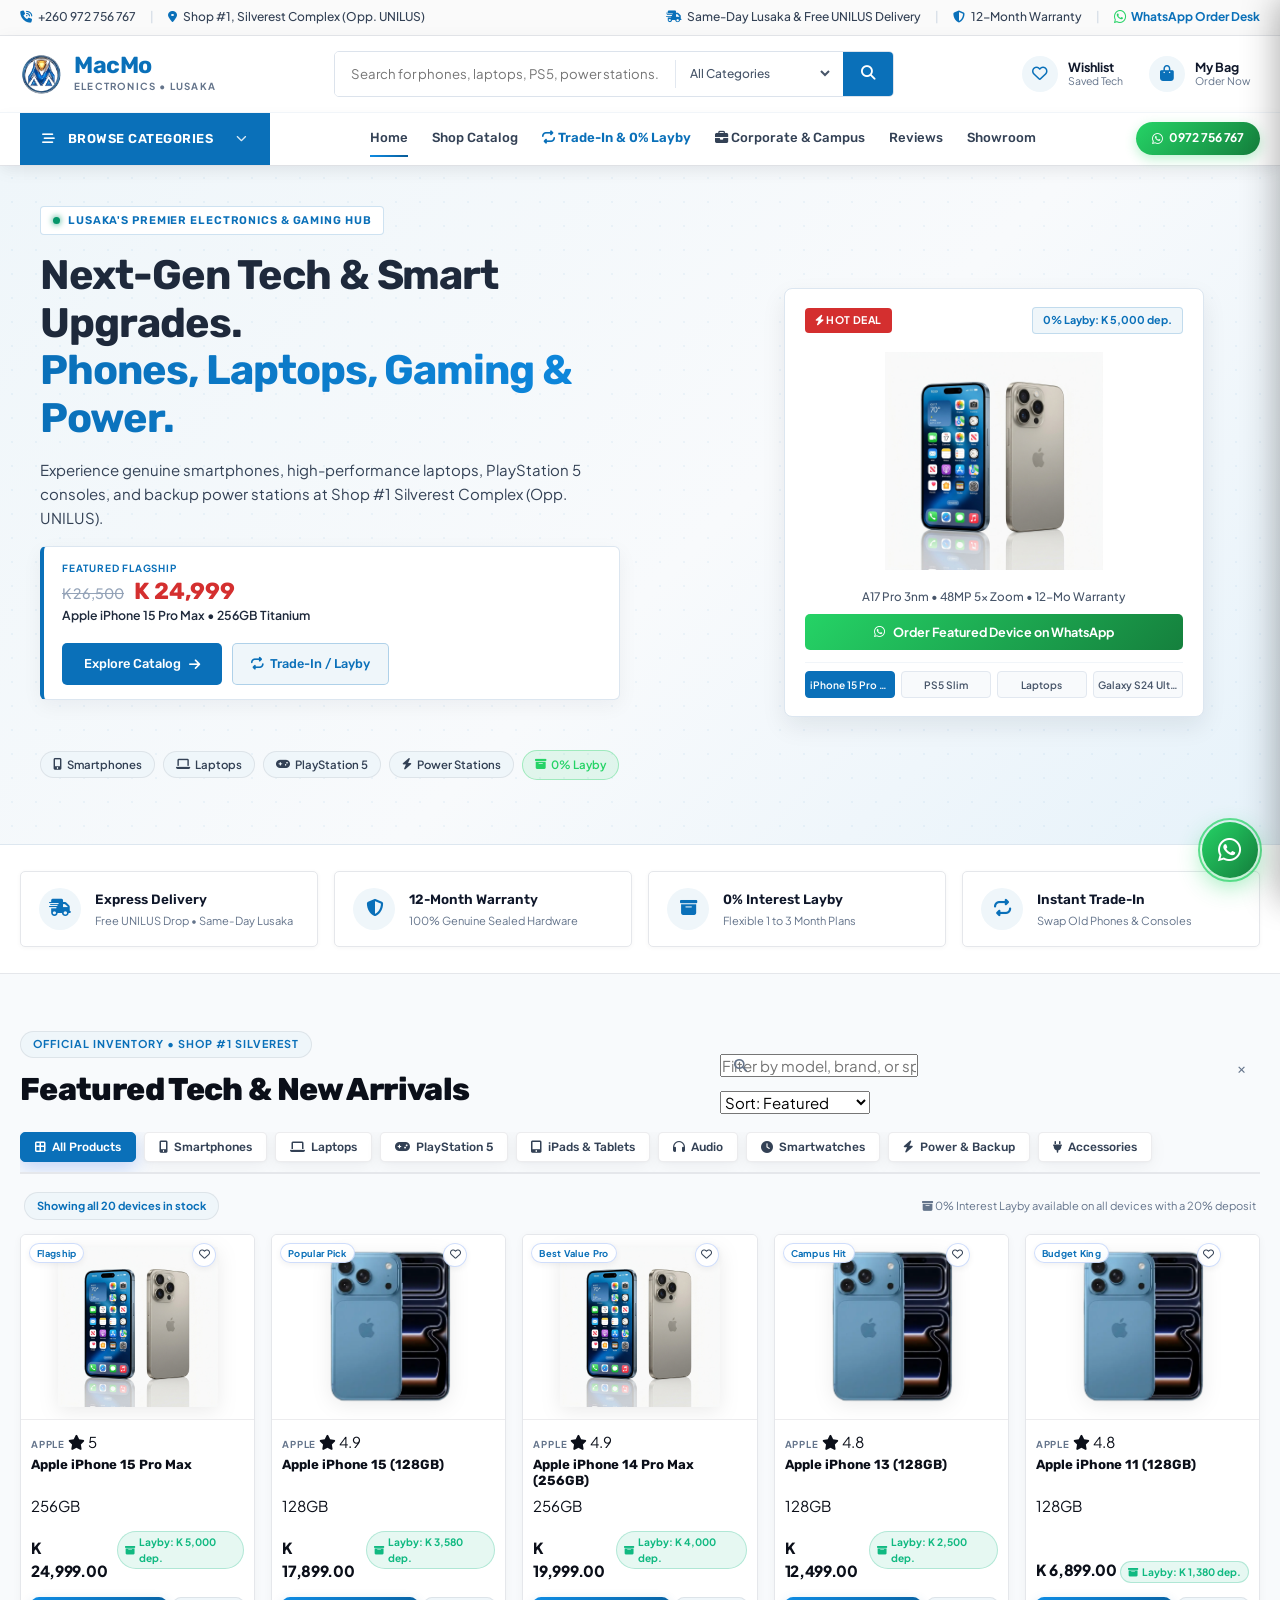
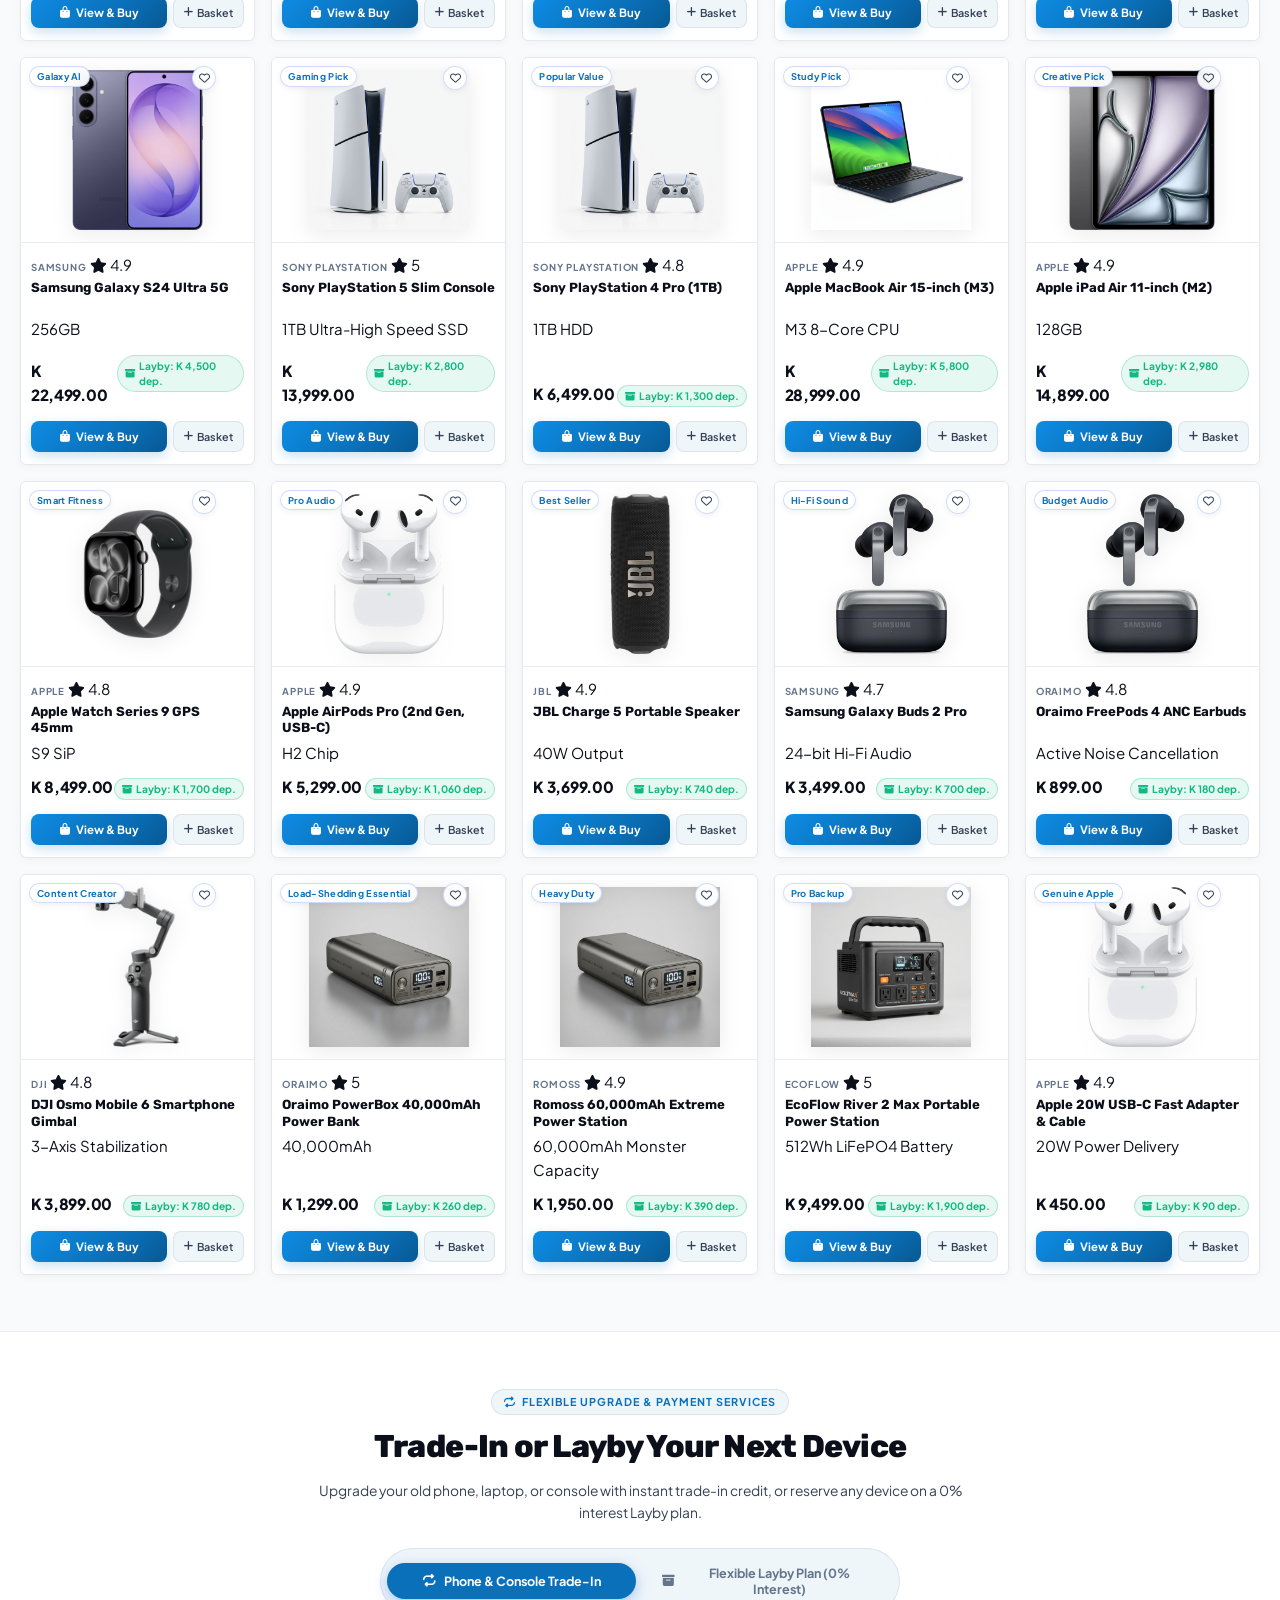
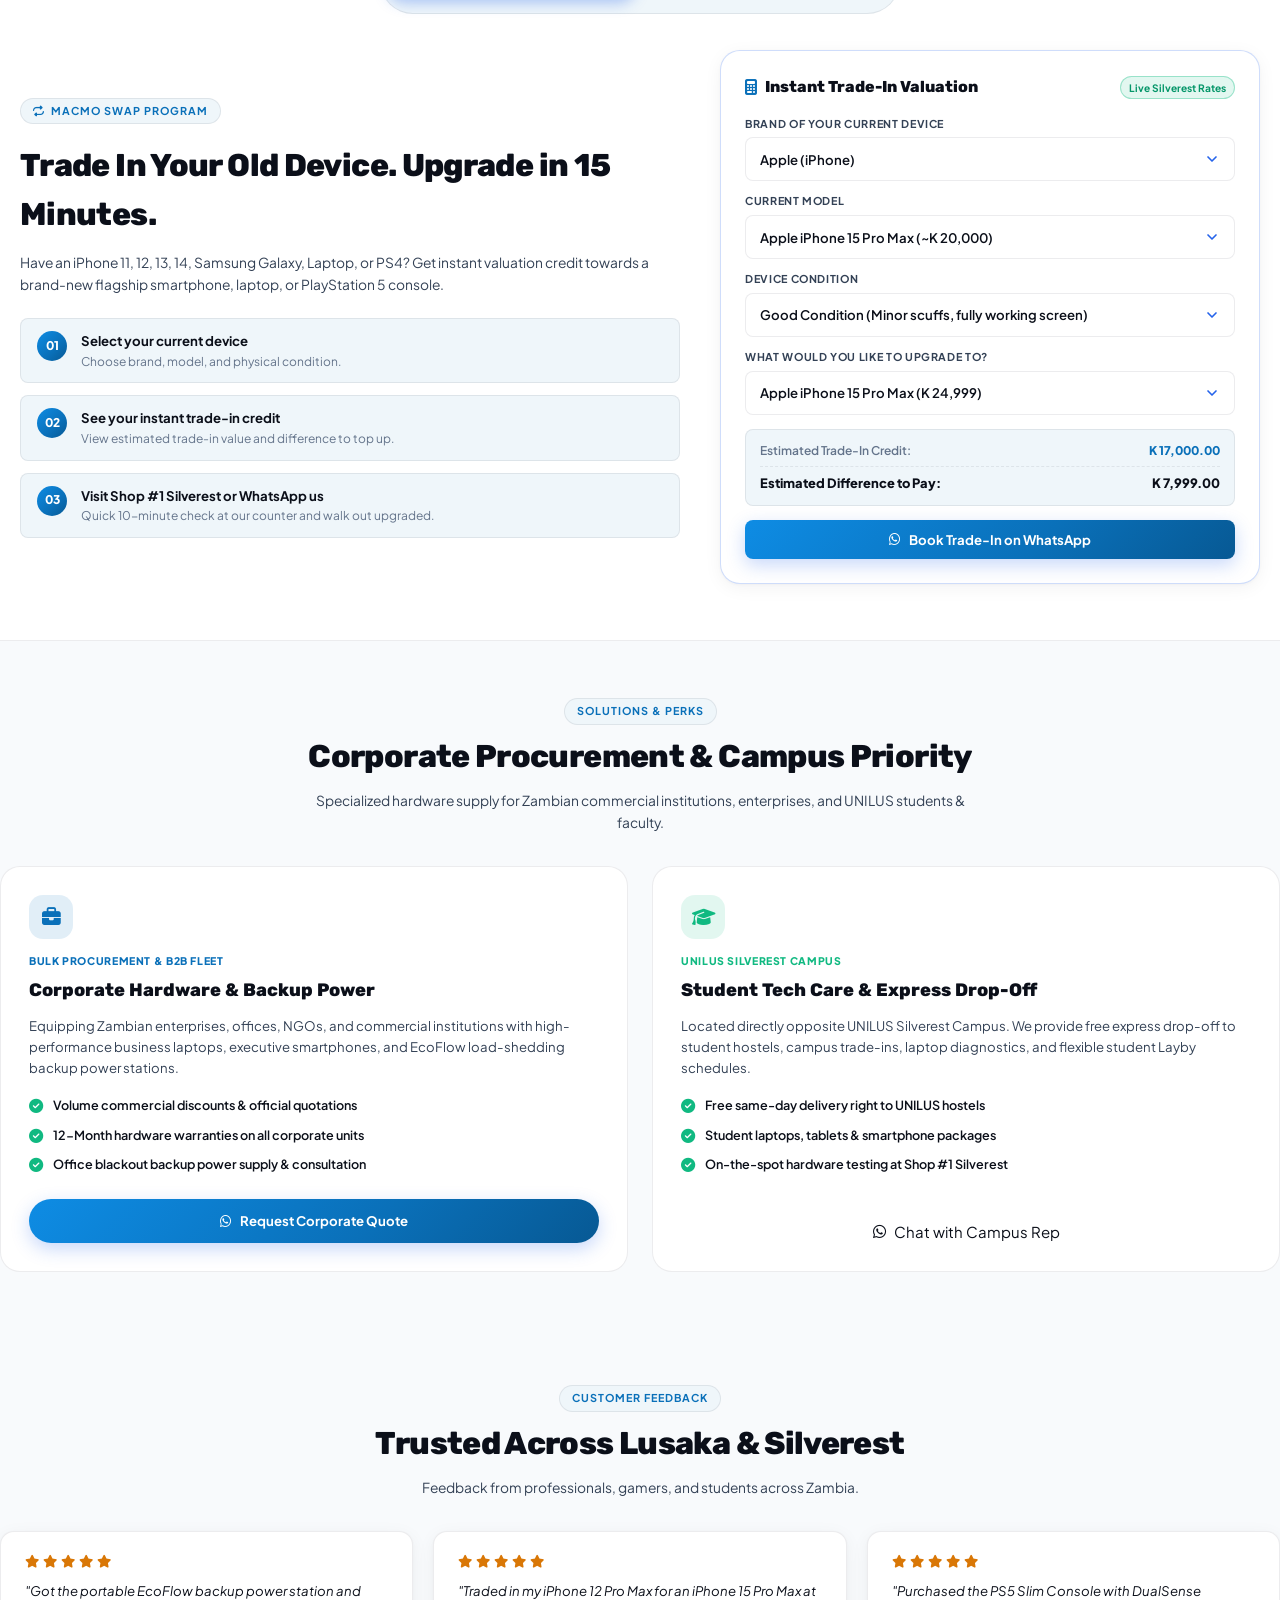
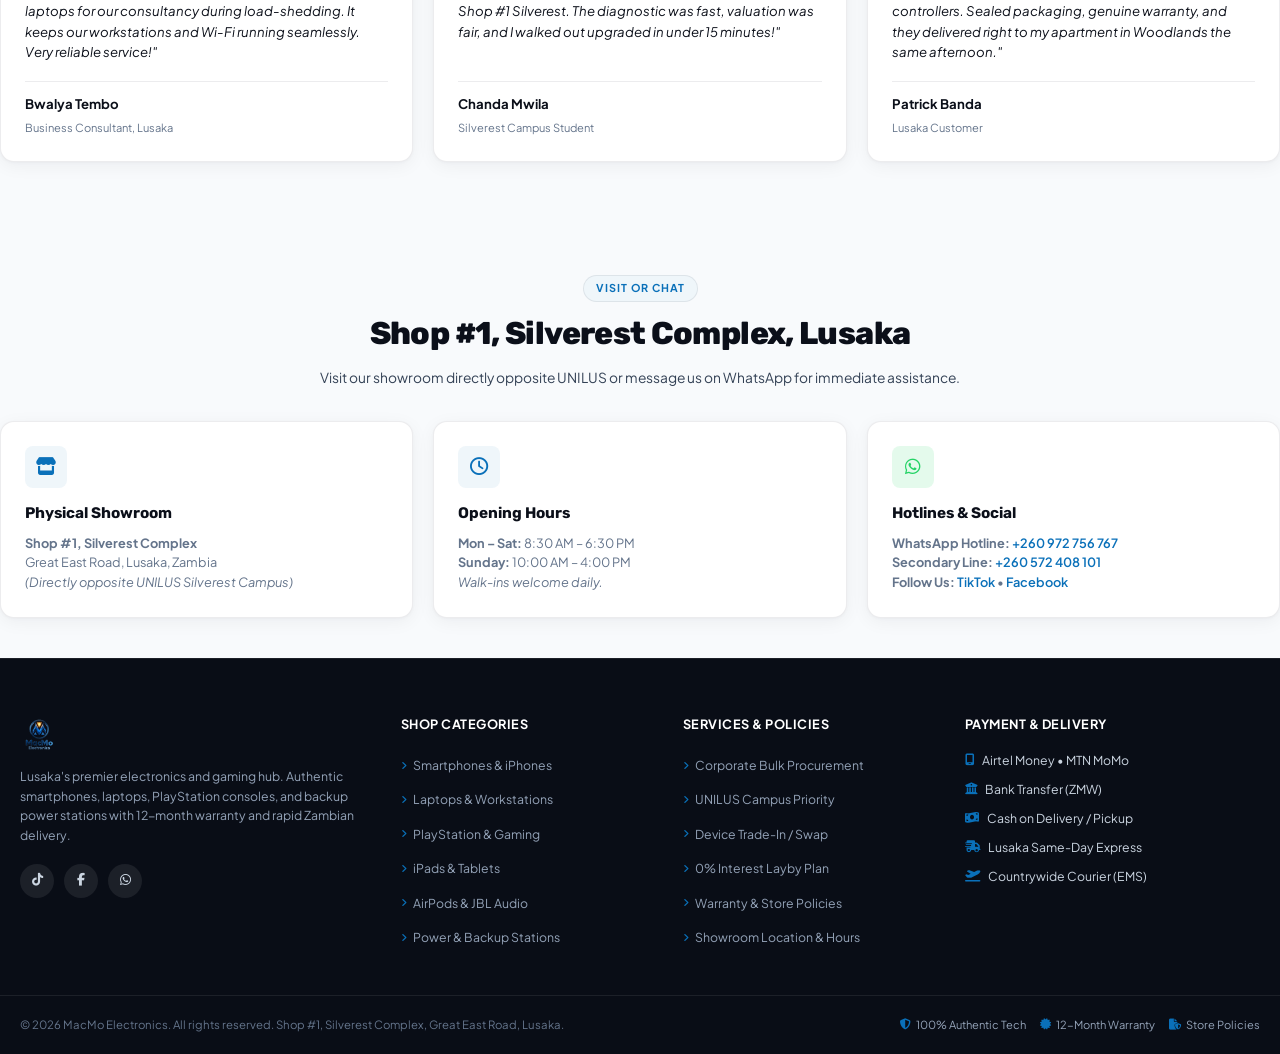
==== index.html @ 83f7749b "Add files via upload" ====
<!DOCTYPE html>
<html lang="en" data-theme="light">
<head>
  <meta charset="UTF-8" />
  <meta name="viewport" content="width=device-width, initial-scale=1.0, viewport-fit=cover" />
  <title>MacMo Electronics | Smartphones, Laptops, Gaming &amp; Tech Store Lusaka</title>
  <meta name="description" content="MacMo Electronics — Lusaka's premier electronics store at Shop #1 Silverest Complex (opposite UNILUS). Authentic smartphones, laptops, PlayStation consoles, iPads, and load-shedding backup power." />
  <meta name="keywords" content="MacMo Electronics, electronics Lusaka, phones Lusaka, iPhones Zambia, laptops Lusaka, PS5 Lusaka, UNILUS electronics, trade in phone Lusaka, load shedding inverters Lusaka" />
  
  <!-- Open Graph / WhatsApp Preview -->
  <meta property="og:title" content="MacMo Electronics — Next-Gen Tech &amp; Smart Upgrades" />
  <meta property="og:description" content="Shop smartphones, laptops, PlayStation 5, iPads, and power stations at Shop #1 Silverest Complex, Lusaka (Opposite UNILUS). Fast WhatsApp delivery." />
  <meta property="og:type" content="website" />
  <meta property="og:image" content="https://macmoelectronics.netlify.app/images/macmo-logo-3d.png" />
  <meta property="og:url" content="https://macmoelectronics.netlify.app/" />

  <!-- Mobile & PWA -->
  <meta name="theme-color" content="#0a70b9" />
  <meta name="apple-mobile-web-app-capable" content="yes" />
  <meta name="apple-mobile-web-app-status-bar-style" content="default" />

  <!-- Favicon -->
  <link rel="icon" type="image/png" href="images/macmo-emblem-3d.png" />
  <link rel="apple-touch-icon" href="images/macmo-emblem-3d.png" />

  <!-- Fonts: Rubik, Outfit & Plus Jakarta Sans (OneTech Typography) -->
  <link rel="preconnect" href="https://fonts.googleapis.com" />
  <link rel="preconnect" href="https://fonts.gstatic.com" crossorigin />
  <link href="https://fonts.googleapis.com/css2?family=Outfit:wght@500;600;700;800&family=Plus+Jakarta+Sans:wght@400;500;600;700;800&family=Rubik:wght@400;500;600;700&display=swap" rel="stylesheet" />

  <!-- FontAwesome 6.5 -->
  <link rel="stylesheet" href="https://cdnjs.cloudflare.com/ajax/libs/font-awesome/6.5.1/css/all.min.css" integrity="sha512-DTOQO9RWCH3ppGqcWaEA1BIZOC6xxalwEsw9c2QQeAIftl+Vegovlnee1c9QX4TctnWMn13TZye+giMm8e2LwA==" crossorigin="anonymous" referrerpolicy="no-referrer" />

  <!-- Stylesheet -->
  <link rel="stylesheet" href="styles.css?v=10.0" />
</head>
<body>

  <!-- Scroll Progress Bar -->
  <div class="scroll-progress-bar" id="scrollProgressBar" aria-hidden="true"></div>

  <!-- Brand Preloader -->
  <div class="site-preloader" id="sitePreloader" aria-hidden="true">
    <div class="preloader-content">
      <div class="preloader-emblem-wrap">
        <img src="images/macmo-emblem-3d.png" alt="MacMo Electronics Emblem" class="preloader-emblem" />
        <div class="preloader-spinner-ring"></div>
      </div>
      <div class="preloader-brand-title">MacMo Electronics</div>
      <div class="preloader-tagline">Next-Gen Tech &amp; Smart Upgrades &bull; Lusaka</div>
    </div>
  </div>

  <!-- OneTech Style Top Bar -->
  <aside class="announcement-bar onetech-topbar" aria-label="Store Contact &amp; Perks">
    <div class="announcement-inner container">
      <div class="topbar-left">
        <a href="tel:+260972756767" class="topbar-item">
          <i class="fa-solid fa-phone-volume"></i> +260 972 756 767
        </a>
        <span class="announcement-divider">|</span>
        <span class="topbar-item">
          <i class="fa-solid fa-location-dot"></i> Shop #1, Silverest Complex (Opp. UNILUS)
        </span>
      </div>
      <div class="topbar-right">
        <span class="topbar-item hide-on-mobile"><i class="fa-solid fa-truck-fast"></i> Same-Day Lusaka &amp; Free UNILUS Delivery</span>
        <span class="announcement-divider hide-on-mobile">|</span>
        <span class="topbar-item hide-on-mobile"><i class="fa-solid fa-shield-halved"></i> 12-Month Warranty</span>
        <span class="announcement-divider hide-on-mobile">|</span>
        <a href="https://wa.me/260972756767" class="announcement-contact" target="_blank" rel="noopener">
          <i class="fa-brands fa-whatsapp"></i> WhatsApp Order Desk
        </a>
      </div>
    </div>
  </aside>

  <!-- OneTech Multi-Tier Header -->
  <header class="site-header onetech-header" id="siteHeader">
    <!-- Tier 1: Logo + Unified Search + Wishlist/Bag -->
    <div class="header-main-row">
      <div class="header-inner container">
        <!-- Brand Logo -->
        <a href="#hero" class="brand-link" aria-label="MacMo Electronics Home">
          <img src="images/macmo-emblem-3d.png" alt="MacMo Electronics Logo" class="brand-logo-img" />
          <div class="brand-text-block">
            <span class="brand-name">MacMo</span>
            <span class="brand-sub">Electronics &bull; Lusaka</span>
          </div>
        </a>

        <!-- OneTech Header Search Bar (Desktop & Tablet) -->
        <div class="onetech-header-search" role="search">
          <input type="text" id="headerQuickSearchInput" class="onetech-search-input" placeholder="Search for phones, laptops, PS5, power stations..." autocomplete="off" />
          <div class="onetech-search-cat-wrap">
            <select id="headerSearchCategory" class="onetech-search-select" aria-label="Filter search by category">
              <option value="all">All Categories</option>
              <option value="phones">Smartphones</option>
              <option value="computers">Laptops</option>
              <option value="gaming">PlayStation &amp; Gaming</option>
              <option value="tablets">iPads &amp; Tablets</option>
              <option value="audio">Audio &amp; Speakers</option>
              <option value="wearables">Smartwatches</option>
              <option value="power">Power &amp; Backup</option>
              <option value="accessories">Accessories</option>
            </select>
          </div>
          <button type="button" class="onetech-search-btn" onclick="window.triggerHeaderSearch()" aria-label="Search Store">
            <i class="fa-solid fa-magnifying-glass"></i>
          </button>
        </div>

        <!-- Header Right Widgets (OneTech Wishlist + Bag + Mobile Controls) -->
        <div class="header-actions">
          <!-- Mobile Search Modal Trigger -->
          <button type="button" class="action-btn show-on-mobile-only" id="search-btn" aria-label="Search Catalog" title="Search Devices">
            <i class="fa-solid fa-magnifying-glass"></i>
          </button>

          <!-- Wishlist Widget -->
          <button type="button" class="onetech-widget-btn" id="wishlist-btn" aria-label="Wishlist" title="Saved Items" onclick="window.showWishlistModal()">
            <div class="widget-icon-wrap">
              <i class="fa-regular fa-heart"></i>
              <span class="action-badge" id="wish-count-badge" style="display: none;">0</span>
            </div>
            <div class="widget-text-wrap hide-on-phone">
              <span class="widget-title">Wishlist</span>
              <span class="widget-sub">Saved Tech</span>
            </div>
          </button>

          <!-- Shopping Bag Widget -->
          <button type="button" class="onetech-widget-btn" id="cart-btn" aria-label="Cart" title="Shopping Bag">
            <div class="widget-icon-wrap">
              <i class="fa-solid fa-bag-shopping"></i>
              <span class="action-badge" id="cart-count-badge" style="display: none;">0</span>
            </div>
            <div class="widget-text-wrap hide-on-phone">
              <span class="widget-title">My Bag</span>
              <span class="widget-sub" id="header-cart-total-label">Order Now</span>
            </div>
          </button>

          <!-- Mobile Hamburger Button -->
          <button type="button" class="mobile-menu-btn" id="mobileMenuBtn" aria-label="Toggle Navigation Menu">
            <i class="fa-solid fa-bars"></i>
          </button>
        </div>
      </div>
    </div>

    <!-- Tier 2: OneTech Blue Categories Bar & Main Nav (Desktop) -->
    <div class="onetech-nav-bar">
      <div class="container onetech-nav-inner">
        <!-- Categories Dropdown Trigger -->
        <div class="onetech-cat-menu-container">
          <button type="button" class="onetech-cat-trigger" id="catDropdownBtn" aria-expanded="false">
            <i class="fa-solid fa-bars-staggered"></i>
            <span>BROWSE CATEGORIES</span>
            <i class="fa-solid fa-chevron-down cat-chevron"></i>
          </button>
          <ul class="onetech-cat-dropdown" id="catDropdownList">
            <li><a href="#store" onclick="window.filterByCat('all')"><i class="fa-solid fa-border-all"></i> All Tech Inventory <i class="fa-solid fa-angle-right ms-auto"></i></a></li>
            <li><a href="#store" onclick="window.filterByCat('phones')"><i class="fa-solid fa-mobile-screen-button"></i> Smartphones (iPhone &amp; Galaxy) <i class="fa-solid fa-angle-right ms-auto"></i></a></li>
            <li><a href="#store" onclick="window.filterByCat('computers')"><i class="fa-solid fa-laptop"></i> Laptops &amp; Workstations <i class="fa-solid fa-angle-right ms-auto"></i></a></li>
            <li><a href="#store" onclick="window.filterByCat('gaming')"><i class="fa-solid fa-gamepad"></i> PlayStation 5 &amp; Gaming <i class="fa-solid fa-angle-right ms-auto"></i></a></li>
            <li><a href="#store" onclick="window.filterByCat('tablets')"><i class="fa-solid fa-tablet-screen-button"></i> iPads &amp; Tablets <i class="fa-solid fa-angle-right ms-auto"></i></a></li>
            <li><a href="#store" onclick="window.filterByCat('audio')"><i class="fa-solid fa-headphones"></i> Audio, Earbuds &amp; JBL <i class="fa-solid fa-angle-right ms-auto"></i></a></li>
            <li><a href="#store" onclick="window.filterByCat('wearables')"><i class="fa-solid fa-clock"></i> Smartwatches &amp; Fitness <i class="fa-solid fa-angle-right ms-auto"></i></a></li>
            <li><a href="#store" onclick="window.filterByCat('power')"><i class="fa-solid fa-bolt"></i> Power Stations &amp; Load-Shedding <i class="fa-solid fa-angle-right ms-auto"></i></a></li>
            <li><a href="#store" onclick="window.filterByCat('accessories')"><i class="fa-solid fa-plug"></i> Chargers &amp; Creator Gear <i class="fa-solid fa-angle-right ms-auto"></i></a></li>
          </ul>
        </div>

        <!-- Primary Navigation Links -->
        <nav class="site-nav onetech-main-links" aria-label="Primary Navigation">
          <a href="#hero" class="nav-link active">Home</a>
          <a href="#store" class="nav-link">Shop Catalog</a>
          <a href="#trade-in" class="nav-link highlight"><i class="fa-solid fa-repeat"></i> Trade-In &amp; 0% Layby</a>
          <a href="#business" class="nav-link"><i class="fa-solid fa-briefcase"></i> Corporate &amp; Campus</a>
          <a href="#reviews" class="nav-link">Reviews</a>
          <a href="#contact" class="nav-link">Showroom</a>
        </nav>

        <!-- Direct WhatsApp Hotline Pill -->
        <a href="https://wa.me/260972756767?text=Hello%20MacMo%20Electronics,%20I%20would%20like%20to%20inquire%20about%20a%20device" target="_blank" rel="noopener" class="btn-header-wa hide-on-phone" title="Chat on WhatsApp">
          <i class="fa-brands fa-whatsapp"></i> 0972 756 767
        </a>
      </div>
    </div>

    <!-- Mobile Navigation Drawer -->
    <nav class="mobile-nav-drawer" id="mobileNavDrawer" aria-label="Mobile Navigation" aria-hidden="true">
      <a href="#store" class="mobile-nav-link" onclick="window.filterByCat('all'); window.closeMobileNav()"><span><i class="fa-solid fa-border-all"></i> All Tech Inventory</span> <i class="fa-solid fa-chevron-right"></i></a>
      <a href="#store" class="mobile-nav-link" onclick="window.filterByCat('phones'); window.closeMobileNav()"><span><i class="fa-solid fa-mobile-screen-button"></i> Smartphones (Apple &amp; Samsung)</span> <i class="fa-solid fa-chevron-right"></i></a>
      <a href="#store" class="mobile-nav-link" onclick="window.filterByCat('computers'); window.closeMobileNav()"><span><i class="fa-solid fa-laptop"></i> Laptops</span> <i class="fa-solid fa-chevron-right"></i></a>
      <a href="#store" class="mobile-nav-link" onclick="window.filterByCat('gaming'); window.closeMobileNav()"><span><i class="fa-solid fa-gamepad"></i> PlayStation 5 &amp; Gaming</span> <i class="fa-solid fa-chevron-right"></i></a>
      <a href="#store" class="mobile-nav-link" onclick="window.filterByCat('power'); window.closeMobileNav()"><span><i class="fa-solid fa-bolt"></i> Power &amp; Load-Shedding Hub</span> <i class="fa-solid fa-chevron-right"></i></a>
      <a href="#trade-in" class="mobile-nav-link highlight" onclick="window.closeMobileNav()"><span><i class="fa-solid fa-repeat"></i> Trade-In &amp; 0% Layby Calculator</span> <i class="fa-solid fa-chevron-right"></i></a>
      <a href="#business" class="mobile-nav-link" onclick="window.closeMobileNav()"><span><i class="fa-solid fa-briefcase"></i> Corporate &amp; Campus Priority</span> <i class="fa-solid fa-chevron-right"></i></a>
      <a href="#reviews" class="mobile-nav-link" onclick="window.closeMobileNav()"><span><i class="fa-solid fa-star"></i> Customer Reviews</span> <i class="fa-solid fa-chevron-right"></i></a>
      <a href="#contact" class="mobile-nav-link" onclick="window.closeMobileNav()"><span><i class="fa-solid fa-location-dot"></i> Showroom Location &amp; Hours</span> <i class="fa-solid fa-chevron-right"></i></a>
      <a href="https://wa.me/260972756767" target="_blank" rel="noopener" class="mobile-nav-link wa-direct-link"><span><i class="fa-brands fa-whatsapp"></i> WhatsApp Hotline (0972 756 767)</span> <i class="fa-solid fa-arrow-up-right-from-square"></i></a>
    </nav>
  </header>

  <main id="main-content">

    <!-- 1. ONETECH-INSPIRED HERO BANNER (CLEAN, UNCLUTTERED & MOBILE-OPTIMIZED) -->
    <section class="hero-section onetech-banner" id="hero">
      <div class="onetech-banner-bg" aria-hidden="true"></div>

      <div class="hero-inner container">
        <!-- Left Column: Headlines, Featured Deal Price & Quick Search -->
        <div class="hero-content">
          <div class="onetech-eyebrow">
            <span class="status-dot"></span>
            <span>LUSAKA'S PREMIER ELECTRONICS &amp; GAMING HUB</span>
          </div>

          <h1 class="hero-title">
            Next-Gen Tech &amp; Smart Upgrades.
            <span class="hero-title-highlight">Phones, Laptops, Gaming &amp; Power.</span>
          </h1>

          <p class="hero-subtitle">
            Experience genuine smartphones, high-performance laptops, PlayStation 5 consoles, and backup power stations at Shop #1 Silverest Complex (Opp. UNILUS).
          </p>

          <!-- OneTech Featured Product Price Callout & Primary Actions -->
          <div class="onetech-hero-deal-strip">
            <div class="onetech-deal-price-box">
              <span class="onetech-deal-label" id="heroFeaturedTag">FEATURED FLAGSHIP</span>
              <div class="onetech-deal-price-line">
                <span class="onetech-old-price" id="heroFeaturedOldPrice">K 26,500</span>
                <span class="onetech-new-price" id="heroFeaturedPrice">K 24,999</span>
              </div>
              <span class="onetech-deal-name" id="heroFeaturedName">Apple iPhone 15 Pro Max &bull; 256GB Titanium</span>
            </div>

            <div class="onetech-hero-btns">
              <a href="#store" class="btn-onetech-primary">
                <span>Explore Catalog</span>
                <i class="fa-solid fa-arrow-right"></i>
              </a>
              <a href="#trade-in" class="btn-onetech-outline">
                <i class="fa-solid fa-repeat"></i>
                <span>Trade-In / Layby</span>
              </a>
            </div>
          </div>

          <!-- Mobile / Quick Search & Swipeable Category Strip -->
          <div class="hero-search-wrapper">
            <div class="hero-search-bar show-on-mobile-search">
              <i class="fa-solid fa-magnifying-glass hero-search-icon"></i>
              <input type="text" id="heroQuickSearchInput" placeholder="Quick search: iPhone, Laptop, PS5, S24, EcoFlow..." autocomplete="off" />
              <button type="button" class="hero-search-btn" onclick="window.triggerHeroSearch()">Search</button>
            </div>
            <div class="hero-quick-tags" aria-label="Quick Category Filters">
              <button type="button" class="quick-tag" onclick="window.filterByCat('phones')"><i class="fa-solid fa-mobile-screen-button"></i> Smartphones</button>
              <button type="button" class="quick-tag" onclick="window.filterByCat('computers')"><i class="fa-solid fa-laptop"></i> Laptops</button>
              <button type="button" class="quick-tag" onclick="window.filterByCat('gaming')"><i class="fa-solid fa-gamepad"></i> PlayStation 5</button>
              <button type="button" class="quick-tag" onclick="window.filterByCat('power')"><i class="fa-solid fa-bolt"></i> Power Stations</button>
              <a href="#trade-in" class="quick-tag tag-highlight"><i class="fa-solid fa-box-archive"></i> 0% Layby</a>
            </div>
          </div>
        </div>

        <!-- Right Column: OneTech Interactive Product Spotlight -->
        <div class="hero-visual-card onetech-spotlight-card">
          <div class="onetech-spotlight-top">
            <span class="onetech-spotlight-badge" id="heroSpotlightBadge"><i class="fa-solid fa-bolt"></i> Hot Deal</span>
            <span class="onetech-spotlight-layby" id="heroSpotlightLayby">0% Layby: K 5,000 dep.</span>
          </div>

          <div class="hero-device-wrapper" onclick="window.openHeroActiveSpecs()">
            <img src="images/iphone-15-pro-max.jpg" alt="Featured Device Showcase" class="hero-device-img" id="heroSpotlightImg" width="340" height="340" />
          </div>

          <div class="onetech-spotlight-Meta">
            <div class="onetech-spotlight-specs" id="heroSpotlightSpecs">A17 Pro 3nm &bull; 48MP 5x Zoom &bull; 12-Mo Warranty</div>
            <button type="button" class="btn-onetech-wa-hero" id="heroSpotlightWaBtn" onclick="window.orderHeroActiveWA()">
              <i class="fa-brands fa-whatsapp"></i> Order Featured Device on WhatsApp
            </button>
          </div>

          <!-- Interactive Switcher Dots / Tabs -->
          <div class="onetech-hero-switcher" role="tablist" aria-label="Featured Hardware Switcher">
            <button type="button" class="hero-switch-pill active" onclick="window.switchHeroSpotlight(0)">iPhone 15 Pro Max</button>
            <button type="button" class="hero-switch-pill" onclick="window.switchHeroSpotlight(1)">PS5 Slim</button>
            <button type="button" class="hero-switch-pill" onclick="window.switchHeroSpotlight(2)">Laptops</button>
            <button type="button" class="hero-switch-pill" onclick="window.switchHeroSpotlight(3)">Galaxy S24 Ultra</button>
          </div>
        </div>
      </div>
    </section>

    <!-- 1B. ONETECH 4-COLUMN CHARACTERISTICS STRIP -->
    <section class="onetech-characteristics" aria-label="MacMo Store Guarantees">
      <div class="container">
        <div class="char-grid">
          <div class="char-card">
            <div class="char-icon"><i class="fa-solid fa-truck-fast"></i></div>
            <div class="char-info">
              <div class="char-title">Express Delivery</div>
              <div class="char-sub">Free UNILUS Drop &bull; Same-Day Lusaka</div>
            </div>
          </div>

          <div class="char-card">
            <div class="char-icon"><i class="fa-solid fa-shield-halved"></i></div>
            <div class="char-info">
              <div class="char-title">12-Month Warranty</div>
              <div class="char-sub">100% Genuine Sealed Hardware</div>
            </div>
          </div>

          <div class="char-card">
            <div class="char-icon"><i class="fa-solid fa-box-archive"></i></div>
            <div class="char-info">
              <div class="char-title">0% Interest Layby</div>
              <div class="char-sub">Flexible 1 to 3 Month Plans</div>
            </div>
          </div>

          <div class="char-card">
            <div class="char-icon"><i class="fa-solid fa-repeat"></i></div>
            <div class="char-info">
              <div class="char-title">Instant Trade-In</div>
              <div class="char-sub">Swap Old Phones &amp; Consoles</div>
            </div>
          </div>
        </div>
      </div>
    </section>

    <!-- 2. STORE & INVENTORY SECTION (ONETECH TABBED CATALOG) -->
    <section class="section catalog-section" id="store">
      <div class="container catalog-container">
        <div class="onetech-catalog-header">
          <div class="onetech-catalog-title-block">
            <span class="section-pill">OFFICIAL INVENTORY &bull; SHOP #1 SILVEREST</span>
            <h2 class="section-title">Featured Tech &amp; New Arrivals</h2>
          </div>

          <!-- Search and Sort Controls -->
          <div class="catalog-controls">
            <div class="search-input-wrap">
              <i class="fa-solid fa-magnifying-glass search-icon"></i>
              <input type="text" id="catalogSearchInput" placeholder="Filter by model, brand, or specs..." autocomplete="off" />
              <button type="button" class="clear-search-btn" id="clearSearchBtn" aria-label="Clear Search">&times;</button>
            </div>
            <div class="sort-select-wrap">
              <select id="catalogSortSelect" class="sort-select" aria-label="Sort products">
                <option value="featured">Sort: Featured</option>
                <option value="price-low">Price: Low to High</option>
                <option value="price-high">Price: High to Low</option>
                <option value="name">Name: A to Z</option>
              </select>
            </div>
          </div>
        </div>

        <!-- Category Filter Tabs (OneTech Underline/Pill Bar) -->
        <div class="category-filter-tabs onetech-tabs-bar" role="tablist">
          <button type="button" class="filter-tab-btn active" data-category="all"><i class="fa-solid fa-border-all"></i> All Products</button>
          <button type="button" class="filter-tab-btn" data-category="phones"><i class="fa-solid fa-mobile-screen-button"></i> Smartphones</button>
          <button type="button" class="filter-tab-btn" data-category="computers"><i class="fa-solid fa-laptop"></i> Laptops</button>
          <button type="button" class="filter-tab-btn" data-category="gaming"><i class="fa-solid fa-gamepad"></i> PlayStation 5</button>
          <button type="button" class="filter-tab-btn" data-category="tablets"><i class="fa-solid fa-tablet-screen-button"></i> iPads &amp; Tablets</button>
          <button type="button" class="filter-tab-btn" data-category="audio"><i class="fa-solid fa-headphones"></i> Audio</button>
          <button type="button" class="filter-tab-btn" data-category="wearables"><i class="fa-solid fa-clock"></i> Smartwatches</button>
          <button type="button" class="filter-tab-btn" data-category="power"><i class="fa-solid fa-bolt"></i> Power &amp; Backup</button>
          <button type="button" class="filter-tab-btn" data-category="accessories"><i class="fa-solid fa-plug"></i> Accessories</button>
        </div>

        <!-- Live Status Bar -->
        <div class="catalog-live-counter-bar">
          <span class="catalog-counter-pill" id="catalogLiveCount">Showing all devices in stock</span>
          <span class="catalog-hint hide-on-phone"><i class="fa-solid fa-box-archive"></i> 0% Interest Layby available on all devices with a 20% deposit</span>
        </div>

        <!-- Product Cards Grid -->
        <div class="products-grid" id="productsGrid">
          <!-- Rendered dynamically by app.js -->
        </div>
      </div>
    </section>

    <!-- 3. UNIFIED TRADE-IN & LAYBY SERVICES HUB -->
    <section class="trade-in-section" id="trade-in">
      <div class="container">
        <div class="section-header" style="margin-bottom: 24px;">
          <span class="section-pill"><i class="fa-solid fa-repeat"></i> FLEXIBLE UPGRADE &amp; PAYMENT SERVICES</span>
          <h2 class="section-title">Trade-In or Layby Your Next Device</h2>
          <p class="section-desc">Upgrade your old phone, laptop, or console with instant trade-in credit, or reserve any device on a 0% interest Layby plan.</p>
        </div>

        <!-- Segmented Tab Switcher -->
        <div class="service-tab-switcher">
          <button type="button" class="service-switcher-btn active" id="btnServiceTradeIn" onclick="window.switchServiceTab('trade-in')">
            <i class="fa-solid fa-repeat"></i> Phone &amp; Console Trade-In
          </button>
          <button type="button" class="service-switcher-btn" id="btnServiceLayby" onclick="window.switchServiceTab('layby')">
            <i class="fa-solid fa-box-archive"></i> Flexible Layby Plan (0% Interest)
          </button>
        </div>

        <!-- TAB 1: DEVICE TRADE-IN CALCULATOR -->
        <div class="service-view-panel active" id="service-view-tradein">
          <div class="trade-in-grid">
            <div class="trade-in-text">
              <span class="section-pill"><i class="fa-solid fa-repeat"></i> MACMO SWAP PROGRAM</span>
              <h2>Trade In Your Old Device. Upgrade in 15 Minutes.</h2>
              <p>
                Have an iPhone 11, 12, 13, 14, Samsung Galaxy, Laptop, or PS4? Get instant valuation credit towards a brand-new flagship smartphone, laptop, or PlayStation 5 console.
              </p>
              <ul class="trade-in-steps">
                <li>
                  <span class="step-num">01</span>
                  <div>
                    <strong>Select your current device</strong>
                    <p>Choose brand, model, and physical condition.</p>
                  </div>
                </li>
                <li>
                  <span class="step-num">02</span>
                  <div>
                    <strong>See your instant trade-in credit</strong>
                    <p>View estimated trade-in value and difference to top up.</p>
                  </div>
                </li>
                <li>
                  <span class="step-num">03</span>
                  <div>
                    <strong>Visit Shop #1 Silverest or WhatsApp us</strong>
                    <p>Quick 10-minute check at our counter and walk out upgraded.</p>
                  </div>
                </li>
              </ul>
            </div>

            <!-- Trade-In Calculator Card -->
            <div class="trade-in-calculator">
              <div class="calc-header">
                <h3><i class="fa-solid fa-calculator"></i> Instant Trade-In Valuation</h3>
                <span class="calc-badge">Live Silverest Rates</span>
              </div>

              <form id="trade-in-form" onsubmit="event.preventDefault();">
                <div class="form-group">
                  <label for="trade-brand">Brand of your current device</label>
                  <select id="trade-brand" class="form-select" onchange="window.onTradeBrandChange && window.onTradeBrandChange()">
                    <option value="Apple" selected>Apple (iPhone)</option>
                    <option value="Samsung">Samsung (Galaxy)</option>
                    <option value="Sony">Sony PlayStation Console</option>
                    <option value="MacBook">Laptops &amp; iPads</option>
                    <option value="Google">Google Pixel</option>
                  </select>
                </div>

                <div class="form-group">
                  <label for="trade-model">Current Model</label>
                  <select id="trade-model" class="form-select" onchange="window.calculateTradeIn && window.calculateTradeIn()">
                    <option value="ip-15-pm" data-base="20000">Apple iPhone 15 Pro Max (~K 20,000)</option>
                    <option value="ip-15-p" data-base="17500">Apple iPhone 15 Pro (~K 17,500)</option>
                    <option value="ip-15" data-base="13000">Apple iPhone 15 (~K 13,000)</option>
                    <option value="ip-14-pm" data-base="15500" selected>Apple iPhone 14 Pro Max (~K 15,500)</option>
                    <option value="ip-14-p" data-base="13500">Apple iPhone 14 Pro (~K 13,500)</option>
                    <option value="ip-14" data-base="10500">Apple iPhone 14 (~K 10,500)</option>
                    <option value="ip-13-pm" data-base="12500">Apple iPhone 13 Pro Max (~K 12,500)</option>
                    <option value="ip-13-p" data-base="11000">Apple iPhone 13 Pro (~K 11,000)</option>
                    <option value="ip-13" data-base="8800">Apple iPhone 13 (~K 8,800)</option>
                    <option value="ip-12-pm" data-base="9500">Apple iPhone 12 Pro Max (~K 9,500)</option>
                    <option value="ip-12-p" data-base="8200">Apple iPhone 12 Pro (~K 8,200)</option>
                    <option value="ip-12" data-base="6800">Apple iPhone 12 (~K 6,800)</option>
                    <option value="ip-11-pm" data-base="6500">Apple iPhone 11 Pro Max (~K 6,500)</option>
                    <option value="ip-11" data-base="4800">Apple iPhone 11 (~K 4,800)</option>
                    <option value="ip-xr-xs" data-base="3500">Apple iPhone XR / XS Max (~K 3,500)</option>
                  </select>
                </div>

                <div class="form-group">
                  <label for="trade-condition">Device Condition</label>
                  <select id="trade-condition" class="form-select" onchange="window.calculateTradeIn && window.calculateTradeIn()">
                    <option value="flawless">Flawless / Pristine (No scratches, 100% working)</option>
                    <option value="good" selected>Good Condition (Minor scuffs, fully working screen)</option>
                    <option value="fair">Fair (Visible scratches, minor battery wear)</option>
                  </select>
                </div>

                <div class="form-group">
                  <label for="trade-target">What would you like to upgrade to?</label>
                  <select id="trade-target" class="form-select" onchange="window.calculateTradeIn && window.calculateTradeIn()">
                    <option value="p-iphone-15-pro-max" data-price="24999" selected>Apple iPhone 15 Pro Max (K 24,999.00)</option>
                    <option value="p-iphone-15-black" data-price="17899">Apple iPhone 15 (128GB) (K 17,899.00)</option>
                    <option value="p-iphone-14-pro-max" data-price="19999">Apple iPhone 14 Pro Max 256GB (K 19,999.00)</option>
                    <option value="p-iphone-13" data-price="12499">Apple iPhone 13 128GB (K 12,499.00)</option>
                    <option value="p-ps5-slim" data-price="13999">Sony PlayStation 5 Slim Console (K 13,999.00)</option>
                    <option value="p-macbook-air-m3" data-price="28999">Apple MacBook Air 15" M3 Laptop (K 28,999.00)</option>
                    <option value="p-samsung-galaxy-s24-ultra" data-price="22499">Samsung Galaxy S24 Ultra (K 22,499.00)</option>
                    <option value="p-ipad-air-m2" data-price="14899">Apple iPad Air 11" M2 (K 14,899.00)</option>
                    <option value="p-romoss-60000" data-price="1950">Romoss 60,000mAh Power Station (K 1,950.00)</option>
                  </select>
                </div>

                <!-- Output Card -->
                <div class="trade-result-card">
                  <div class="result-row">
                    <span>Estimated Trade-In Credit:</span>
                    <span class="trade-credit-val" id="trade-credit-val">K 17,000.00</span>
                  </div>
                  <div class="result-row highlight">
                    <span>Estimated Difference to Pay:</span>
                    <span class="trade-diff-val" id="trade-diff-val">K 7,999.00</span>
                  </div>
                </div>

                <button type="button" class="btn-primary-tech calc-submit-btn" id="book-trade-in-btn">
                  <i class="fa-brands fa-whatsapp"></i> Book Trade-In on WhatsApp
                </button>
              </form>
            </div>
          </div>
        </div>

        <!-- TAB 2: SMART LAYBY PAYMENT CALCULATOR -->
        <div class="service-view-panel" id="service-view-layby" style="display: none;">
          <div class="trade-in-grid">
            <div class="trade-in-text">
              <span class="section-pill" style="color: #15803d; border-color: rgba(37,211,102,0.4);"><i class="fa-solid fa-box-archive"></i> MACMO 0% LAYBY PROGRAM</span>
              <h2>Reserve Your Device with 0% Interest Today.</h2>
              <p>
                Lock in your smartphone, laptop, PlayStation 5, or backup power station with a flexible initial deposit. Pay the balance over 1 to 3 months with zero interest and collect sealed in-store.
              </p>
              <ul class="trade-in-steps">
                <li>
                  <span class="step-num">01</span>
                  <div>
                    <strong>Choose your target device &amp; deposit</strong>
                    <p>Start with 20%, 30%, or 50% deposit to lock the device and price.</p>
                  </div>
                </li>
                <li>
                  <span class="step-num">02</span>
                  <div>
                    <strong>Pay at your pace over 1 to 3 months</strong>
                    <p>0% interest, no hidden fees, pay via Airtel Money, MTN, or Bank.</p>
                  </div>
                </li>
                <li>
                  <span class="step-num">03</span>
                  <div>
                    <strong>Collect sealed or get free UNILUS delivery</strong>
                    <p>Your unit is safely reserved for you at Shop #1 Silverest Complex.</p>
                  </div>
                </li>
              </ul>

              <!-- Layby Trust Badges -->
              <div style="display: flex; flex-wrap: wrap; gap: 8px; margin-top: 18px;">
                <span class="calc-badge" style="background: rgba(37,211,102,0.12); color:#15803d; border-color: rgba(37,211,102,0.3);"><i class="fa-solid fa-lock"></i> Price Lock Guarantee</span>
                <span class="calc-badge"><i class="fa-solid fa-percent"></i> 0% Interest Always</span>
                <span class="calc-badge"><i class="fa-solid fa-building-columns"></i> Corporate &amp; Student Friendly</span>
              </div>
            </div>

            <!-- Layby Calculator Card -->
            <div class="trade-in-calculator">
              <div class="calc-header">
                <h3><i class="fa-solid fa-calculator" style="color:#16a34a;"></i> Smart Layby Calculator</h3>
                <span class="calc-badge" style="background: rgba(37,211,102,0.12); color:#15803d; border-color: rgba(37,211,102,0.3);">0% Interest Plan</span>
              </div>

              <form id="layby-form" onsubmit="event.preventDefault();">
                <div class="form-group">
                  <label for="layby-device-select">Select device to layby</label>
                  <select id="layby-device-select" class="form-select" onchange="window.calculateLayby && window.calculateLayby()">
                    <option value="p-iphone-15-pro-max" data-price="24999" selected>Apple iPhone 15 Pro Max — K 24,999.00</option>
                    <option value="p-iphone-15-black" data-price="17899">Apple iPhone 15 (128GB) — K 17,899.00</option>
                    <option value="p-iphone-14-pro-max" data-price="19999">Apple iPhone 14 Pro Max 256GB — K 19,999.00</option>
                    <option value="p-iphone-13" data-price="12499">Apple iPhone 13 128GB — K 12,499.00</option>
                    <option value="p-ps5-slim" data-price="13999">Sony PlayStation 5 Slim Console — K 13,999.00</option>
                    <option value="p-macbook-air-m3" data-price="28999">Apple MacBook Air 15" M3 Laptop — K 28,999.00</option>
                    <option value="p-samsung-galaxy-s24-ultra" data-price="22499">Samsung Galaxy S24 Ultra — K 22,499.00</option>
                    <option value="p-ipad-air-m2" data-price="14899">Apple iPad Air 11" M2 — K 14,899.00</option>
                    <option value="p-ecoflow-river-2" data-price="9499">EcoFlow River 2 Max Power Station — K 9,499.00</option>
                    <option value="p-romoss-60000" data-price="1950">Romoss 60,000mAh Power Station — K 1,950.00</option>
                  </select>
                </div>

                <div class="form-group">
                  <label>Initial Deposit Rate</label>
                  <div class="layby-pill-group">
                    <button type="button" class="layby-rate-btn active" data-deposit="0.20" onclick="window.setLaybyDeposit(0.20)">20% (Low Deposit)</button>
                    <button type="button" class="layby-rate-btn" data-deposit="0.30" onclick="window.setLaybyDeposit(0.30)">30% (Recommended)</button>
                    <button type="button" class="layby-rate-btn" data-deposit="0.50" onclick="window.setLaybyDeposit(0.50)">50% (Fast Track)</button>
                  </div>
                </div>

                <div class="form-group">
                  <label>Layby Duration</label>
                  <div class="layby-pill-group">
                    <button type="button" class="layby-duration-btn" data-months="1" onclick="window.setLaybyMonths(1)">1 Month</button>
                    <button type="button" class="layby-duration-btn active" data-months="2" onclick="window.setLaybyMonths(2)">2 Months</button>
                    <button type="button" class="layby-duration-btn" data-months="3" onclick="window.setLaybyMonths(3)">3 Months</button>
                  </div>
                </div>

                <!-- Layby Result Breakdown Card -->
                <div class="trade-result-card" style="border-left: 3px solid #25d366;">
                  <div class="result-row">
                    <span>Total Device Price:</span>
                    <strong id="layby-total-price" style="color:var(--text-primary);">K 24,999.00</strong>
                  </div>
                  <div class="result-row highlight" style="color:#15803d;">
                    <span>Deposit Due Today (Locks Device):</span>
                    <span class="trade-credit-val" id="layby-deposit-val" style="color:#15803d;">K 5,000.00</span>
                  </div>
                  <div class="result-row">
                    <span>Remaining Balance:</span>
                    <span id="layby-balance-val">K 19,999.00</span>
                  </div>
                  <div class="result-row" style="font-weight:700; color:var(--text-primary); padding-top:4px;">
                    <span>Installment Amount:</span>
                    <span id="layby-installment-val" style="color: #15803d; font-weight: 800; font-size: 1.05rem;">K 9,999.50 / month</span>
                  </div>
                </div>

                <button type="button" class="btn-primary-tech calc-submit-btn" id="book-layby-btn" onclick="window.bookLaybyWA()" style="background: linear-gradient(135deg, #25d366 0%, #15803d 100%);">
                  <i class="fa-brands fa-whatsapp"></i> Reserve Device on Layby via WhatsApp
                </button>
              </form>
            </div>
          </div>
        </div>
      </div>
    </section>

    <!-- 4. MACMO SOLUTIONS: CORPORATE BULK PROCUREMENT FIRST, THEN CAMPUS PRIORITY -->
    <section class="section container" id="business">
      <div class="section-header">
        <span class="section-pill">SOLUTIONS &amp; PERKS</span>
        <h2 class="section-title">Corporate Procurement &amp; Campus Priority</h2>
        <p class="section-desc">Specialized hardware supply for Zambian commercial institutions, enterprises, and UNILUS students &amp; faculty.</p>
      </div>

      <div class="solutions-dual-grid">
        <!-- Card 1: Corporate Procurement Card (NOW FIRST) -->
        <div class="solution-card corporate-card">
          <div class="solution-icon-wrap" style="background: rgba(10, 112, 185, 0.12); color: #0a70b9;">
            <i class="fa-solid fa-briefcase"></i>
          </div>
          <span class="solution-tag" style="color: #0a70b9;">BULK PROCUREMENT &amp; B2B FLEET</span>
          <h3>Corporate Hardware &amp; Backup Power</h3>
          <p>
            Equipping Zambian enterprises, offices, NGOs, and commercial institutions with high-performance business laptops, executive smartphones, and EcoFlow load-shedding backup power stations.
          </p>
          <ul class="solution-list">
            <li><i class="fa-solid fa-circle-check"></i> Volume commercial discounts &amp; official quotations</li>
            <li><i class="fa-solid fa-circle-check"></i> 12-Month hardware warranties on all corporate units</li>
            <li><i class="fa-solid fa-circle-check"></i> Office blackout backup power supply &amp; consultation</li>
          </ul>
          <a href="https://wa.me/260972756767?text=Hello%20MacMo%20Electronics!%20I%20would%20like%20to%20request%20a%20corporate%20bulk%20procurement%20quote%20for%20devices/power." target="_blank" rel="noopener" class="btn-primary-tech" style="margin-top:auto; display:inline-flex; align-items:center; justify-content:center; gap:8px;">
            <i class="fa-brands fa-whatsapp"></i> Request Corporate Quote
          </a>
        </div>

        <!-- Card 2: Campus Perks Card (NOW SECOND) -->
        <div class="solution-card campus-card">
          <div class="solution-icon-wrap" style="background: rgba(16, 185, 129, 0.12); color: #10b981;">
            <i class="fa-solid fa-graduation-cap"></i>
          </div>
          <span class="solution-tag" style="color: #10b981;">UNILUS SILVEREST CAMPUS</span>
          <h3>Student Tech Care &amp; Express Drop-Off</h3>
          <p>
            Located directly opposite UNILUS Silverest Campus. We provide free express drop-off to student hostels, campus trade-ins, laptop diagnostics, and flexible student Layby schedules.
          </p>
          <ul class="solution-list">
            <li><i class="fa-solid fa-circle-check"></i> Free same-day delivery right to UNILUS hostels</li>
            <li><i class="fa-solid fa-circle-check"></i> Student laptops, tablets &amp; smartphone packages</li>
            <li><i class="fa-solid fa-circle-check"></i> On-the-spot hardware testing at Shop #1 Silverest</li>
          </ul>
          <a href="https://wa.me/260972756767?text=Hello%20MacMo%20Electronics!%20I%20am%20a%20UNILUS%20student%20and%20need%20assistance%20with%20a%20device." target="_blank" rel="noopener" class="btn-secondary" style="margin-top:auto; display:inline-flex; align-items:center; justify-content:center; gap:8px;">
            <i class="fa-brands fa-whatsapp"></i> Chat with Campus Rep
          </a>
        </div>
      </div>
    </section>

    <!-- 5. CUSTOMER REVIEWS -->
    <section class="section container" id="reviews">
      <div class="section-header">
        <span class="section-pill">CUSTOMER FEEDBACK</span>
        <h2 class="section-title">Trusted Across Lusaka &amp; Silverest</h2>
        <p class="section-desc">Feedback from professionals, gamers, and students across Zambia.</p>
      </div>

      <div class="reviews-grid grid">
        <div class="review-card">
          <div class="review-stars">
            <i class="fa-solid fa-star"></i><i class="fa-solid fa-star"></i><i class="fa-solid fa-star"></i><i class="fa-solid fa-star"></i><i class="fa-solid fa-star"></i>
          </div>
          <p class="review-quote">"Got the portable EcoFlow backup power station and laptops for our consultancy during load-shedding. It keeps our workstations and Wi-Fi running seamlessly. Very reliable service!"</p>
          <div class="reviewer-meta">
            <strong>Bwalya Tembo</strong>
            <span>Business Consultant, Lusaka</span>
          </div>
        </div>

        <div class="review-card">
          <div class="review-stars">
            <i class="fa-solid fa-star"></i><i class="fa-solid fa-star"></i><i class="fa-solid fa-star"></i><i class="fa-solid fa-star"></i><i class="fa-solid fa-star"></i>
          </div>
          <p class="review-quote">"Traded in my iPhone 12 Pro Max for an iPhone 15 Pro Max at Shop #1 Silverest. The diagnostic was fast, valuation was fair, and I walked out upgraded in under 15 minutes!"</p>
          <div class="reviewer-meta">
            <strong>Chanda Mwila</strong>
            <span>Silverest Campus Student</span>
          </div>
        </div>

        <div class="review-card">
          <div class="review-stars">
            <i class="fa-solid fa-star"></i><i class="fa-solid fa-star"></i><i class="fa-solid fa-star"></i><i class="fa-solid fa-star"></i><i class="fa-solid fa-star"></i>
          </div>
          <p class="review-quote">"Purchased the PS5 Slim Console with DualSense controllers. Sealed packaging, genuine warranty, and they delivered right to my apartment in Woodlands the same afternoon."</p>
          <div class="reviewer-meta">
            <strong>Patrick Banda</strong>
            <span>Lusaka Customer</span>
          </div>
        </div>
      </div>
    </section>

    <!-- 6. SHOWROOM & CONNECT HUB -->
    <section class="section container" id="contact" style="padding-bottom: 40px;">
      <div class="section-header">
        <span class="section-pill">VISIT OR CHAT</span>
        <h2 class="section-title">Shop #1, Silverest Complex, Lusaka</h2>
        <p class="section-desc">Visit our showroom directly opposite UNILUS or message us on WhatsApp for immediate assistance.</p>
      </div>

      <div class="contact-box-grid grid">
        <div class="contact-card">
          <div class="contact-icon"><i class="fa-solid fa-store"></i></div>
          <h3>Physical Showroom</h3>
          <p id="storeAddressDisplay">
            <strong>Shop #1, Silverest Complex</strong><br>
            Great East Road, Lusaka, Zambia<br>
            <em>(Directly opposite UNILUS Silverest Campus)</em>
          </p>
        </div>

        <div class="contact-card">
          <div class="contact-icon"><i class="fa-regular fa-clock"></i></div>
          <h3>Opening Hours</h3>
          <p id="storeHoursDisplay">
            <strong>Mon &ndash; Sat:</strong> 8:30 AM &ndash; 6:30 PM<br>
            <strong>Sunday:</strong> 10:00 AM &ndash; 4:00 PM<br>
            <em>Walk-ins welcome daily.</em>
          </p>
        </div>

        <div class="contact-card">
          <div class="contact-icon"><i class="fa-brands fa-whatsapp"></i></div>
          <h3>Hotlines &amp; Social</h3>
          <p>
            <strong>WhatsApp Hotline:</strong> <a href="https://wa.me/260972756767" id="contactWaPrimaryLink" target="_blank" rel="noopener">+260 972 756 767</a><br>
            <strong>Secondary Line:</strong> <a href="tel:+260572408101" id="contactPhoneSecLink">+260 572 408 101</a><br>
            <strong>Follow Us:</strong> <a href="https://www.tiktok.com/@macmo.electronics2" target="_blank" rel="noopener">TikTok</a> &bull; <a href="https://www.facebook.com/p/MacMo-Electronics-61581449006021/" target="_blank" rel="noopener">Facebook</a>
          </p>
        </div>
      </div>
    </section>
  </main>

  <!-- Floating WhatsApp Button (Desktop Only — Mobile uses Bottom App Bar) -->
  <a href="https://wa.me/260972756767?text=Hello%20MacMo%20Electronics!%20I%20am%20browsing%20your%20website%20and%20would%20like%20to%20order." 
     class="floating-whatsapp-btn hide-on-phone" 
     target="_blank" 
     rel="noopener" 
     aria-label="Chat directly on WhatsApp"
     title="Instant WhatsApp Support">
    <div class="floating-whatsapp-ping"></div>
    <i class="fa-brands fa-whatsapp" style="font-size: 1.8rem;"></i>
  </a>

  <!-- Mobile Bottom App Bar -->
  <nav class="mobile-bottom-bar" aria-label="Mobile Bottom App Bar">
    <a href="#store" class="m-bar-item active">
      <span class="m-bar-icon"><i class="fa-solid fa-store"></i></span>
      <span>Store</span>
    </a>
    <a href="#trade-in" class="m-bar-item">
      <span class="m-bar-icon"><i class="fa-solid fa-repeat"></i></span>
      <span>Trade/Layby</span>
    </a>
    <a href="#business" class="m-bar-item">
      <span class="m-bar-icon"><i class="fa-solid fa-briefcase"></i></span>
      <span>Corp/Campus</span>
    </a>
    <button type="button" class="m-bar-item" id="m-bar-cart-btn" onclick="window.openCart()" style="background:none; border:none; cursor:pointer;">
      <span class="m-bar-icon" style="position: relative;">
        <i class="fa-solid fa-bag-shopping"></i>
        <span class="action-badge" id="m-bar-cart-badge" style="display: none; top: -6px; right: -8px;">0</span>
      </span>
      <span>Bag</span>
    </button>
    <a href="https://wa.me/260972756767" class="m-bar-item" target="_blank" rel="noopener">
      <span class="m-bar-icon" style="color: #25d366;"><i class="fa-brands fa-whatsapp"></i></span>
      <span>WhatsApp</span>
    </a>
  </nav>

  <!-- Complete Footer -->
  <footer class="site-footer">
    <div class="footer-container container">
      <!-- Brand Column -->
      <div class="footer-col brand-col">
        <a href="#hero" class="footer-logo-link" aria-label="MacMo Electronics Home">
          <img src="images/macmo-logo-3d-trans.png" alt="MacMo Electronics Logo" class="footer-logo-img" />
        </a>
        <p class="footer-about">
          Lusaka's premier electronics and gaming hub. Authentic smartphones, laptops, PlayStation consoles, and backup power stations with 12-month warranty and rapid Zambian delivery.
        </p>
        <div class="footer-social-row">
          <a href="https://www.tiktok.com/@macmo.electronics2" target="_blank" rel="noopener" class="footer-social-btn tiktok" title="Follow MacMo on TikTok" aria-label="TikTok">
            <i class="fa-brands fa-tiktok"></i>
          </a>
          <a href="https://www.facebook.com/p/MacMo-Electronics-61581449006021/" target="_blank" rel="noopener" class="footer-social-btn facebook" title="Visit MacMo on Facebook" aria-label="Facebook">
            <i class="fa-brands fa-facebook-f"></i>
          </a>
          <a href="https://wa.me/260972756767" target="_blank" rel="noopener" class="footer-social-btn whatsapp" title="Chat with MacMo on WhatsApp" aria-label="WhatsApp">
            <i class="fa-brands fa-whatsapp"></i>
          </a>
        </div>
      </div>

      <div class="footer-col">
        <h4 class="footer-heading">Shop Categories</h4>
        <ul class="footer-nav-list">
          <li><a href="#store" onclick="window.filterByCat('phones')"><i class="fa-solid fa-angle-right"></i> Smartphones &amp; iPhones</a></li>
          <li><a href="#store" onclick="window.filterByCat('computers')"><i class="fa-solid fa-angle-right"></i> Laptops &amp; Workstations</a></li>
          <li><a href="#store" onclick="window.filterByCat('gaming')"><i class="fa-solid fa-angle-right"></i> PlayStation &amp; Gaming</a></li>
          <li><a href="#store" onclick="window.filterByCat('tablets')"><i class="fa-solid fa-angle-right"></i> iPads &amp; Tablets</a></li>
          <li><a href="#store" onclick="window.filterByCat('audio')"><i class="fa-solid fa-angle-right"></i> AirPods &amp; JBL Audio</a></li>
          <li><a href="#store" onclick="window.filterByCat('power')"><i class="fa-solid fa-angle-right"></i> Power &amp; Backup Stations</a></li>
        </ul>
      </div>

      <div class="footer-col">
        <h4 class="footer-heading">Services &amp; Policies</h4>
        <ul class="footer-nav-list">
          <li><a href="#business"><i class="fa-solid fa-angle-right"></i> Corporate Bulk Procurement</a></li>
          <li><a href="#business"><i class="fa-solid fa-angle-right"></i> UNILUS Campus Priority</a></li>
          <li><a href="#trade-in" onclick="window.switchServiceTab('trade-in')"><i class="fa-solid fa-angle-right"></i> Device Trade-In / Swap</a></li>
          <li><a href="#trade-in" onclick="window.switchServiceTab('layby')"><i class="fa-solid fa-angle-right"></i> 0% Interest Layby Plan</a></li>
          <li><a href="privacy.html"><i class="fa-solid fa-angle-right"></i> Warranty &amp; Store Policies</a></li>
          <li><a href="#contact"><i class="fa-solid fa-angle-right"></i> Showroom Location &amp; Hours</a></li>
        </ul>
      </div>

      <div class="footer-col">
        <h4 class="footer-heading">Payment &amp; Delivery</h4>
        <ul class="footer-badges-list">
          <li class="footer-badge-item"><i class="fa-solid fa-mobile-screen"></i> Airtel Money &bull; MTN MoMo</li>
          <li class="footer-badge-item"><i class="fa-solid fa-building-columns"></i> Bank Transfer (ZMW)</li>
          <li class="footer-badge-item"><i class="fa-solid fa-money-bill-wave"></i> Cash on Delivery / Pickup</li>
          <li class="footer-badge-item"><i class="fa-solid fa-truck-fast"></i> Lusaka Same-Day Express</li>
          <li class="footer-badge-item"><i class="fa-solid fa-plane-departure"></i> Countrywide Courier (EMS)</li>
        </ul>
      </div>
    </div>

    <div class="footer-bottom">
      <div class="footer-bottom-inner container">
        <p>&copy; 2026 MacMo Electronics. All rights reserved. Shop #1, Silverest Complex, Great East Road, Lusaka.</p>
        <div class="footer-badges">
          <span class="trust-chip"><i class="fa-solid fa-shield-halved"></i> 100% Authentic Tech</span>
          <span class="trust-chip"><i class="fa-solid fa-certificate"></i> 12-Month Warranty</span>
          <a href="privacy.html" class="trust-chip" style="text-decoration:none;"><i class="fa-solid fa-file-shield"></i> Store Policies</a>
        </div>
      </div>
    </div>
  </footer>

  <!-- 1. INTERACTIVE PRODUCT DETAIL & CONFIGURATION MODAL -->
  <div class="modal-overlay" id="specsModal" aria-hidden="true" style="display: none;">
    <div class="modal-card pdp-modal-card">
      <button type="button" class="modal-close-btn pdp-close-btn" id="specsModalCloseBtn" aria-label="Close product view">&times;</button>

      <div class="pdp-grid">
        <!-- Left Column: Clean Framed Product Image & MacMo Trust Strip -->
        <div class="pdp-visual-col">
          <div class="pdp-image-frame">
            <span class="pdp-Condition-badge" id="modalDeviceBadge">Brand New &bull; Sealed</span>
            <img src="" id="modalDeviceImg" alt="Device Preview" class="pdp-main-img" />
          </div>
          <div class="pdp-visual-perks">
            <span><i class="fa-solid fa-shield-halved"></i> 12-Month Warranty</span>
            <span><i class="fa-solid fa-truck-fast"></i> Free UNILUS Drop</span>
            <span><i class="fa-solid fa-box-archive"></i> 0% Interest Layby</span>
          </div>
        </div>

        <!-- Right Column: Interactive Configuration, Pricing & Basket Controls -->
        <div class="pdp-details-col">
          <div class="pdp-brand" id="modalDeviceBrand">Apple</div>
          <h2 class="pdp-title" id="modalDeviceTitle">iPhone 15 Pro Max</h2>
          <p class="pdp-desc" id="modalDeviceDesc">Forged in aerospace titanium. Powered by the A17 Pro chip with pro camera system.</p>

          <!-- Storage / Capacity / Edition Selector -->
          <div class="pdp-option-block" id="modalStorageBlock">
            <div class="pdp-option-label">Storage / Option</div>
            <div class="pdp-pills-row" id="modalStoragePills">
              <!-- Populated dynamically by app.js -->
            </div>
          </div>

          <!-- Colour Swatch Selector -->
          <div class="pdp-option-block" id="modalColorBlock">
            <div class="pdp-option-label">Colour &middot; <span id="modalSelectedColorName">Black Titanium</span></div>
            <div class="pdp-color-swatches" id="modalColorSwatches">
              <!-- Populated dynamically by app.js -->
            </div>
          </div>

          <!-- Key Hardware Specs Pill -->
          <div class="pdp-specs-line" id="modalDeviceSpecs">256GB &bull; Titanium &bull; Official Warranty</div>

          <!-- Price & Availability Row -->
          <div class="pdp-price-bar">
            <div class="pdp-price-left">
              <span class="pdp-price-lbl">Price</span>
              <div class="pdp-price-val" id="modalDevicePrice">K 24,999.00</div>
              <span class="pdp-layby-hint" id="modalLaybyHint"><i class="fa-solid fa-box-archive"></i> 0% Layby from K 5,000.00 deposit</span>
            </div>
            <div class="pdp-avail-right">
              <span class="pdp-avail-status" id="modalDeviceStock">Available</span>
              <span class="pdp-avail-sub">Lusaka same-day</span>
              <span class="pdp-avail-sub">Free UNILUS drop &middot; 1&ndash;3 days nationwide</span>
            </div>
          </div>

          <!-- Business / Bulk Inline Link -->
          <div class="pdp-biz-inline">
            Buying for an office, institution, or in bulk? <button type="button" class="pdp-biz-link" onclick="window.requestProductBusinessPrice()">Ask for a business price</button>
          </div>

          <!-- Row 1: Quantity Stepper + Add to Basket + Wishlist Heart -->
          <div class="pdp-primary-actions">
            <div class="pdp-qty-pill" aria-label="Quantity">
              <button type="button" class="pdp-qty-btn" onclick="window.adjustModalQty(-1)" aria-label="Decrease quantity">&minus;</button>
              <span class="pdp-qty-num" id="modalQtyValue">1</span>
              <button type="button" class="pdp-qty-btn" onclick="window.adjustModalQty(1)" aria-label="Increase quantity">+</button>
            </div>

            <button type="button" class="pdp-add-basket-btn" id="modalAddToCartBtn">
              Add to basket &middot; <span id="modalAddBtnPrice">K 24,999.00</span>
            </button>

            <button type="button" class="pdp-wish-btn" id="modalWishBtn" onclick="window.toggleModalWishlist()" aria-label="Save to Wishlist" title="Save to Wishlist">
              <i class="fa-regular fa-heart" id="modalWishIcon"></i>
            </button>
          </div>

          <!-- Row 2 & 3: Request Quote / Layby & Business Price -->
          <div class="pdp-secondary-actions">
            <button type="button" class="pdp-sec-outline-btn" onclick="window.requestProductQuote()">
              Request quote / Reserve on 0% Layby
            </button>
            <button type="button" class="pdp-sec-outline-btn" onclick="window.requestProductBusinessPrice()">
              Buying a few? Ask for a business price
            </button>
          </div>
        </div>
      </div>
    </div>
  </div>

  <!-- 2. UPGRADED BASKET SLIDE-OUT DRAWER -->
  <aside class="cart-drawer basket-drawer" id="cart-drawer" aria-label="Your Basket">
    <div class="cart-header basket-header">
      <div class="cart-title-wrap">
        <h3>Your basket</h3>
        <span class="cart-items-count" id="drawer-item-count">0 items</span>
      </div>
      <button type="button" class="cart-close-btn" id="cart-close-btn" aria-label="Close Basket">
        <i class="fa-solid fa-xmark"></i>
      </button>
    </div>

    <div class="cart-body basket-body">
      <div class="cart-items-list" id="cart-items-list">
        <!-- Rendered dynamically by app.js -->
      </div>
    </div>

    <div class="cart-footer basket-footer">
      <div class="basket-total-row">
        <span class="basket-total-lbl">Total</span>
        <span class="basket-total-val" id="cart-subtotal">K 0.00</span>
      </div>

      <button type="button" class="basket-checkout-btn" id="checkout-wa-btn">
        Checkout
      </button>

      <button type="button" class="basket-biz-btn" onclick="window.requestBasketBusinessQuote()">
        Ask for a business price
      </button>

      <p class="basket-reassurance">Delivery confirmed before dispatch &middot; Official receipt issued</p>
    </div>
  </aside>
  <div class="drawer-overlay" id="cart-drawer-overlay"></div>

  <!-- 3. DEDICATED INTERACTIVE CHECKOUT VIEW ("ALMOST DONE") -->
  <div class="modal-overlay checkout-overlay" id="checkoutModal" aria-hidden="true" style="display: none;">
    <div class="checkout-modal-container">
      <!-- Top Bar -->
      <div class="checkout-top-header">
        <div>
          <h2 class="checkout-main-title">Almost done</h2>
          <p class="checkout-main-sub">Nothing is charged on this page. We confirm the amount and delivery with you first.</p>
        </div>
        <div class="checkout-top-actions">
          <button type="button" class="checkout-edit-basket-link" onclick="window.backToBasketFromCheckout()">Edit basket</button>
          <button type="button" class="checkout-close-x" onclick="window.closeCheckoutModal()" aria-label="Close Checkout">&times;</button>
        </div>
      </div>

      <!-- 2-Column Checkout Body -->
      <form class="checkout-grid" id="checkoutOrderForm" onsubmit="window.submitFinalCheckout(event)">
        <!-- Left Column: Who it's for & Where it goes -->
        <div class="checkout-left-col">
          <div class="checkout-section-block">
            <h3 class="checkout-sec-heading">Who it's for</h3>
            <div class="checkout-input-row-2">
              <input type="text" id="chkFullName" class="checkout-field" placeholder="Full name *" required autocomplete="name" />
              <input type="tel" id="chkPhone" class="checkout-field" placeholder="Phone / WhatsApp *" required autocomplete="tel" />
            </div>
            <div class="checkout-input-row-1">
              <input type="text" id="chkEmail" class="checkout-field" placeholder="Email or Company name (for your official receipt)" autocomplete="email" />
            </div>
            <p class="checkout-helper-note">
              <i class="fa-solid fa-bolt" style="color:#0a70b9;"></i> Ordered before? Your details are saved on this device so this fills itself in next time.
            </p>
          </div>

          <div class="checkout-section-block">
            <h3 class="checkout-sec-heading">Where it goes</h3>
            <div class="checkout-delivery-cards">
              <button type="button" class="chk-delivery-card active" id="chkMethodDeliver" onclick="window.setCheckoutDeliveryMethod('deliver')">
                <div class="chk-deliv-title">Deliver to me</div>
                <div class="chk-deliv-sub">Same-day in Lusaka &middot; Free UNILUS drop-off &middot; 1 to 3 days nationwide.</div>
              </button>

              <button type="button" class="chk-delivery-card" id="chkMethodCollect" onclick="window.setCheckoutDeliveryMethod('collect')">
                <div class="chk-deliv-title">Collect in store</div>
                <div class="chk-deliv-sub">Shop #1, Silverest Complex &middot; Great East Rd (Opp. UNILUS)</div>
              </button>
            </div>

            <div id="chkAddressWrapper" class="checkout-address-box">
              <input type="text" id="chkAddress" class="checkout-field" placeholder="Area, street, UNILUS hostel block, or directions you'd give a rider *" />
              <div class="checkout-city-line">
                <span id="chkCityLabel">Lusaka</span> &middot;
                <button type="button" class="chk-city-toggle-btn" onclick="window.toggleCheckoutOutOfLusaka()" id="chkCityToggleBtn">not Lusaka?</button>
              </div>
              <div id="chkTownWrapper" style="display: none; margin-top: 10px;">
                <input type="text" id="chkTownInput" class="checkout-field" placeholder="Enter your town/city (e.g. Kitwe, Ndola, Livingstone, Solwezi)" />
              </div>
              <p class="checkout-dispatch-note">Same-day delivery in Lusaka &amp; UNILUS when you order before the afternoon run.</p>
            </div>
          </div>

          <!-- MacMo Exclusive: Preferred Payment Option -->
          <div class="checkout-section-block" style="border-bottom: none; padding-bottom: 0;">
            <h3 class="checkout-sec-heading">Preferred payment method</h3>
            <div class="chk-payment-pills">
              <button type="button" class="chk-pay-pill active" data-pay="Mobile Money (Airtel / MTN)" onclick="window.setCheckoutPayment(this)">Airtel / MTN MoMo</button>
              <button type="button" class="chk-pay-pill" data-pay="Cash on Delivery / In-Store" onclick="window.setCheckoutPayment(this)">Cash on Delivery / Pickup</button>
              <button type="button" class="chk-pay-pill" data-pay="Bank Transfer (ZMW)" onclick="window.setCheckoutPayment(this)">Bank Transfer</button>
              <button type="button" class="chk-pay-pill" data-pay="0% Interest Layby (20% Deposit)" onclick="window.setCheckoutPayment(this)">0% Layby Plan</button>
            </div>
          </div>
        </div>

        <!-- Right Column: Basket Summary & Place Order -->
        <div class="checkout-right-col">
          <div class="checkout-summary-head">
            <span>Your basket</span>
            <span id="chkSummaryCount">1 item</span>
          </div>

          <div class="checkout-summary-items" id="chkSummaryItems">
            <!-- Populated dynamically by app.js -->
          </div>

          <div class="checkout-summary-totals">
            <div class="chk-tot-row">
              <span>Subtotal</span>
              <strong id="chkSubtotalVal">K 0.00</strong>
            </div>
            <div class="chk-tot-row chk-grand-row">
              <span>Total to pay</span>
              <span class="chk-grand-val" id="chkGrandTotalVal">K 0.00</span>
            </div>
            <div class="chk-tot-row" id="chkLaybyDepositRow" style="display: none; color: #15803d; font-weight: 700;">
              <span>20% Layby Deposit Due Today:</span>
              <span id="chkLaybyDepositVal">K 0.00</span>
            </div>
          </div>

          <p class="chk-pre-submit-note">Delivery confirmed with you before dispatch. Official receipt issued.</p>

          <button type="submit" class="chk-place-order-btn" id="chkPlaceOrderBtn">
            Place order &middot; <span id="chkPlaceOrderBtnAmt">K 0.00</span>
          </button>

          <ul class="chk-trust-list">
            <li><i class="fa-solid fa-check"></i> 12-Month Official MacMo Hardware Warranty</li>
            <li><i class="fa-solid fa-check"></i> Nothing charged until we confirm with you</li>
            <li><i class="fa-solid fa-check"></i> Official receipt kept; fast support &amp; trade-in upgrades</li>
          </ul>
        </div>
      </form>
    </div>
  </div>

  <!-- Wishlist Slide-Out Drawer -->
  <aside class="wishlist-drawer" id="wishlist-drawer" aria-label="Saved Wishlist Devices">
    <div class="cart-header">
      <div class="wishlist-title-wrap">
        <i class="fa-solid fa-heart"></i>
        <h3>Saved Devices</h3>
        <span class="cart-items-count" id="wishlist-item-count">0 items</span>
      </div>
      <button type="button" class="cart-close-btn" id="wishlist-close-btn" onclick="window.closeWishlistModal()" aria-label="Close Wishlist">
        <i class="fa-solid fa-xmark"></i>
      </button>
    </div>

    <div class="cart-body">
      <div class="cart-items-list" id="wishlist-items-list">
        <!-- Rendered dynamically by app.js -->
      </div>
    </div>

    <div class="cart-footer">
      <div class="cart-delivery-note">
        <i class="fa-solid fa-shield-halved"></i>
        <span>12-Month Official Warranty on all saved hardware</span>
      </div>

      <div class="cart-subtotal-row">
        <span>Wishlist Value:</span>
        <span class="cart-subtotal" id="wishlist-subtotal">K 0.00</span>
      </div>

      <button type="button" class="btn-primary-tech checkout-btn" id="wishlist-wa-btn" onclick="window.inquireWishlistWA()">
        <i class="fa-brands fa-whatsapp"></i> Inquire Wishlist on WhatsApp
      </button>
    </div>
  </aside>
  <div class="drawer-overlay" id="wishlist-drawer-overlay" onclick="window.closeWishlistModal()"></div>

  <!-- Live Search Modal -->
  <div class="modal-overlay" id="search-modal-overlay" style="display: none;">
    <div class="search-modal">
      <div class="search-modal-header">
        <i class="fa-solid fa-magnifying-glass search-modal-icon"></i>
        <input type="text" id="modal-search-input" placeholder="Search devices by name, brand, or feature..." autocomplete="off" />
        <button type="button" class="modal-close-btn" id="search-close-btn" aria-label="Close search">
          <i class="fa-solid fa-xmark"></i>
        </button>
      </div>
      <div class="search-modal-results" id="search-modal-results">
        <!-- Live search matches -->
      </div>
    </div>
  </div>

  <!-- Toast Notification Container -->
  <div class="toast-container" id="toast-container" aria-live="polite"></div>

  <!-- Scripts -->
  <script src="https://www.gstatic.com/firebasejs/10.8.0/firebase-app-compat.js"></script>
  <script src="https://www.gstatic.com/firebasejs/10.8.0/firebase-firestore-compat.js"></script>
  <script src="firebase-config.js?v=9.0"></script>
  <script src="site-config.js?v=9.0"></script>
  <script src="products-data.js?v=9.0"></script>
  <script src="app.js?v=10.0"></script>

  <!-- Service Worker Registration for PWA & Offline Support -->
  <script>
    if ('serviceWorker' in navigator) {
      window.addEventListener('load', () => {
        navigator.serviceWorker.register('/sw.js').catch(err => console.log('SW registration note:', err));
      });
    }
  </script>

</body>
</html>
---- styles.css ----
/* ==========================================================================
   MACMO ELECTRONICS — ONETECH MODERN ELECTRONICS DESIGN SYSTEM
   Inspired by Colorlib OneTech Retail Architecture & Mobile-First Clarity
   Refined Scale • Proportional Typography • 2-Column Mobile Precision
   ========================================================================== */

:root {
  /* LIGHT TECH LUXURY (DEFAULT) */
  --bg-primary: #f8fafc;
  --bg-secondary: #f1f5f9;
  --bg-card: #ffffff;
  --bg-card-hover: #ffffff;
  --bg-glass: rgba(255, 255, 255, 0.94);

  --brand: #2563eb;
  --brand-hover: #1d4ed8;
  --brand-light: #eff6ff;
  --brand-gradient: linear-gradient(135deg, #3b82f6 0%, #2563eb 50%, #1d4ed8 100%);
  --brand-glow: rgba(37, 99, 235, 0.16);
  --brand-glow-intense: rgba(37, 99, 235, 0.32);

  --gold-primary: #d97706;
  --gold-light: #fef3c7;
  --gold-champagne: #b45309;
  --gold-gradient: linear-gradient(135deg, #f59e0b 0%, #d97706 50%, #b45309 100%);

  --emerald-accent: #059669;
  --whatsapp-green: #25d366;
  --whatsapp-hover: #1ebd56;

  --text-primary: #0b0f19;
  --text-secondary: #334155;
  --text-muted: #64748b;
  --text-brand: #2563eb;
  --text-gold: #b45309;

  --border-subtle: rgba(15, 23, 42, 0.08);
  --border-medium: rgba(37, 99, 235, 0.22);
  --border-highlight: rgba(37, 99, 235, 0.55);

  --font-heading: 'Outfit', -apple-system, BlinkMacSystemFont, sans-serif;
  --font-body: 'Plus Jakarta Sans', system-ui, -apple-system, sans-serif;

  --radius-xs: 6px;
  --radius-sm: 8px;
  --radius-md: 14px;
  --radius-lg: 20px;
  --radius-full: 9999px;

  --transition-fast: 0.2s cubic-bezier(0.16, 1, 0.3, 1);
  --transition-smooth: 0.35s cubic-bezier(0.16, 1, 0.3, 1);

  --shadow-card: 0 4px 18px rgba(15, 23, 42, 0.05), 0 1px 3px rgba(15, 23, 42, 0.03);
  --shadow-card-hover: 0 12px 30px rgba(15, 23, 42, 0.09), 0 0 16px rgba(37, 99, 235, 0.18);
  --shadow-brand: 0 6px 18px rgba(37, 99, 235, 0.25);

  --nav-height: 56px;
}

/* Dark mode removed — Locked to Single Light Luxury Theme */
.theme-toggle-btn {
  display: none !important;
}

/* Reset & Base Styles */
*,
*::before,
*::after {
  box-sizing: border-box;
  margin: 0;
  padding: 0;
}

html {
  scroll-behavior: smooth;
  font-size: 15px;
  color-scheme: light dark;
}

body {
  background-color: var(--bg-primary);
  color: var(--text-primary);
  font-family: var(--font-body);
  line-height: 1.55;
  overflow-x: hidden;
  -webkit-font-smoothing: antialiased;
  background-image:
    radial-gradient(circle at 15% 10%, rgba(37, 99, 235, 0.04) 0%, transparent 40%),
    radial-gradient(circle at 85% 60%, rgba(217, 119, 6, 0.03) 0%, transparent 45%),
    radial-gradient(circle at 50% 90%, rgba(37, 99, 235, 0.03) 0%, transparent 50%);
  background-attachment: fixed;
}

a {
  color: inherit;
  text-decoration: none;
}

button,
input,
select,
textarea {
  font-family: inherit;
  font-size: inherit;
}

img {
  max-width: 100%;
  height: auto;
  display: block;
}

.container {
  width: 100%;
  max-width: 1280px;
  margin: 0 auto;
  padding: 0 20px;
}

.section {
  padding: 56px 0;
}

/* Scroll Progress Bar (From Home of Beautiful Scents) */
.scroll-progress-bar {
  position: fixed;
  top: 0;
  left: 0;
  height: 3px;
  background: var(--brand-gradient);
  z-index: 99999;
  width: 0%;
  transition: width 0.1s linear;
}

/* Luxury Brand Preloader (From Home of Beautiful Scents) */
.site-preloader {
  position: fixed;
  inset: 0;
  background-color: var(--bg-primary);
  z-index: 99999;
  display: flex;
  align-items: center;
  justify-content: center;
  transition: opacity 0.45s ease, visibility 0.45s ease;
}

.site-preloader.fade-out {
  opacity: 0;
  visibility: hidden;
  pointer-events: none;
}

.preloader-content {
  text-align: center;
  display: flex;
  flex-direction: column;
  align-items: center;
}

.preloader-emblem-wrap {
  position: relative;
  width: 86px;
  height: 86px;
  margin-bottom: 18px;
}

.preloader-emblem {
  width: 100%;
  height: 100%;
  object-fit: contain;
  border-radius: 50%;
  border: 2px solid var(--brand);
  box-shadow: 0 0 25px rgba(37, 99, 235, 0.4);
  animation: emblemPulse 2.2s ease-in-out infinite;
}

.preloader-spinner-ring {
  position: absolute;
  inset: -6px;
  border: 2px solid transparent;
  border-top-color: var(--brand);
  border-right-color: var(--gold-primary);
  border-radius: 50%;
  animation: spin 1.2s linear infinite;
}

.preloader-brand-title {
  font-family: var(--font-heading);
  font-size: 1.25rem;
  letter-spacing: 2px;
  color: var(--brand);
  margin-bottom: 4px;
  text-transform: uppercase;
  font-weight: 800;
}

.preloader-tagline {
  font-size: 0.74rem;
  letter-spacing: 2px;
  color: var(--text-muted);
  text-transform: uppercase;
  font-weight: 600;
}

@keyframes spin {
  to {
    transform: rotate(360deg);
  }
}

@keyframes emblemPulse {

  0%,
  100% {
    transform: scale(0.96);
    filter: drop-shadow(0 0 8px rgba(37, 99, 235, 0.3));
  }

  50% {
    transform: scale(1.04);
    filter: drop-shadow(0 0 20px rgba(37, 99, 235, 0.6));
  }
}

/* Announcement Bar */
.announcement-bar {
  background: #090d16;
  border-bottom: 1px solid rgba(255, 255, 255, 0.08);
  padding: 6px 16px;
  font-size: 0.76rem;
  text-align: center;
  position: relative;
  z-index: 100;
  color: #94a3b8;
}

.announcement-inner {
  max-width: 1280px;
  margin: 0 auto;
  display: flex;
  align-items: center;
  justify-content: center;
  gap: 14px;
  flex-wrap: wrap;
}

.announcement-inner strong {
  color: #ffffff;
}

.announcement-divider {
  color: rgba(255, 255, 255, 0.2);
}

.announcement-contact {
  color: #4ade80;
  font-weight: 700;
  display: inline-flex;
  align-items: center;
  gap: 5px;
}

/* Site Header */
.site-header {
  position: sticky;
  top: 0;
  z-index: 1000;
  background: var(--bg-glass);
  backdrop-filter: blur(18px);
  -webkit-backdrop-filter: blur(18px);
  border-bottom: 1px solid var(--border-subtle);
  transition: background 0.3s ease;
  height: var(--nav-height);
}

.header-inner {
  height: 100%;
  display: flex;
  align-items: center;
  justify-content: space-between;
  gap: 24px;
}

.brand-link {
  display: flex;
  align-items: center;
  gap: 12px;
  flex-shrink: 0;
  min-width: max-content;
  text-decoration: none;
}

.brand-logo-img {
  width: 42px;
  height: 42px;
  object-fit: contain;
  flex-shrink: 0;
}

.brand-text-block {
  display: flex;
  flex-direction: column;
  flex-shrink: 0;
}

.brand-name {
  font-family: var(--font-heading);
  font-size: 1.22rem;
  font-weight: 800;
  letter-spacing: -0.02em;
  color: var(--brand);
  line-height: 1.1;
  white-space: nowrap;
}

.brand-sub {
  font-size: 0.62rem;
  letter-spacing: 1.5px;
  color: var(--gold-champagne);
  text-transform: uppercase;
  font-weight: 700;
  white-space: nowrap;
}

.site-nav {
  display: flex;
  align-items: center;
  gap: 18px;
  flex-shrink: 0;
}

.nav-link {
  font-size: 0.84rem;
  font-weight: 600;
  color: var(--text-secondary);
  transition: color var(--transition-fast);
  position: relative;
  padding: 6px 0;
  white-space: nowrap;
}

.nav-link::after {
  content: '';
  position: absolute;
  bottom: -2px;
  left: 0;
  width: 0%;
  height: 2px;
  background: var(--brand-gradient);
  transition: width var(--transition-fast);
}

.nav-link:hover,
.nav-link.active {
  color: var(--brand);
}

.nav-link:hover::after,
.nav-link.active::after {
  width: 100%;
}

.nav-link.highlight {
  color: var(--gold-champagne);
  font-weight: 700;
}

.header-actions {
  display: flex;
  align-items: center;
  gap: 8px;
  flex-shrink: 0;
}

.action-btn {
  position: relative;
  width: 36px;
  height: 36px;
  border-radius: var(--radius-full);
  background: transparent;
  border: none;
  color: var(--text-secondary);
  display: flex;
  align-items: center;
  justify-content: center;
  font-size: 0.95rem;
  cursor: pointer;
  transition: all var(--transition-fast);
}

.action-btn:hover {
  background: var(--brand-light);
  color: var(--brand);
}

.action-badge {
  position: absolute;
  top: 2px;
  right: 2px;
  background: var(--brand);
  color: #ffffff;
  font-size: 0.6rem;
  font-weight: 800;
  width: 17px;
  height: 17px;
  border-radius: 50%;
  display: flex;
  align-items: center;
  justify-content: center;
  border: 2px solid #ffffff;
}

/* dark override disabled */

.theme-toggle-btn {
  width: 36px;
  height: 36px;
  border-radius: var(--radius-full);
  background: transparent;
  border: 1px solid var(--border-subtle);
  color: var(--text-primary);
  display: flex;
  align-items: center;
  justify-content: center;
  font-size: 1rem;
  cursor: pointer;
  transition: all var(--transition-fast);
}

.theme-toggle-btn:hover {
  border-color: var(--brand);
  background: var(--brand-light);
}

.btn-header-wa {
  display: inline-flex;
  align-items: center;
  gap: 6px;
  background: linear-gradient(135deg, #25d366 0%, #15803d 100%);
  color: #ffffff;
  padding: 7px 16px;
  border-radius: var(--radius-full);
  font-size: 0.8rem;
  font-weight: 700;
  box-shadow: 0 4px 12px rgba(37, 211, 102, 0.3);
  transition: transform var(--transition-fast);
  white-space: nowrap;
}

.btn-header-wa:hover {
  transform: translateY(-2px);
}

.mobile-menu-btn {
  display: none;
  background: transparent;
  border: 1px solid var(--border-subtle);
  color: var(--text-primary);
  padding: 6px 10px;
  border-radius: var(--radius-sm);
  cursor: pointer;
  font-size: 1rem;
}

/* Mobile Nav Drawer */
.mobile-nav-drawer {
  display: none;
  position: fixed;
  top: var(--nav-height);
  left: 0;
  width: 100%;
  max-height: calc(100vh - var(--nav-height));
  overflow-y: auto;
  background: var(--bg-glass);
  backdrop-filter: blur(20px);
  -webkit-backdrop-filter: blur(20px);
  border-bottom: 1px solid var(--border-subtle);
  box-shadow: 0 16px 36px rgba(0, 0, 0, 0.15);
  padding: 14px 18px 24px;
  z-index: 999;
}

.mobile-nav-drawer.open {
  display: flex;
  flex-direction: column;
  gap: 6px;
  animation: slideDrawerDown 0.22s ease forwards;
}

@keyframes slideDrawerDown {
  from {
    opacity: 0;
    transform: translateY(-8px);
  }

  to {
    opacity: 1;
    transform: translateY(0);
  }
}

.mobile-nav-link {
  display: flex;
  align-items: center;
  justify-content: space-between;
  padding: 10px 14px;
  font-size: 0.88rem;
  font-weight: 600;
  color: var(--text-primary);
  background: var(--bg-card);
  border: 1px solid var(--border-subtle);
  border-radius: var(--radius-sm);
  transition: all var(--transition-fast);
}

.mobile-nav-link span {
  display: flex;
  align-items: center;
  gap: 10px;
}

.mobile-nav-link span i {
  color: var(--brand);
  width: 16px;
  text-align: center;
}

.mobile-nav-link:hover {
  background: var(--brand-light);
  color: var(--brand);
}

.mobile-nav-link.highlight {
  background: var(--gold-light);
  color: var(--gold-champagne);
  border-color: rgba(217, 119, 6, 0.3);
}

.mobile-nav-link.highlight span i {
  color: var(--gold-champagne);
}

.mobile-nav-link.wa-direct-link {
  background: rgba(37, 211, 102, 0.12);
  border-color: rgba(37, 211, 102, 0.35);
  color: var(--whatsapp-green);
  font-weight: 700;
}

.mobile-nav-link.wa-direct-link span i {
  color: var(--whatsapp-green);
}

/* ==========================================================================
   3. HERO SHOWCASE SECTION (2-Column with Floating Badges)
   ========================================================================== */
.hero-section {
  position: relative;
  padding: 44px 20px 48px;
  display: flex;
  align-items: center;
  overflow: hidden;
  border-bottom: 1px solid var(--border-subtle);
}

.hero-ambient-glow {
  position: absolute;
  top: 10%;
  right: 12%;
  width: 480px;
  height: 480px;
  background: radial-gradient(circle, rgba(37, 99, 235, 0.12) 0%, rgba(217, 119, 6, 0.04) 45%, transparent 70%);
  filter: blur(70px);
  pointer-events: none;
  z-index: 1;
}

.hero-inner {
  display: grid;
  grid-template-columns: 1.15fr 0.85fr;
  align-items: center;
  gap: 40px;
  position: relative;
  z-index: 2;
  width: 100%;
}

.hero-content {
  display: flex;
  flex-direction: column;
  gap: 16px;
}

.badge-live-status {
  display: inline-flex;
  align-items: center;
  gap: 8px;
  background: rgba(16, 185, 129, 0.12);
  border: 1px solid rgba(16, 185, 129, 0.35);
  color: var(--emerald-accent);
  padding: 5px 12px;
  border-radius: var(--radius-full);
  font-size: 0.76rem;
  font-weight: 700;
  width: fit-content;
}

/* dark override disabled */

.status-dot {
  width: 7px;
  height: 7px;
  background-color: var(--emerald-accent);
  border-radius: 50%;
  box-shadow: 0 0 6px var(--emerald-accent);
  animation: pulseDot 2s infinite;
}

@keyframes pulseDot {

  0%,
  100% {
    opacity: 1;
    transform: scale(1);
  }

  50% {
    opacity: 0.4;
    transform: scale(0.85);
  }
}

.hero-title {
  font-family: var(--font-heading);
  font-size: clamp(2rem, 3.4vw, 2.9rem);
  font-weight: 800;
  line-height: 1.18;
  letter-spacing: -0.025em;
  color: var(--text-primary);
}

.hero-title-highlight {
  background: var(--brand-gradient);
  -webkit-background-clip: text;
  -webkit-text-fill-color: transparent;
  display: block;
}

.hero-subtitle {
  font-size: clamp(0.9rem, 1.2vw, 1rem);
  color: var(--text-secondary);
  line-height: 1.6;
  max-width: 560px;
}

.hero-cta-group {
  display: flex;
  align-items: center;
  gap: 12px;
  flex-wrap: wrap;
  margin-top: 4px;
}

.btn-primary-tech {
  background: var(--brand-gradient);
  color: #ffffff;
  padding: 12px 24px;
  border-radius: var(--radius-full);
  font-weight: 700;
  font-size: 0.88rem;
  display: inline-flex;
  align-items: center;
  gap: 8px;
  box-shadow: var(--shadow-brand);
  transition: transform var(--transition-fast), box-shadow var(--transition-fast);
  border: none;
  cursor: pointer;
}

.btn-primary-tech:hover {
  transform: translateY(-2px);
  box-shadow: 0 8px 24px rgba(37, 99, 235, 0.4);
}

.btn-secondary-trade {
  background: var(--bg-card);
  border: 1px solid var(--border-medium);
  color: var(--text-primary);
  padding: 12px 24px;
  border-radius: var(--radius-full);
  font-weight: 700;
  font-size: 0.88rem;
  display: inline-flex;
  align-items: center;
  gap: 8px;
  transition: all var(--transition-fast);
  cursor: pointer;
}

.btn-secondary-trade:hover {
  border-color: var(--brand);
  color: var(--brand);
  transform: translateY(-2px);
}

.hero-trust-bar {
  display: flex;
  align-items: center;
  gap: 18px;
  flex-wrap: wrap;
  padding-top: 14px;
  border-top: 1px solid var(--border-subtle);
}

.trust-item {
  display: flex;
  align-items: center;
  gap: 6px;
  font-size: 0.78rem;
  font-weight: 600;
  color: var(--text-secondary);
}

.trust-icon {
  color: var(--brand);
  font-size: 0.85rem;
}

/* Hero Visual Card (Real Photo Showcase + Floating Badges) */
.hero-visual-card {
  position: relative;
  display: flex;
  justify-content: center;
  align-items: center;
}

.hero-device-wrapper {
  position: relative;
  width: 100%;
  max-width: 360px;
  aspect-ratio: 4 / 4.6;
  border-radius: var(--radius-lg);
  padding: 16px;
  background: radial-gradient(circle at 50% 40%, #ffffff 0%, #e2e8f0 100%);
  border: 1px solid var(--border-medium);
  box-shadow: var(--shadow-card);
  display: flex;
  flex-direction: column;
  align-items: center;
  justify-content: center;
  overflow: hidden;
}

/* dark override disabled */

.hero-device-img {
  width: 100%;
  height: 100%;
  object-fit: contain;
  transition: transform 0.5s ease;
  animation: heroFloat 4.5s ease-in-out infinite;
}

@keyframes heroFloat {

  0%,
  100% {
    transform: translateY(0);
  }

  50% {
    transform: translateY(-8px);
  }
}

.hero-floating-badge {
  position: absolute;
  background: var(--bg-glass);
  backdrop-filter: blur(14px);
  -webkit-backdrop-filter: blur(14px);
  border: 1px solid var(--border-highlight);
  border-radius: var(--radius-md);
  padding: 9px 13px;
  display: flex;
  align-items: center;
  gap: 10px;
  box-shadow: 0 10px 24px rgba(0, 0, 0, 0.12);
  animation: badgeFloat 5s ease-in-out infinite;
  z-index: 3;
}

/* dark override disabled */

.badge-top-right {
  top: 14px;
  right: -8px;
  animation-delay: 0.5s;
}

.badge-bottom-left {
  bottom: 16px;
  left: -8px;
  animation-delay: 1.5s;
}

@keyframes badgeFloat {

  0%,
  100% {
    transform: translateY(0);
  }

  50% {
    transform: translateY(6px);
  }
}

.badge-icon-box {
  width: 32px;
  height: 32px;
  border-radius: 50%;
  background: var(--brand-light);
  display: flex;
  align-items: center;
  justify-content: center;
  color: var(--brand);
  font-size: 0.95rem;
}

.badge-text-title {
  font-size: 0.78rem;
  font-weight: 800;
  color: var(--text-primary);
}

.badge-text-sub {
  font-size: 0.68rem;
  color: var(--text-brand);
  font-weight: 600;
}

/* ==========================================================================
   4. STORE & INVENTORY SECTION
   ========================================================================== */
.section-header {
  text-align: center;
  max-width: 680px;
  margin: 0 auto 32px;
}

.section-pill {
  display: inline-flex;
  align-items: center;
  gap: 6px;
  background: var(--brand-light);
  border: 1px solid var(--border-subtle);
  color: var(--brand);
  padding: 4px 12px;
  border-radius: var(--radius-full);
  font-size: 0.72rem;
  font-weight: 700;
  letter-spacing: 1px;
  text-transform: uppercase;
  margin-bottom: 8px;
}

.section-title {
  font-family: var(--font-heading);
  font-size: clamp(1.5rem, 2.5vw, 2.1rem);
  font-weight: 800;
  letter-spacing: -0.02em;
  margin-bottom: 8px;
}

.section-desc {
  font-size: 0.92rem;
  color: var(--text-secondary);
  line-height: 1.6;
}

/* Catalog Controls */
.catalog-controls {
  display: flex;
  flex-direction: column;
  gap: 14px;
  margin-bottom: 22px;
}

.catalog-search-row {
  display: flex;
  align-items: center;
  justify-content: space-between;
  gap: 14px;
  flex-wrap: wrap;
}

.search-input-wrap {
  position: relative;
  flex: 1;
  min-width: 260px;
}

.search-icon {
  position: absolute;
  left: 14px;
  top: 50%;
  transform: translateY(-50%);
  color: var(--text-muted);
  font-size: 0.85rem;
  pointer-events: none;
}

.catalog-search-input {
  width: 100%;
  background: var(--bg-card);
  border: 1px solid var(--border-medium);
  border-radius: var(--radius-full);
  padding: 10px 38px 10px 38px;
  color: var(--text-primary);
  font-size: 0.88rem;
  outline: none;
  transition: border-color var(--transition-fast);
  box-shadow: var(--shadow-card);
}

.catalog-search-input:focus {
  border-color: var(--brand);
}

.clear-search-btn {
  position: absolute;
  right: 14px;
  top: 50%;
  transform: translateY(-50%);
  background: none;
  border: none;
  color: var(--text-muted);
  cursor: pointer;
}

.sort-select-wrap {
  display: flex;
  align-items: center;
  gap: 8px;
}

.sort-label {
  font-size: 0.8rem;
  color: var(--text-muted);
  font-weight: 600;
}

.catalog-sort-select {
  background: var(--bg-card);
  border: 1px solid var(--border-medium);
  color: var(--text-primary);
  padding: 9px 14px;
  border-radius: var(--radius-full);
  outline: none;
  cursor: pointer;
  font-size: 0.82rem;
  font-weight: 600;
  box-shadow: var(--shadow-card);
}

/* Category Filter Tabs (Swipeable on mobile) */
.category-filter-tabs {
  display: flex;
  align-items: center;
  gap: 8px;
  overflow-x: auto;
  padding-bottom: 6px;
  scrollbar-width: none;
  -webkit-overflow-scrolling: touch;
}

.category-filter-tabs::-webkit-scrollbar {
  display: none;
}

.filter-tab-btn {
  background: var(--bg-card);
  border: 1px solid var(--border-subtle);
  color: var(--text-secondary);
  padding: 7px 14px;
  border-radius: var(--radius-full);
  font-size: 0.8rem;
  font-weight: 600;
  cursor: pointer;
  white-space: nowrap;
  transition: all var(--transition-fast);
  box-shadow: var(--shadow-card);
  display: inline-flex;
  align-items: center;
  gap: 6px;
}

.filter-tab-btn:hover {
  background: var(--brand-light);
  color: var(--brand);
  border-color: var(--border-medium);
}

.filter-tab-btn.active {
  background: var(--brand-gradient);
  color: #ffffff;
  border-color: transparent;
  box-shadow: var(--shadow-brand);
}

/* Live Catalog Status & Counter Bar */
.catalog-live-counter-bar {
  display: flex;
  align-items: center;
  justify-content: space-between;
  margin-bottom: 14px;
  padding: 0 4px;
  font-size: 0.78rem;
}

.catalog-counter-pill {
  color: var(--brand);
  font-weight: 700;
  display: inline-flex;
  align-items: center;
  gap: 6px;
  background: var(--brand-light);
  padding: 4px 12px;
  border-radius: var(--radius-full);
  border: 1px solid var(--border-subtle);
  font-size: 0.74rem;
}

.catalog-hint {
  color: var(--text-muted);
  font-size: 0.74rem;
}

/* ==========================================================================
   PRODUCT CARDS GRID (Compact & Strict 2-Column on Mobile)
   ========================================================================== */
.products-grid {
  display: grid;
  grid-template-columns: repeat(auto-fill, minmax(215px, 1fr));
  gap: 16px;
}

.product-card {
  background: var(--bg-card);
  border: 1px solid var(--border-subtle);
  border-radius: var(--radius-md);
  overflow: hidden;
  transition: transform var(--transition-fast), border-color var(--transition-fast), box-shadow var(--transition-fast);
  display: flex;
  flex-direction: column;
  position: relative;
  box-shadow: var(--shadow-card);
}

.product-card:hover {
  transform: translateY(-4px);
  border-color: var(--border-highlight);
  box-shadow: var(--shadow-card-hover);
}

/* Image Box — Full Product Display with Zero Cropping */
.card-image-box {
  position: relative;
  width: 100%;
  height: 185px;
  background: #ffffff;
  display: flex;
  align-items: center;
  justify-content: center;
  padding: 12px;
  overflow: hidden;
  border-bottom: 1px solid var(--border-subtle);
  cursor: pointer;
  box-sizing: border-box;
}

/* dark override disabled */

.card-image-box img,
.card-img {
  max-width: 100% !important;
  max-height: 100% !important;
  width: auto !important;
  height: auto !important;
  object-fit: contain !important;
  object-position: center !important;
  display: block !important;
  margin: auto !important;
  transition: transform 0.35s ease;
  filter: drop-shadow(0 4px 10px rgba(0, 0, 0, 0.08));
}

/* dark override disabled */

.product-card:hover .card-image-box img,
.product-card:hover .card-img {
  transform: scale(1.06);
}

/* Card Top Badges */
.card-badge-pill {
  position: absolute;
  top: 8px;
  left: 8px;
  background: rgba(255, 255, 255, 0.94);
  backdrop-filter: blur(6px);
  -webkit-backdrop-filter: blur(6px);
  border: 1px solid var(--border-medium);
  color: var(--brand);
  padding: 2px 7px;
  border-radius: var(--radius-full);
  font-size: 0.62rem;
  font-weight: 700;
  z-index: 2;
  letter-spacing: 0.3px;
  white-space: nowrap;
  box-shadow: 0 2px 6px rgba(0, 0, 0, 0.06);
}

/* dark override disabled */

.card-badge-pill.gold {
  color: var(--gold-champagne);
  border-color: rgba(217, 119, 6, 0.35);
}

.btn-card-info {
  position: absolute;
  top: 8px;
  right: 8px;
  width: 24px;
  height: 24px;
  border-radius: 50%;
  background: rgba(255, 255, 255, 0.94);
  backdrop-filter: blur(6px);
  -webkit-backdrop-filter: blur(6px);
  border: 1px solid var(--border-medium);
  color: var(--text-secondary);
  font-size: 0.72rem;
  display: flex;
  align-items: center;
  justify-content: center;
  cursor: pointer;
  transition: all var(--transition-fast);
  z-index: 2;
  box-shadow: 0 2px 6px rgba(0, 0, 0, 0.06);
}

/* dark override disabled */

.btn-card-info:hover {
  background: var(--brand-gradient);
  color: #ffffff;
  border-color: transparent;
  transform: scale(1.1);
}

/* Card Body */
.card-body {
  padding: 10px 10px 12px;
  display: flex;
  flex-direction: column;
  flex: 1;
  gap: 4px;
}

.card-top-row {
  display: flex;
  align-items: center;
  justify-content: space-between;
  gap: 6px;
}

.card-brand {
  font-size: 0.64rem;
  text-transform: uppercase;
  letter-spacing: 0.8px;
  color: var(--text-muted);
  font-weight: 700;
  white-space: nowrap;
}

.card-stock-dot {
  font-size: 0.64rem;
  color: var(--emerald-accent);
  font-weight: 600;
  display: inline-flex;
  align-items: center;
  gap: 4px;
}

.card-title {
  font-family: var(--font-heading);
  font-size: 0.88rem;
  font-weight: 700;
  color: var(--text-primary);
  line-height: 1.25;
  height: 2.5em;
  display: -webkit-box;
  -webkit-line-clamp: 2;
  -webkit-box-orient: vertical;
  overflow: hidden;
}

.card-specs {
  font-size: 0.7rem;
  color: var(--text-muted);
  white-space: nowrap;
  overflow: hidden;
  text-overflow: ellipsis;
}

/* Card Footer */
.card-footer {
  margin-top: auto;
  padding-top: 6px;
  display: flex;
  flex-direction: column;
  gap: 8px;
}

.card-price-row {
  display: flex;
  align-items: baseline;
  justify-content: space-between;
}

.price-current {
  font-size: 1.02rem;
  font-weight: 800;
  color: var(--text-primary);
  letter-spacing: -0.02em;
}

.card-btn-dual {
  display: grid;
  grid-template-columns: 1fr 1fr;
  gap: 6px;
}

.btn-card-cart {
  background: var(--text-primary);
  color: #ffffff;
  border: none;
  border-radius: var(--radius-sm);
  padding: 7px 8px;
  font-size: 0.74rem;
  font-weight: 700;
  display: inline-flex;
  align-items: center;
  justify-content: center;
  gap: 4px;
  cursor: pointer;
  transition: background var(--transition-fast);
}

.btn-card-cart:hover {
  background: var(--brand);
}

.btn-card-wa {
  background: linear-gradient(135deg, #25d366 0%, #15803d 100%);
  color: #ffffff;
  border: none;
  border-radius: var(--radius-sm);
  padding: 7px 8px;
  font-size: 0.74rem;
  font-weight: 700;
  display: inline-flex;
  align-items: center;
  justify-content: center;
  gap: 4px;
  cursor: pointer;
  transition: transform var(--transition-fast), box-shadow var(--transition-fast);
}

.btn-card-wa:hover {
  transform: translateY(-1px);
  box-shadow: 0 4px 10px rgba(37, 211, 102, 0.35);
}

/* ==========================================================================
   5. TRADE-IN / DEVICE SWAP CALCULATOR
   ========================================================================== */
.trade-in-section {
  background: var(--bg-card);
  border-top: 1px solid var(--border-subtle);
  border-bottom: 1px solid var(--border-subtle);
  padding: 56px 0;
}

.trade-in-grid {
  display: grid;
  grid-template-columns: 1.1fr 0.9fr;
  gap: 40px;
  align-items: center;
}

.trade-in-text h2 {
  font-family: var(--font-heading);
  font-size: clamp(1.5rem, 2.5vw, 2.1rem);
  font-weight: 800;
  letter-spacing: -0.02em;
  margin: 10px 0 12px;
}

.trade-in-text p {
  font-size: 0.92rem;
  color: var(--text-secondary);
  line-height: 1.6;
  margin-bottom: 22px;
}

.trade-in-steps {
  list-style: none;
  display: flex;
  flex-direction: column;
  gap: 12px;
}

.trade-in-steps li {
  display: flex;
  align-items: flex-start;
  gap: 14px;
  background: var(--bg-secondary);
  border: 1px solid var(--border-subtle);
  border-radius: var(--radius-sm);
  padding: 12px 16px;
  transition: all 0.2s ease;
}

.trade-in-steps li:hover {
  background: var(--brand-light);
  border-color: var(--border-medium);
}

.step-num {
  display: flex;
  align-items: center;
  justify-content: center;
  width: 30px;
  height: 30px;
  border-radius: 50%;
  background: var(--brand-gradient);
  color: #ffffff;
  font-size: 0.8rem;
  font-weight: 800;
  flex-shrink: 0;
}

.trade-in-steps strong {
  display: block;
  font-size: 0.88rem;
  font-weight: 700;
  color: var(--text-primary);
  margin-bottom: 2px;
}

.trade-in-steps p {
  font-size: 0.8rem;
  color: var(--text-muted);
  line-height: 1.4;
  margin-bottom: 0;
}

/* Calculator Card */
.trade-in-calculator {
  background: var(--bg-card);
  border: 1px solid var(--border-medium);
  border-radius: var(--radius-lg);
  padding: 24px;
  box-shadow: var(--shadow-card);
}

.calc-header {
  display: flex;
  align-items: center;
  justify-content: space-between;
  margin-bottom: 16px;
}

.calc-header h3 {
  font-family: var(--font-heading);
  font-size: 1.05rem;
  font-weight: 800;
  display: flex;
  align-items: center;
  gap: 8px;
}

.calc-header h3 i {
  color: var(--brand);
}

.calc-badge {
  font-size: 0.68rem;
  font-weight: 700;
  color: var(--emerald-accent);
  background: rgba(16, 185, 129, 0.12);
  border: 1px solid rgba(16, 185, 129, 0.35);
  padding: 3px 8px;
  border-radius: var(--radius-full);
}

.form-group {
  margin-bottom: 12px;
}

.form-group label {
  display: block;
  font-size: 0.72rem;
  font-weight: 700;
  color: var(--text-secondary);
  text-transform: uppercase;
  letter-spacing: 0.06em;
  margin-bottom: 5px;
}

.form-select {
  width: 100%;
  height: 44px;
  padding: 0 38px 0 14px;
  border-radius: var(--radius-sm);
  background-color: var(--bg-card);
  border: 1px solid var(--border-subtle);
  color: var(--text-primary);
  font-size: 0.88rem;
  font-weight: 600;
  outline: none;
  cursor: pointer;
  appearance: none;
  -webkit-appearance: none;
  -moz-appearance: none;
  background-image: url("data:image/svg+xml;charset=UTF-8,%3csvg xmlns='http://www.w3.org/2000/svg' viewBox='0 0 24 24' fill='none' stroke='%232563eb' stroke-width='2.5' stroke-linecap='round' stroke-linejoin='round'%3e%3cpolyline points='6 9 12 15 18 9'%3e%3c/polyline%3e%3c/svg%3e");
  background-repeat: no-repeat;
  background-position: right 14px center;
  background-size: 16px;
  transition: border-color var(--transition-fast), box-shadow var(--transition-fast);
}

.form-select:focus {
  border-color: var(--brand);
  box-shadow: 0 0 0 3px rgba(37, 99, 235, 0.15);
}

.form-select option {
  background-color: #ffffff;
  color: #0f172a;
  padding: 10px;
}

/* dark override disabled */

.trade-result-card {
  background: var(--bg-secondary);
  border: 1px solid var(--border-subtle);
  border-radius: var(--radius-sm);
  padding: 12px 14px;
  margin: 14px 0;
}

.result-row {
  display: flex;
  align-items: center;
  justify-content: space-between;
  font-size: 0.8rem;
  font-weight: 600;
  color: var(--text-muted);
  margin-bottom: 6px;
}

.result-row:last-child {
  margin-bottom: 0;
}

.result-row.highlight {
  padding-top: 6px;
  border-top: 1px dashed var(--border-subtle);
  font-size: 0.86rem;
  font-weight: 800;
  color: var(--text-primary);
}

.trade-credit-val {
  color: var(--brand);
  font-weight: 800;
}

.trade-diff-val {
  color: var(--text-primary);
  font-weight: 800;
}

.calc-submit-btn {
  width: 100%;
  padding: 11px;
  border-radius: var(--radius-sm);
  justify-content: center;
}

/* ==========================================================================
   6. POWER & LOAD-SHEDDING HUB
   ========================================================================== */
.power-grid {
  display: grid;
  grid-template-columns: repeat(auto-fit, minmax(280px, 1fr));
  gap: 20px;
}

.power-card {
  background: var(--bg-card);
  border: 1px solid var(--border-subtle);
  border-radius: var(--radius-md);
  padding: 24px;
  display: flex;
  flex-direction: column;
  box-shadow: var(--shadow-card);
  transition: transform 0.2s, box-shadow 0.2s;
}

.power-card:hover {
  transform: translateY(-3px);
  box-shadow: var(--shadow-card-hover);
}

.power-card.featured {
  border-color: var(--brand);
  box-shadow: 0 4px 20px var(--brand-glow);
}

.power-card-header {
  margin-bottom: 12px;
}

.power-tag {
  display: inline-block;
  font-size: 0.68rem;
  font-weight: 700;
  text-transform: uppercase;
  letter-spacing: 0.06em;
  color: var(--text-muted);
  background: var(--bg-secondary);
  padding: 3px 8px;
  border-radius: var(--radius-full);
  margin-bottom: 8px;
}

.power-tag.featured {
  background: var(--brand-light);
  color: var(--brand);
}

.power-card h3 {
  font-family: var(--font-heading);
  font-size: 1.08rem;
  font-weight: 800;
  color: var(--text-primary);
  margin-bottom: 4px;
}

.power-price {
  font-size: 1.15rem;
  font-weight: 800;
  color: var(--brand);
}

.power-desc {
  font-size: 0.84rem;
  color: var(--text-secondary);
  line-height: 1.5;
  margin-bottom: 16px;
}

.power-features {
  list-style: none;
  display: flex;
  flex-direction: column;
  gap: 8px;
  margin-bottom: 20px;
}

.power-features li {
  font-size: 0.8rem;
  font-weight: 600;
  color: var(--text-secondary);
  display: flex;
  align-items: center;
  gap: 8px;
}

.power-features li i {
  color: var(--emerald-accent);
  font-size: 0.75rem;
}

.btn-power {
  margin-top: auto;
  display: inline-flex;
  align-items: center;
  justify-content: center;
  gap: 7px;
  padding: 10px 16px;
  border-radius: var(--radius-full);
  background: rgba(37, 211, 102, 0.12);
  color: var(--whatsapp-green);
  border: 1px solid rgba(37, 211, 102, 0.35);
  font-size: 0.82rem;
  font-weight: 700;
  transition: all 0.18s;
}

.btn-power:hover {
  background: var(--whatsapp-green);
  color: #ffffff;
}

/* ==========================================================================
   7. UNILUS CAMPUS & STUDENT PERKS
   ========================================================================== */
.campus-clean-box {
  background: var(--bg-card);
  border: 1px solid var(--border-subtle);
  border-radius: var(--radius-lg);
  padding: 36px 28px;
  box-shadow: var(--shadow-card);
}

.campus-perks-grid {
  display: grid;
  grid-template-columns: repeat(auto-fit, minmax(260px, 1fr));
  gap: 20px;
}

.campus-perk-card {
  background: var(--bg-secondary);
  border: 1px solid var(--border-subtle);
  border-radius: var(--radius-md);
  padding: 22px 18px;
  text-align: left;
  transition: all 0.2s ease;
}

.campus-perk-card:hover {
  background: var(--bg-card);
  border-color: var(--border-medium);
  transform: translateY(-2px);
}

.campus-perk-card i {
  font-size: 1.4rem;
  color: var(--brand);
  margin-bottom: 12px;
  display: inline-block;
}

.campus-perk-card h4 {
  font-family: var(--font-heading);
  font-size: 0.98rem;
  font-weight: 700;
  color: var(--text-primary);
  margin-bottom: 6px;
}

.campus-perk-card p {
  font-size: 0.82rem;
  color: var(--text-muted);
  line-height: 1.5;
  margin: 0;
}

/* ==========================================================================
   8. CORPORATE, BUSINESS & CAMPUS LABS
   ========================================================================== */
.b2b-cards-grid {
  display: grid;
  grid-template-columns: repeat(auto-fit, minmax(260px, 1fr));
  gap: 20px;
}

.b2b-card {
  background: var(--bg-card);
  border: 1px solid var(--border-subtle);
  border-radius: var(--radius-md);
  padding: 24px;
  box-shadow: var(--shadow-card);
  transition: transform 0.2s, box-shadow 0.2s;
}

.b2b-card:hover {
  transform: translateY(-3px);
  box-shadow: var(--shadow-card-hover);
}

.b2b-icon {
  width: 44px;
  height: 44px;
  border-radius: var(--radius-sm);
  background: var(--brand-light);
  color: var(--brand);
  display: flex;
  align-items: center;
  justify-content: center;
  font-size: 1.2rem;
  margin-bottom: 14px;
}

.b2b-card h3 {
  font-family: var(--font-heading);
  font-size: 1.02rem;
  font-weight: 800;
  color: var(--text-primary);
  margin-bottom: 4px;
}

.b2b-sub {
  display: block;
  font-size: 0.74rem;
  font-weight: 600;
  color: var(--brand);
  margin-bottom: 10px;
}

.b2b-card p {
  font-size: 0.84rem;
  color: var(--text-muted);
  line-height: 1.5;
  margin-bottom: 14px;
}

.b2b-tags {
  display: flex;
  flex-wrap: wrap;
  gap: 6px;
}

.tag-chip {
  font-size: 0.68rem;
  font-weight: 600;
  color: var(--text-secondary);
  background: var(--bg-secondary);
  border: 1px solid var(--border-subtle);
  padding: 2px 7px;
  border-radius: var(--radius-full);
}

/* ==========================================================================
   9. REVIEWS & TESTIMONIALS
   ========================================================================== */
.reviews-grid {
  display: grid;
  grid-template-columns: repeat(auto-fit, minmax(280px, 1fr));
  gap: 20px;
}

.review-card {
  background: var(--bg-card);
  border: 1px solid var(--border-subtle);
  border-radius: var(--radius-md);
  padding: 24px;
  box-shadow: var(--shadow-card);
  display: flex;
  flex-direction: column;
}

.review-stars {
  color: var(--gold-primary);
  font-size: 0.85rem;
  margin-bottom: 12px;
  display: flex;
  gap: 4px;
}

.review-quote {
  font-size: 0.88rem;
  color: var(--text-primary);
  line-height: 1.55;
  font-style: italic;
  margin-bottom: 18px;
  flex-grow: 1;
}

.reviewer-meta {
  border-top: 1px solid var(--border-subtle);
  padding-top: 12px;
}

.reviewer-meta strong {
  display: block;
  font-size: 0.88rem;
  color: var(--text-primary);
}

.reviewer-meta span {
  font-size: 0.74rem;
  color: var(--text-muted);
}

/* ==========================================================================
   10. SOCIAL COMMUNITY
   ========================================================================== */
.social-cards-grid {
  display: grid;
  grid-template-columns: repeat(auto-fit, minmax(280px, 1fr));
  gap: 20px;
}

.clean-social-card {
  border-radius: var(--radius-md);
  padding: 24px;
  display: flex;
  flex-direction: column;
  background: var(--bg-card);
  border: 1px solid var(--border-subtle);
  box-shadow: var(--shadow-card);
  transition: transform 0.2s, box-shadow 0.2s;
}

.clean-social-card:hover {
  transform: translateY(-3px);
  box-shadow: var(--shadow-card-hover);
}

.social-card-top {
  display: flex;
  align-items: center;
  gap: 12px;
  margin-bottom: 12px;
}

.social-card-icon {
  font-size: 26px;
  color: var(--text-primary);
}

.facebook-card .social-card-icon {
  color: #1877f2;
}

.social-card-handle {
  display: block;
  font-size: 0.98rem;
  font-weight: 800;
  color: var(--text-primary);
}

.social-card-sub {
  font-size: 0.74rem;
  color: var(--text-muted);
}

.social-card-text {
  font-size: 0.85rem;
  color: var(--text-muted);
  line-height: 1.5;
  margin-bottom: 18px;
}

.social-card-btn {
  margin-top: auto;
  display: inline-flex;
  align-items: center;
  justify-content: center;
  gap: 8px;
  padding: 10px 18px;
  border-radius: var(--radius-full);
  font-size: 0.82rem;
  font-weight: 700;
}

.social-card-btn.tiktok {
  background: var(--text-primary);
  color: var(--bg-card);
}

.social-card-btn.facebook {
  background: #1877f2;
  color: #ffffff;
}

/* ==========================================================================
   11. SHOWROOM & CONTACT
   ========================================================================== */
.contact-box-grid {
  display: grid;
  grid-template-columns: repeat(auto-fit, minmax(260px, 1fr));
  gap: 20px;
}

.contact-card {
  background: var(--bg-card);
  border: 1px solid var(--border-subtle);
  border-radius: var(--radius-md);
  padding: 24px;
  box-shadow: var(--shadow-card);
}

.contact-icon {
  width: 42px;
  height: 42px;
  border-radius: var(--radius-sm);
  background: var(--brand-light);
  color: var(--brand);
  display: flex;
  align-items: center;
  justify-content: center;
  font-size: 1.2rem;
  margin-bottom: 14px;
}

.contact-card:nth-child(3) .contact-icon {
  background: rgba(37, 211, 102, 0.12);
  color: var(--whatsapp-green);
}

.contact-card h3 {
  font-family: var(--font-heading);
  font-size: 1.02rem;
  font-weight: 700;
  color: var(--text-primary);
  margin-bottom: 8px;
}

.contact-card p {
  font-size: 0.85rem;
  color: var(--text-muted);
  line-height: 1.55;
}

.contact-card p a {
  color: var(--brand);
  font-weight: 600;
}

/* ==========================================================================
   12. SITE FOOTER
   ========================================================================== */
.site-footer {
  background: #090d16;
  color: #94a3b8;
  padding-top: 56px;
  border-top: 1px solid rgba(255, 255, 255, 0.08);
}

.footer-container {
  display: grid;
  grid-template-columns: 1.4fr 1fr 1fr 1.2fr;
  gap: 36px;
  padding-bottom: 48px;
}

.footer-logo-img {
  height: 38px;
  width: auto;
  object-fit: contain;
  margin-bottom: 14px;
}

.footer-about {
  font-size: 0.82rem;
  line-height: 1.6;
  color: #94a3b8;
  margin-bottom: 18px;
}

.footer-social-row {
  display: flex;
  align-items: center;
  gap: 10px;
}

.footer-social-btn {
  width: 34px;
  height: 34px;
  border-radius: 50%;
  background: rgba(255, 255, 255, 0.08);
  color: #cbd5e1;
  display: flex;
  align-items: center;
  justify-content: center;
  font-size: 0.85rem;
  transition: all 0.18s;
}

.footer-social-btn:hover {
  background: var(--brand);
  color: #ffffff;
}

.footer-heading {
  font-size: 0.85rem;
  font-weight: 700;
  letter-spacing: 0.04em;
  text-transform: uppercase;
  color: #ffffff;
  margin-bottom: 16px;
}

.footer-nav-list {
  list-style: none;
  display: flex;
  flex-direction: column;
  gap: 10px;
}

.footer-nav-list li a {
  font-size: 0.82rem;
  color: #94a3b8;
  transition: color 0.18s;
  display: inline-flex;
  align-items: center;
  gap: 6px;
}

.footer-nav-list li a i {
  font-size: 0.65rem;
  color: var(--brand);
}

.footer-nav-list li a:hover {
  color: #ffffff;
}

.footer-badges-list {
  list-style: none;
  display: flex;
  flex-direction: column;
  gap: 10px;
}

.footer-badge-item {
  font-size: 0.82rem;
  color: #cbd5e1;
  display: flex;
  align-items: center;
  gap: 8px;
}

.footer-badge-item i {
  color: var(--brand);
}

.footer-bottom {
  border-top: 1px solid rgba(255, 255, 255, 0.08);
  padding: 20px 0;
  font-size: 0.76rem;
  color: #64748b;
}

.footer-bottom-inner {
  display: flex;
  align-items: center;
  justify-content: space-between;
  gap: 16px;
  flex-wrap: wrap;
}

.footer-badges {
  display: flex;
  align-items: center;
  gap: 14px;
}

.trust-chip {
  display: inline-flex;
  align-items: center;
  gap: 5px;
  color: #94a3b8;
  font-size: 0.74rem;
}

.trust-chip i {
  color: var(--brand);
}

/* ==========================================================================
   13. FLOATING WHATSAPP & MOBILE BOTTOM APP BAR (From Home of Beautiful Scents)
   ========================================================================== */
.floating-whatsapp-btn {
  position: fixed;
  bottom: 22px;
  right: 22px;
  z-index: 9998;
  width: 56px;
  height: 56px;
  border-radius: 50%;
  background: linear-gradient(135deg, #25d366 0%, #15803d 100%);
  color: #ffffff;
  display: flex;
  align-items: center;
  justify-content: center;
  box-shadow: 0 8px 24px rgba(37, 211, 102, 0.45);
  transition: transform 0.25s ease;
}

.floating-whatsapp-btn:hover {
  transform: scale(1.08);
}

.floating-whatsapp-ping {
  position: absolute;
  inset: -4px;
  border-radius: 50%;
  border: 2px solid rgba(37, 211, 102, 0.7);
  animation: waPing 2s cubic-bezier(0, 0, 0.2, 1) infinite;
}

@keyframes waPing {
  0% {
    transform: scale(1);
    opacity: 1;
  }

  100% {
    transform: scale(1.45);
    opacity: 0;
  }
}

/* Mobile Bottom Bar (From Home of Beautiful Scents) */
.mobile-bottom-bar {
  display: none;
  position: fixed;
  bottom: 0;
  left: 0;
  right: 0;
  background: var(--bg-glass);
  backdrop-filter: blur(20px);
  -webkit-backdrop-filter: blur(20px);
  border-top: 1px solid var(--border-subtle);
  z-index: 9997;
  padding: 8px 16px;
  justify-content: space-around;
  align-items: center;
}

.m-bar-item {
  display: flex;
  flex-direction: column;
  align-items: center;
  gap: 3px;
  color: var(--text-muted);
  font-size: 0.68rem;
  font-weight: 600;
}

.m-bar-item.active,
.m-bar-item:hover {
  color: var(--brand);
}

.m-bar-icon {
  font-size: 1.15rem;
}

/* ==========================================================================
   14. QUICK DEVICE SPECS MODAL (Modeled after Olfactory Modal in HBS)
   ========================================================================== */
.modal-overlay {
  position: fixed;
  inset: 0;
  background: rgba(0, 0, 0, 0.8);
  backdrop-filter: blur(12px);
  -webkit-backdrop-filter: blur(12px);
  z-index: 10000;
  display: none;
  align-items: center;
  justify-content: center;
  padding: 20px;
}

.modal-overlay.open {
  display: flex;
}

.modal-card {
  background: var(--bg-card);
  border: 1px solid var(--border-highlight);
  border-radius: var(--radius-lg);
  max-width: 540px;
  width: 100%;
  padding: 26px;
  position: relative;
  box-shadow: var(--shadow-card-hover);
  animation: modalScale 0.28s cubic-bezier(0.16, 1, 0.3, 1);
}

@keyframes modalScale {
  from {
    opacity: 0;
    transform: scale(0.94);
  }

  to {
    opacity: 1;
    transform: scale(1);
  }
}

.modal-close-btn {
  position: absolute;
  top: 16px;
  right: 16px;
  background: var(--bg-secondary);
  border: none;
  color: var(--text-primary);
  width: 32px;
  height: 32px;
  border-radius: 50%;
  cursor: pointer;
  font-size: 1.2rem;
  display: flex;
  align-items: center;
  justify-content: center;
}

.modal-product-header {
  display: flex;
  align-items: center;
  gap: 16px;
  margin-bottom: 20px;
}

.modal-img-box {
  width: 80px;
  height: 80px;
  background: var(--bg-secondary);
  border-radius: var(--radius-md);
  padding: 8px;
  display: flex;
  align-items: center;
  justify-content: center;
  flex-shrink: 0;
}

.modal-img-box img {
  max-width: 100% !important;
  max-height: 100% !important;
  width: auto !important;
  height: auto !important;
  object-fit: contain !important;
  object-position: center !important;
}

.modal-title-box {
  display: flex;
  flex-direction: column;
}

.modal-device-brand {
  font-size: 0.68rem;
  font-weight: 800;
  letter-spacing: 1px;
  text-transform: uppercase;
  color: var(--brand);
}

.modal-device-title {
  font-family: var(--font-heading);
  font-size: 1.15rem;
  font-weight: 800;
  color: var(--text-primary);
  margin: 2px 0 4px;
}

.modal-device-price {
  font-size: 1.1rem;
  font-weight: 800;
  color: var(--text-primary);
}

.modal-device-stock {
  font-size: 0.72rem;
  font-weight: 600;
  color: var(--emerald-accent);
  display: inline-flex;
  align-items: center;
  gap: 5px;
  margin-top: 2px;
}

.modal-specs-body {
  display: flex;
  flex-direction: column;
  gap: 12px;
  margin-bottom: 22px;
}

.specs-tier {
  background: var(--bg-secondary);
  border: 1px solid var(--border-subtle);
  border-radius: var(--radius-sm);
  padding: 10px 14px;
}

.specs-tier-title {
  display: flex;
  align-items: center;
  gap: 6px;
  font-size: 0.76rem;
  font-weight: 700;
  color: var(--brand);
  text-transform: uppercase;
  letter-spacing: 0.5px;
  margin-bottom: 4px;
}

.specs-tier-desc {
  font-size: 0.82rem;
  color: var(--text-secondary);
  line-height: 1.45;
  margin: 0;
}

.modal-actions-row {
  display: grid;
  grid-template-columns: 1fr 1fr;
  gap: 10px;
}

.btn-secondary-wa {
  background: linear-gradient(135deg, #25d366 0%, #15803d 100%);
  color: #ffffff;
  padding: 11px 18px;
  border-radius: var(--radius-full);
  font-weight: 700;
  font-size: 0.85rem;
  display: inline-flex;
  align-items: center;
  justify-content: center;
  gap: 6px;
}

/* ==========================================================================
   15. CART DRAWER & LIVE SEARCH
   ========================================================================== */
.cart-drawer {
  position: fixed;
  top: 0;
  right: -420px;
  width: 100%;
  max-width: 400px;
  height: 100%;
  background: var(--bg-card);
  box-shadow: -8px 0 32px rgba(0, 0, 0, 0.2);
  z-index: 10001;
  display: flex;
  flex-direction: column;
  transition: right 0.28s cubic-bezier(0.16, 1, 0.3, 1);
}

.cart-drawer.open {
  right: 0;
}

.drawer-overlay {
  position: fixed;
  inset: 0;
  background: rgba(11, 15, 25, 0.6);
  backdrop-filter: blur(4px);
  -webkit-backdrop-filter: blur(4px);
  z-index: 10000;
  opacity: 0;
  pointer-events: none;
  transition: opacity 0.25s ease;
}

.drawer-overlay.open {
  opacity: 1;
  pointer-events: auto;
}

.cart-header {
  padding: 16px 20px;
  border-bottom: 1px solid var(--border-subtle);
  display: flex;
  align-items: center;
  justify-content: space-between;
}

.cart-title-wrap {
  display: flex;
  align-items: center;
  gap: 10px;
}

.cart-title-wrap i {
  color: var(--brand);
  font-size: 1.1rem;
}

.cart-title-wrap h3 {
  font-family: var(--font-heading);
  font-size: 1.05rem;
  font-weight: 800;
  color: var(--text-primary);
}

.cart-items-count {
  font-size: 0.72rem;
  font-weight: 700;
  color: var(--text-muted);
  background: var(--bg-secondary);
  padding: 2px 7px;
  border-radius: var(--radius-full);
}

.cart-close-btn {
  background: transparent;
  border: none;
  color: var(--text-muted);
  font-size: 1.1rem;
  cursor: pointer;
  padding: 4px;
}

.cart-body {
  flex-grow: 1;
  overflow-y: auto;
  padding: 16px 20px;
}

.empty-cart-view {
  text-align: center;
  padding: 48px 12px;
  color: var(--text-muted);
}

.empty-cart-icon {
  font-size: 2.2rem;
  color: var(--text-muted);
  margin-bottom: 10px;
}

.empty-cart-view h4 {
  font-size: 1rem;
  color: var(--text-primary);
  margin-bottom: 4px;
}

.empty-cart-view p {
  font-size: 0.82rem;
}

.cart-item {
  display: flex;
  align-items: center;
  gap: 12px;
  padding: 12px 0;
  border-bottom: 1px solid var(--border-subtle);
}

.cart-item-img {
  width: 52px;
  height: 52px;
  object-fit: contain;
  background: var(--bg-secondary);
  border-radius: var(--radius-xs);
  padding: 4px;
}

.cart-item-info {
  flex-grow: 1;
}

.cart-item-title {
  font-size: 0.84rem;
  font-weight: 700;
  color: var(--text-primary);
  margin-bottom: 2px;
}

.cart-item-price {
  font-size: 0.8rem;
  font-weight: 700;
  color: var(--brand);
  display: block;
  margin-bottom: 6px;
}

.cart-qty-row {
  display: inline-flex;
  align-items: center;
  gap: 8px;
  background: var(--bg-secondary);
  border: 1px solid var(--border-subtle);
  border-radius: var(--radius-full);
  padding: 2px 8px;
}

.qty-btn {
  background: transparent;
  border: none;
  font-size: 0.85rem;
  font-weight: 700;
  color: var(--text-primary);
  cursor: pointer;
}

.qty-val {
  font-size: 0.8rem;
  font-weight: 700;
  color: var(--text-primary);
  min-width: 14px;
  text-align: center;
}

.cart-remove-btn {
  background: transparent;
  border: none;
  color: var(--text-muted);
  cursor: pointer;
  padding: 6px;
  font-size: 0.9rem;
}

.cart-remove-btn:hover {
  color: #ef4444;
}

.cart-footer {
  padding: 16px 20px;
  border-top: 1px solid var(--border-subtle);
  background: var(--bg-card);
}

.cart-delivery-note {
  font-size: 0.74rem;
  font-weight: 600;
  color: var(--emerald-accent);
  display: flex;
  align-items: center;
  gap: 6px;
  margin-bottom: 10px;
}

.cart-subtotal-row {
  display: flex;
  align-items: baseline;
  justify-content: space-between;
  margin-bottom: 14px;
}

.cart-subtotal-row span:first-child {
  font-size: 0.86rem;
  color: var(--text-muted);
  font-weight: 600;
}

.cart-subtotal {
  font-size: 1.25rem;
  font-weight: 800;
  color: var(--text-primary);
}

.checkout-btn {
  width: 100%;
  padding: 12px;
  background: linear-gradient(135deg, #25d366 0%, #15803d 100%);
  justify-content: center;
}

.cart-disclaimer {
  font-size: 0.7rem;
  color: var(--text-muted);
  text-align: center;
  margin-top: 8px;
}

/* Live Search Modal */
.search-modal {
  width: 100%;
  max-width: 560px;
  background: var(--bg-card);
  border-radius: var(--radius-md);
  box-shadow: 0 20px 48px rgba(0, 0, 0, 0.3);
  overflow: hidden;
}

.search-modal-header {
  display: flex;
  align-items: center;
  padding: 14px 18px;
  border-bottom: 1px solid var(--border-subtle);
  gap: 10px;
}

.search-modal-icon {
  color: var(--text-muted);
  font-size: 1rem;
}

.search-modal-header input {
  flex-grow: 1;
  border: none;
  outline: none;
  font-size: 0.95rem;
  color: var(--text-primary);
  background: transparent;
}

.search-modal-results {
  max-height: 380px;
  overflow-y: auto;
  padding: 10px;
}

.search-match-item {
  display: flex;
  align-items: center;
  gap: 12px;
  padding: 10px;
  border-radius: var(--radius-sm);
  cursor: pointer;
  transition: background 0.18s;
}

.search-match-item:hover {
  background: var(--bg-secondary);
}

.search-match-item img {
  width: 42px;
  height: 42px;
  object-fit: contain;
  background: var(--bg-secondary);
  border-radius: var(--radius-xs);
  padding: 2px;
}

.search-match-name {
  display: block;
  font-size: 0.86rem;
  font-weight: 700;
  color: var(--text-primary);
}

.search-match-specs {
  font-size: 0.74rem;
  color: var(--text-muted);
}

.search-match-price {
  margin-left: auto;
  font-size: 0.86rem;
  font-weight: 800;
  color: var(--brand);
}

.search-empty-hint {
  text-align: center;
  padding: 24px 12px;
  font-size: 0.82rem;
  color: var(--text-muted);
}

/* Toast Bubble */
.toast-container {
  position: fixed;
  bottom: 24px;
  right: 24px;
  z-index: 105;
  display: flex;
  flex-direction: column;
  gap: 8px;
  pointer-events: none;
}

.toast-bubble {
  background: var(--text-primary);
  color: var(--bg-primary);
  padding: 10px 18px;
  border-radius: var(--radius-full);
  font-size: 0.82rem;
  font-weight: 600;
  display: inline-flex;
  align-items: center;
  gap: 8px;
  box-shadow: 0 8px 24px rgba(0, 0, 0, 0.2);
  opacity: 0;
  transform: translateY(10px);
  transition: opacity 0.22s ease, transform 0.22s ease;
}

.toast-bubble.visible {
  opacity: 1;
  transform: translateY(0);
}

.toast-bubble i {
  color: var(--whatsapp-green);
}

/* ==========================================================================
   16. RESPONSIVE BREAKPOINTS (Modeled after Home of Beautiful Scents)
   ========================================================================== */
@media (max-width: 1024px) {
  .hero-inner {
    grid-template-columns: 1fr;
    text-align: center;
    gap: 32px;
  }

  .hero-content {
    align-items: center;
  }

  .hero-cta-group,
  .hero-trust-bar {
    justify-content: center;
  }

  .trade-in-grid {
    grid-template-columns: 1fr;
    gap: 28px;
  }

  .footer-container {
    grid-template-columns: 1fr 1fr;
    gap: 28px;
  }

  .products-grid {
    grid-template-columns: repeat(auto-fill, minmax(185px, 1fr));
    gap: 12px;
  }
}

@media (max-width: 1100px) {

  .site-nav,
  .header-actions .btn-header-wa {
    display: none !important;
  }

  .mobile-menu-btn {
    display: flex !important;
  }
}

@media (max-width: 768px) {
  .mobile-bottom-bar {
    display: flex;
  }

  .hero-section {
    padding-top: 24px;
    padding-bottom: 40px;
  }

  .footer-container {
    grid-template-columns: 1fr;
    gap: 24px;
  }

  .footer-bottom-inner {
    flex-direction: column;
    text-align: center;
    padding-bottom: 55px;
    /* Clearance for mobile bottom bar */
  }

  .floating-whatsapp-btn {
    bottom: 68px;
    /* Above mobile bottom bar */
    right: 16px;
    width: 48px;
    height: 48px;
  }
}

/* STRICT MOBILE 2-COLUMN VIEWPORT (From Home of Beautiful Scents) */
@media (max-width: 640px) {
  .container {
    padding: 0 12px;
  }

  .section {
    padding: 36px 0;
  }

  .catalog-section {
    padding: 28px 10px 45px;
  }

  .catalog-controls {
    gap: 10px;
    margin-bottom: 14px;
  }

  .catalog-search-row {
    flex-direction: column;
    align-items: stretch;
    gap: 8px;
  }

  .search-input-wrap {
    min-width: 100%;
  }

  .catalog-search-input {
    padding: 10px 14px 10px 38px;
    font-size: 0.82rem;
  }

  .sort-select-wrap {
    justify-content: space-between;
    width: 100%;
  }

  .catalog-sort-select {
    padding: 8px 12px;
    font-size: 0.78rem;
  }

  .category-filter-tabs {
    gap: 6px;
    padding-bottom: 4px;
  }

  .filter-tab-btn {
    padding: 6px 12px;
    font-size: 0.74rem;
  }

  /* STRICT 2-COLUMN GRID ON PHONES */
  .products-grid {
    grid-template-columns: repeat(2, 1fr) !important;
    gap: 10px !important;
  }

  .product-card {
    border-radius: 12px;
  }

  .card-image-box {
    height: 145px !important;
    /* Ample space to display full product clearly */
    padding: 8px !important;
  }

  .card-image-box img,
  .card-img {
    max-width: 100% !important;
    max-height: 100% !important;
    width: auto !important;
    height: auto !important;
    object-fit: contain !important;
    object-position: center !important;
  }

  .card-badge-pill {
    top: 5px;
    left: 5px;
    font-size: 0.55rem;
    padding: 2px 5px;
  }

  .btn-card-info {
    top: 5px;
    right: 5px;
    width: 20px;
    height: 20px;
    font-size: 0.6rem;
  }

  .card-body {
    padding: 8px 6px 10px;
    gap: 4px;
  }

  .card-brand {
    font-size: 0.58rem;
    letter-spacing: 0.5px;
  }

  .card-stock-dot {
    font-size: 0.58rem;
  }

  .card-title {
    font-size: 0.78rem;
    line-height: 1.22;
    height: 2.44em;
  }

  .card-specs {
    font-size: 0.65rem;
  }

  .card-footer {
    padding-top: 4px;
    gap: 6px;
  }

  .price-current {
    font-size: 0.95rem;
  }

  .card-btn-dual {
    grid-template-columns: 1fr 1fr;
    gap: 4px;
  }

  .btn-card-cart,
  .btn-card-wa {
    padding: 6px 4px;
    font-size: 0.68rem;
    border-radius: 6px;
  }

  .hero-device-wrapper {
    max-width: 280px;
    aspect-ratio: 4 / 4.4;
  }

  .badge-top-right {
    top: 8px;
    right: -4px;
    padding: 6px 10px;
  }

  .badge-bottom-left {
    bottom: 8px;
    left: -4px;
    padding: 6px 10px;
  }

  .badge-text-title {
    font-size: 0.7rem;
  }

  .badge-text-sub {
    font-size: 0.62rem;
  }

  .badge-icon-box {
    width: 26px;
    height: 26px;
    font-size: 0.8rem;
  }

  .trade-in-calculator {
    padding: 16px 12px;
  }

  .campus-clean-box {
    padding: 20px 12px;
  }

  .campus-perks-grid,
  .power-grid,
  .b2b-cards-grid,
  .reviews-grid,
  .contact-box-grid {
    grid-template-columns: 1fr;
    gap: 12px;
  }

  .campus-perk-card,
  .power-card,
  .b2b-card,
  .review-card,
  .contact-card {
    padding: 16px 12px;
  }

  .toast-container {
    bottom: 60px;
    right: 14px;
    left: 14px;
  }

  .toast-bubble {
    width: 100%;
    justify-content: center;
  }
}

@media (max-width: 380px) {
  .products-grid {
    gap: 8px !important;
  }

  .card-image-box {
    height: 130px !important;
    padding: 6px !important;
  }

  .card-image-box img,
  .card-img {
    max-width: 100% !important;
    max-height: 100% !important;
    width: auto !important;
    height: auto !important;
    object-fit: contain !important;
    object-position: center !important;
  }

  .card-title {
    font-size: 0.72rem;
  }
}

/* ==========================================================================
   15B. WISHLIST SYSTEM & CARD ACTIONS
   ========================================================================== */
.btn-card-wish {
  position: absolute;
  top: 8px;
  right: 38px;
  width: 24px;
  height: 24px;
  border-radius: 50%;
  background: rgba(255, 255, 255, 0.94);
  backdrop-filter: blur(6px);
  -webkit-backdrop-filter: blur(6px);
  border: 1px solid var(--border-medium);
  color: var(--text-secondary);
  font-size: 0.72rem;
  display: flex;
  align-items: center;
  justify-content: center;
  cursor: pointer;
  transition: all var(--transition-fast);
  z-index: 2;
  box-shadow: 0 2px 6px rgba(0, 0, 0, 0.06);
}

/* dark override disabled */

.btn-card-wish:hover {
  transform: scale(1.15);
  color: #ef4444;
}

.btn-card-wish.active {
  color: #ef4444;
  border-color: rgba(239, 68, 68, 0.4);
  background: rgba(239, 68, 68, 0.12);
}

/* Wishlist Drawer */
.wishlist-drawer {
  position: fixed;
  top: 0;
  right: -420px;
  width: 100%;
  max-width: 400px;
  height: 100%;
  background: var(--bg-card);
  box-shadow: -8px 0 32px rgba(0, 0, 0, 0.2);
  z-index: 10001;
  display: flex;
  flex-direction: column;
  transition: right 0.28s cubic-bezier(0.16, 1, 0.3, 1);
}

.wishlist-drawer.open {
  right: 0;
}

.wishlist-title-wrap {
  display: flex;
  align-items: center;
  gap: 10px;
}

.wishlist-title-wrap i {
  color: #ef4444;
  font-size: 1.1rem;
}

.wishlist-title-wrap h3 {
  font-family: var(--font-heading);
  font-size: 1.05rem;
  font-weight: 800;
  color: var(--text-primary);
}

.btn-move-to-cart {
  background: var(--brand-subtle);
  border: 1px solid rgba(37, 99, 235, 0.2);
  color: var(--brand);
  padding: 4px 10px;
  border-radius: var(--radius-sm);
  font-size: 0.75rem;
  font-weight: 700;
  cursor: pointer;
  transition: all 0.2s ease;
  display: inline-flex;
  align-items: center;
  gap: 4px;
}

.btn-move-to-cart:hover {
  background: var(--brand);
  color: #ffffff;
}


/* ==========================================================================
   STREAMLINED HERO SEARCH, LAYBY SERVICES & PERKS STYLING
   ========================================================================== */

/* 1. Hero Instant Quick-Search */
.hero-search-wrapper {
  margin: 22px 0 20px;
  max-width: 580px;
}

.hero-search-bar {
  display: flex;
  align-items: center;
  background: var(--bg-card);
  border: 1.5px solid var(--border-medium);
  border-radius: var(--radius-full);
  padding: 6px 8px 6px 18px;
  box-shadow: 0 10px 30px rgba(0, 0, 0, 0.2);
  transition: all 0.25s ease;
}

.hero-search-bar:focus-within {
  border-color: var(--brand);
  box-shadow: 0 12px 36px rgba(37, 99, 235, 0.25);
  transform: translateY(-1px);
}

.hero-search-icon {
  color: var(--brand);
  font-size: 1.05rem;
  margin-right: 12px;
}

.hero-search-bar input {
  flex: 1;
  border: none;
  background: transparent;
  color: var(--text-primary);
  font-size: 0.92rem;
  font-weight: 500;
  outline: none;
}

.hero-search-bar input::placeholder {
  color: var(--text-muted);
  font-size: 0.88rem;
}

.hero-search-btn {
  background: var(--brand-gradient);
  color: #ffffff;
  border: none;
  border-radius: var(--radius-full);
  padding: 10px 20px;
  font-size: 0.82rem;
  font-weight: 700;
  cursor: pointer;
  transition: all 0.2s ease;
  white-space: nowrap;
}

.hero-search-btn:hover {
  filter: brightness(1.1);
  transform: scale(1.02);
}

.hero-quick-tags {
  display: flex;
  align-items: center;
  flex-wrap: wrap;
  gap: 8px;
  margin-top: 12px;
}

.quick-tag-label {
  font-size: 0.75rem;
  font-weight: 700;
  color: var(--text-muted);
  text-transform: uppercase;
  letter-spacing: 0.05em;
}

.quick-tag {
  background: var(--bg-secondary);
  border: 1px solid var(--border-subtle);
  color: var(--text-secondary);
  padding: 5px 12px;
  border-radius: var(--radius-full);
  font-size: 0.76rem;
  font-weight: 600;
  cursor: pointer;
  transition: all 0.2s ease;
  text-decoration: none;
  display: inline-flex;
  align-items: center;
  gap: 5px;
}

.quick-tag:hover {
  background: var(--brand-light);
  border-color: var(--brand);
  color: var(--text-primary);
  transform: translateY(-1px);
}

.quick-tag.tag-highlight {
  background: rgba(37, 211, 102, 0.1);
  border-color: rgba(37, 211, 102, 0.35);
  color: #25d366;
}

.quick-tag.tag-highlight:hover {
  background: #25d366;
  color: #ffffff;
}

/* 2. Streamlined Product Cards with Prominent WhatsApp Ordering */
.card-layby-tag {
  display: inline-flex;
  align-items: center;
  gap: 4px;
  font-size: 0.68rem;
  font-weight: 700;
  color: #10b981;
  background: rgba(16, 185, 129, 0.1);
  border: 1px solid rgba(16, 185, 129, 0.25);
  padding: 2px 7px;
  border-radius: var(--radius-full);
  margin-top: 4px;
  width: fit-content;
}

.card-btn-action-row {
  display: grid;
  grid-template-columns: 1fr auto;
  gap: 6px;
  margin-top: 6px;
}

.btn-card-wa-primary {
  background: linear-gradient(135deg, #25d366 0%, #15803d 100%);
  color: #ffffff;
  border: none;
  border-radius: var(--radius-sm);
  padding: 8px 12px;
  font-size: 0.76rem;
  font-weight: 700;
  display: inline-flex;
  align-items: center;
  justify-content: center;
  gap: 6px;
  cursor: pointer;
  transition: all 0.2s ease;
  box-shadow: 0 4px 12px rgba(37, 211, 102, 0.25);
}

.btn-card-wa-primary:hover {
  transform: translateY(-1px);
  box-shadow: 0 6px 16px rgba(37, 211, 102, 0.4);
  filter: brightness(1.05);
}

.btn-card-specs-subtle {
  background: var(--bg-secondary);
  border: 1px solid var(--border-subtle);
  color: var(--text-secondary);
  border-radius: var(--radius-sm);
  padding: 8px 10px;
  font-size: 0.72rem;
  font-weight: 600;
  display: inline-flex;
  align-items: center;
  justify-content: center;
  gap: 4px;
  cursor: pointer;
  transition: all 0.2s ease;
}

.btn-card-specs-subtle:hover {
  background: var(--brand-light);
  border-color: var(--border-medium);
  color: var(--text-primary);
}

/* 3. Segmented Service Switcher for Trade-In & Layby */
.service-tab-switcher {
  display: flex;
  align-items: center;
  justify-content: center;
  gap: 8px;
  background: var(--bg-secondary);
  border: 1px solid var(--border-subtle);
  padding: 6px;
  border-radius: var(--radius-full);
  max-width: 520px;
  margin: 0 auto 36px;
}

.service-switcher-btn {
  flex: 1;
  background: transparent;
  border: none;
  color: var(--text-muted);
  font-size: 0.84rem;
  font-weight: 700;
  padding: 10px 18px;
  border-radius: var(--radius-full);
  cursor: pointer;
  transition: all 0.25s ease;
  display: inline-flex;
  align-items: center;
  justify-content: center;
  gap: 8px;
}

.service-switcher-btn:hover {
  color: var(--text-primary);
}

.service-switcher-btn.active {
  background: var(--brand);
  color: #ffffff;
  box-shadow: 0 4px 14px rgba(37, 99, 235, 0.35);
}

.service-switcher-btn#btnServiceLayby.active {
  background: linear-gradient(135deg, #25d366 0%, #15803d 100%);
  box-shadow: 0 4px 14px rgba(37, 211, 102, 0.35);
}

/* 4. Layby Calculator Pill Selectors */
.layby-pill-group {
  display: flex;
  gap: 8px;
}

.layby-rate-btn,
.layby-duration-btn {
  flex: 1;
  background: var(--bg-card);
  border: 1px solid var(--border-subtle);
  color: var(--text-secondary);
  padding: 8px 10px;
  border-radius: var(--radius-sm);
  font-size: 0.74rem;
  font-weight: 700;
  cursor: pointer;
  transition: all 0.2s ease;
  text-align: center;
}

.layby-rate-btn:hover,
.layby-duration-btn:hover {
  border-color: var(--border-medium);
  color: var(--text-primary);
}

.layby-rate-btn.active,
.layby-duration-btn.active {
  background: rgba(37, 211, 102, 0.15);
  border-color: #16a34a;
  color: #15803d;
  font-weight: 800;
  box-shadow: 0 0 0 1px #16a34a inset;
}

/* dark override disabled */

/* 5. MacMo Solutions: Campus & Corporate Dual Grid */
.solutions-dual-grid {
  display: grid;
  grid-template-columns: 1fr 1fr;
  gap: 24px;
}

.solution-card {
  background: var(--bg-card);
  border: 1px solid var(--border-subtle);
  border-radius: var(--radius-lg);
  padding: 28px;
  display: flex;
  flex-direction: column;
  transition: all 0.25s ease;
}

.solution-card:hover {
  border-color: var(--border-medium);
  transform: translateY(-2px);
  box-shadow: var(--shadow-card);
}

.solution-icon-wrap {
  width: 44px;
  height: 44px;
  border-radius: var(--radius-md);
  display: flex;
  align-items: center;
  justify-content: center;
  font-size: 1.25rem;
  margin-bottom: 14px;
}

.solution-tag {
  font-size: 0.7rem;
  font-weight: 800;
  letter-spacing: 0.06em;
  text-transform: uppercase;
  margin-bottom: 8px;
}

.solution-card h3 {
  font-family: var(--font-heading);
  font-size: 1.2rem;
  font-weight: 800;
  margin-bottom: 10px;
}

.solution-card p {
  font-size: 0.88rem;
  color: var(--text-secondary);
  line-height: 1.6;
  margin-bottom: 18px;
}

.solution-list {
  list-style: none;
  display: flex;
  flex-direction: column;
  gap: 10px;
  margin-bottom: 24px;
}

.solution-list li {
  display: flex;
  align-items: center;
  gap: 10px;
  font-size: 0.84rem;
  color: var(--text-primary);
  font-weight: 600;
}

.solution-list li i {
  color: #10b981;
  font-size: 0.95rem;
}

@media (max-width: 768px) {
  .solutions-dual-grid {
    grid-template-columns: 1fr;
  }

  .hero-search-wrapper {
    max-width: 100%;
  }

  .service-tab-switcher {
    flex-direction: column;
    border-radius: var(--radius-md);
  }

  .service-switcher-btn {
    width: 100%;
  }
}

/* === Macmo mobile fixes: paste at the END of your <style> === */
html,
body {
  max-width: 100%;
  overflow-x: hidden;
}

/* stops hidden side menu from widening page */
*,
*::before,
*::after {
  box-sizing: border-box;
}

img,
iframe,
video {
  max-width: 100%;
  height: auto;
}

.header-inner {
  display: flex;
  align-items: center;
  justify-content: space-between;
  gap: 8px;
  min-width: 0;
}

.header-inner>* {
  min-width: 0;
}

.header-actions {
  display: flex;
  align-items: center;
  gap: 6px;
  flex-shrink: 0;
}

.category-filter-tabs {
  display: flex;
  flex-wrap: nowrap;
  overflow-x: auto;
  max-width: 100%;
  -webkit-overflow-scrolling: touch;
  scrollbar-width: none;
}

.filter-tab-btn {
  flex-shrink: 0;
}

.hero-content,
.badge-live-status {
  max-width: 100%;
  overflow-wrap: anywhere;
}

@media (max-width: 480px) {

  .header-inner img,
  .header-inner .logo img {
    max-height: 36px;
    width: auto;
  }

  .header-actions .action-btn,
  .theme-toggle-btn,
  .mobile-menu-btn {
    width: 36px;
    height: 36px;
    padding: 0;
  }

  .hide-on-phone {
    display: none !important;
  }
}

@media (max-width: 768px) {
  .hero-inner {
    display: grid;
    grid-template-columns: minmax(0, 1fr);
    gap: 24px;
  }

  .hero-inner>*,
  .hero-content {
    min-width: 0;
    width: 100%;
  }

  .hero-title {
    font-size: clamp(1.6rem, 7vw, 2.6rem);
    overflow-wrap: break-word;
  }

  .hero-search-bar {
    display: flex;
    width: 100%;
    min-width: 0;
  }

  .hero-search-bar input {
    min-width: 0;
    flex: 1;
  }

  .hero-search-btn {
    flex-shrink: 0;
    padding-inline: 14px;
  }

  .badge-live-status {
    white-space: normal;
  }
}

@media (max-width: 480px) {
  .header-inner {
    padding-inline: 10px;
  }

  .header-inner>a,
  .header-inner>div:first-child {
    flex: 1 1 auto;
    min-width: 0;
    overflow: hidden;
  }

  .header-inner>a *,
  .header-inner>div:first-child * {
    white-space: nowrap;
    overflow: hidden;
    text-overflow: ellipsis;
  }

  .header-actions {
    gap: 2px;
  }
}

@media (max-width: 360px) {
  .header-inner img {
    max-height: 30px;
  }

  .header-inner span,
  .header-inner small {
    font-size: 0.6rem;
  }
}



/* ==========================================================================
   ONETECH TEMPLATE ARCHITECTURE & MOBILE DECLUTTERING OVERRIDES (v9.0)
   ========================================================================== */

:root {
  --bg-primary: #f8fafc;
  --bg-secondary: #eff6fa;
  --brand: #0a70b9;
  --brand-hover: #085a96;
  --brand-light: #eff6fa;
  --brand-gradient: linear-gradient(135deg, #0e8ce4 0%, #0a70b9 60%, #075994 100%);
  --onetech-deal-red: #d42f2f;
  --text-brand: #0a70b9;
  --font-heading: 'Rubik', 'Outfit', -apple-system, BlinkMacSystemFont, sans-serif;
}

/* 1. OneTech Top Bar */
.onetech-topbar {
  background: #fafafa;
  border-bottom: 1px solid #e5e7eb;
  color: #334155;
  padding: 8px 0;
  font-size: 0.8rem;
}

.onetech-topbar .announcement-inner {
  justify-content: space-between;
  padding: 0 20px;
}

.topbar-left,
.topbar-right {
  display: flex;
  align-items: center;
  gap: 14px;
}

.topbar-item {
  color: #334155;
  font-weight: 500;
  display: inline-flex;
  align-items: center;
  gap: 6px;
}

.topbar-item i {
  color: #0a70b9;
}

.onetech-topbar .announcement-divider {
  color: #cbd5e1;
}

.onetech-topbar .announcement-contact {
  color: #0a70b9;
  font-weight: 700;
}

.onetech-topbar .announcement-contact i {
  color: #25d366;
  font-size: 0.95rem;
}

/* 2. OneTech Multi-Tier Header */
.onetech-header {
  height: auto;
  background: #ffffff;
  border-bottom: 1px solid #e5e7eb;
  box-shadow: 0 4px 18px rgba(15, 23, 42, 0.05);
}

.header-main-row {
  padding: 14px 0;
  background: #ffffff;
}

.onetech-header .brand-name {
  font-family: 'Rubik', 'Outfit', sans-serif;
  font-size: 1.55rem;
  font-weight: 700;
  color: #0a70b9;
  letter-spacing: -0.02em;
}

.onetech-header .brand-sub {
  color: #64748b;
  font-size: 0.65rem;
  letter-spacing: 1.2px;
}

/* OneTech Header Search Bar */
.onetech-header-search {
  flex: 1;
  max-width: 560px;
  height: 46px;
  display: flex;
  align-items: center;
  background: #ffffff;
  border: 1px solid #dce3ec;
  border-radius: 5px;
  overflow: hidden;
  transition: border-color 0.2s ease, box-shadow 0.2s ease;
}

.onetech-header-search:focus-within {
  border-color: #0a70b9;
  box-shadow: 0 0 0 3px rgba(10, 112, 185, 0.12);
}

.onetech-search-input {
  flex: 1;
  height: 100%;
  border: none;
  padding: 0 16px;
  font-size: 0.88rem;
  color: #0f172a;
  outline: none;
  min-width: 0;
}

.onetech-search-cat-wrap {
  height: 28px;
  border-left: 1px solid #e2e8f0;
  padding: 0 10px;
  display: flex;
  align-items: center;
}

.onetech-search-select {
  border: none;
  background: transparent;
  color: #475569;
  font-size: 0.8rem;
  font-weight: 500;
  outline: none;
  cursor: pointer;
}

.onetech-search-btn {
  width: 50px;
  height: 100%;
  background: #0a70b9;
  color: #ffffff;
  border: none;
  cursor: pointer;
  font-size: 0.95rem;
  display: flex;
  align-items: center;
  justify-content: center;
  transition: background 0.2s ease;
  flex-shrink: 0;
}

.onetech-search-btn:hover {
  background: #0e8ce4;
}

/* OneTech Header Wishlist & Bag Widgets */
.onetech-widget-btn {
  display: inline-flex;
  align-items: center;
  gap: 10px;
  background: transparent;
  border: none;
  cursor: pointer;
  padding: 6px 10px;
  border-radius: 6px;
  transition: background 0.2s ease;
  text-align: left;
}

.onetech-widget-btn:hover {
  background: #eff6fa;
}

.widget-icon-wrap {
  position: relative;
  width: 36px;
  height: 36px;
  border-radius: 50%;
  background: #eff6fa;
  color: #0a70b9;
  display: flex;
  align-items: center;
  justify-content: center;
  font-size: 1.05rem;
}

.widget-text-wrap {
  display: flex;
  flex-direction: column;
  line-height: 1.2;
}

.widget-title {
  font-size: 0.84rem;
  font-weight: 700;
  color: #0f172a;
}

.widget-sub {
  font-size: 0.7rem;
  color: #64748b;
}

.show-on-mobile-only {
  display: none;
}

/* 3. OneTech Blue Categories Bar & Navigation Strip */
.onetech-nav-bar {
  background: #ffffff;
  border-top: 1px solid #f1f5f9;
  box-shadow: 0 5px 15px rgba(15, 23, 42, 0.04);
}

.onetech-nav-inner {
  height: 52px;
  display: flex;
  align-items: center;
  justify-content: space-between;
  gap: 20px;
}

.onetech-cat-menu-container {
  position: relative;
  height: 100%;
  width: 250px;
  flex-shrink: 0;
}

.onetech-cat-trigger {
  width: 100%;
  height: 100%;
  background: #0a70b9;
  color: #ffffff;
  border: none;
  padding: 0 22px;
  display: flex;
  align-items: center;
  gap: 12px;
  font-family: 'Rubik', sans-serif;
  font-size: 0.86rem;
  font-weight: 600;
  letter-spacing: 0.04em;
  cursor: pointer;
  transition: background 0.2s ease;
}

.onetech-cat-trigger:hover {
  background: #085a96;
}

.cat-chevron {
  margin-left: auto;
  font-size: 0.72rem;
  opacity: 0.85;
}

.onetech-cat-dropdown {
  list-style: none;
  position: absolute;
  top: 100%;
  left: 0;
  width: 270px;
  background: #ffffff;
  border: 1px solid #e2e8f0;
  border-top: none;
  border-radius: 0 0 8px 8px;
  box-shadow: 0 12px 28px rgba(15, 23, 42, 0.12);
  padding: 6px 0;
  opacity: 0;
  visibility: hidden;
  transform: translateY(8px);
  transition: all 0.22s ease;
  z-index: 1050;
}

.onetech-cat-menu-container:hover .onetech-cat-dropdown,
.onetech-cat-menu-container.open .onetech-cat-dropdown {
  opacity: 1;
  visibility: visible;
  transform: translateY(0);
}

.onetech-cat-dropdown li a {
  display: flex;
  align-items: center;
  gap: 12px;
  padding: 11px 20px;
  font-size: 0.85rem;
  font-weight: 500;
  color: #1e293b;
  border-bottom: 1px solid #f1f5f9;
  transition: color 0.18s ease, background 0.18s ease, padding-left 0.18s ease;
}

.onetech-cat-dropdown li:last-child a {
  border-bottom: none;
}

.onetech-cat-dropdown li a i:first-child {
  color: #0a70b9;
  width: 18px;
  text-align: center;
}

.onetech-cat-dropdown li a .ms-auto {
  margin-left: auto;
  font-size: 0.72rem;
  color: #94a3b8;
}

.onetech-cat-dropdown li a:hover {
  background: #eff6fa;
  color: #0a70b9;
  padding-left: 24px;
}

.onetech-main-links {
  gap: 24px;
}

.onetech-main-links .nav-link {
  font-family: 'Rubik', sans-serif;
  font-size: 0.88rem;
  font-weight: 500;
  color: #334155;
}

.onetech-main-links .nav-link.highlight {
  color: #0a70b9;
  font-weight: 600;
}

/* 4. OneTech Hero Banner & Interactive Spotlight */
.onetech-banner {
  background: linear-gradient(135deg, #eff6fa 0%, #f8fafc 55%, #e6f2fa 100%);
  padding: 40px 20px 44px;
  border-bottom: 1px solid #dde7f0;
  position: relative;
}

.onetech-banner-bg {
  position: absolute;
  inset: 0;
  background-image: radial-gradient(rgba(10, 112, 185, 0.08) 1px, transparent 1px);
  background-size: 24px 24px;
  opacity: 0.65;
  pointer-events: none;
}

.onetech-eyebrow {
  display: inline-flex;
  align-items: center;
  gap: 8px;
  font-family: 'Rubik', sans-serif;
  font-size: 0.74rem;
  font-weight: 600;
  letter-spacing: 0.08em;
  text-transform: uppercase;
  color: #0a70b9;
  background: #ffffff;
  border: 1px solid rgba(10, 112, 185, 0.2);
  padding: 5px 12px;
  border-radius: 4px;
  width: fit-content;
}

.onetech-banner .hero-title {
  font-family: 'Rubik', 'Outfit', sans-serif;
  font-size: clamp(1.85rem, 3.3vw, 2.75rem);
  font-weight: 700;
  color: #1e293b;
  line-height: 1.16;
}

.onetech-banner .hero-title-highlight {
  background: linear-gradient(90deg, #0a70b9 0%, #0e8ce4 100%);
  -webkit-background-clip: text;
  -webkit-text-fill-color: transparent;
}

/* OneTech Deal Price Callout Strip */
.onetech-hero-deal-strip {
  display: flex;
  align-items: center;
  justify-content: space-between;
  flex-wrap: wrap;
  gap: 18px;
  background: #ffffff;
  border: 1px solid #dce6f0;
  border-left: 4px solid #0a70b9;
  border-radius: 6px;
  padding: 14px 18px;
  box-shadow: 0 6px 20px rgba(15, 23, 42, 0.05);
  max-width: 580px;
}

.onetech-deal-price-box {
  display: flex;
  flex-direction: column;
  gap: 2px;
}

.onetech-deal-label {
  font-size: 0.66rem;
  font-weight: 700;
  letter-spacing: 0.08em;
  text-transform: uppercase;
  color: #0a70b9;
}

.onetech-deal-price-line {
  display: flex;
  align-items: baseline;
  gap: 10px;
}

.onetech-old-price {
  font-size: 0.95rem;
  color: #94a3b8;
  text-decoration: line-through;
  font-weight: 500;
}

.onetech-new-price {
  font-family: 'Rubik', sans-serif;
  font-size: 1.55rem;
  font-weight: 700;
  color: var(--onetech-deal-red);
  line-height: 1.1;
}

.onetech-deal-name {
  font-size: 0.82rem;
  font-weight: 600;
  color: #1e293b;
}

.onetech-hero-btns {
  display: flex;
  align-items: center;
  gap: 10px;
  flex-wrap: wrap;
}

.btn-onetech-primary {
  background: #0a70b9;
  color: #ffffff;
  padding: 11px 22px;
  border-radius: 5px;
  font-family: 'Rubik', sans-serif;
  font-size: 0.86rem;
  font-weight: 500;
  display: inline-flex;
  align-items: center;
  gap: 8px;
  transition: background 0.2s ease, transform 0.2s ease;
}

.btn-onetech-primary:hover {
  background: #0e8ce4;
  transform: translateY(-1px);
}

.btn-onetech-outline {
  background: #eff6fa;
  color: #0a70b9;
  border: 1px solid rgba(10, 112, 185, 0.28);
  padding: 10px 18px;
  border-radius: 5px;
  font-family: 'Rubik', sans-serif;
  font-size: 0.85rem;
  font-weight: 500;
  display: inline-flex;
  align-items: center;
  gap: 6px;
  transition: all 0.2s ease;
}

.btn-onetech-outline:hover {
  background: #0a70b9;
  color: #ffffff;
}

/* Hide second search bar on desktop since header already has the OneTech search bar */
.show-on-mobile-search {
  display: none;
}

/* OneTech Right Spotlight Card */
.onetech-spotlight-card {
  background: #ffffff;
  border: 1px solid #dce6f0;
  border-radius: 8px;
  padding: 18px 20px;
  box-shadow: 0 10px 25px rgba(15, 23, 42, 0.08);
  display: flex;
  flex-direction: column;
  gap: 12px;
  max-width: 420px;
  margin: 0 auto;
  width: 100%;
}

.onetech-spotlight-top {
  display: flex;
  align-items: center;
  justify-content: space-between;
  width: 100%;
}

.onetech-spotlight-badge {
  background: var(--onetech-deal-red);
  color: #ffffff;
  font-size: 0.7rem;
  font-weight: 700;
  padding: 4px 10px;
  border-radius: 4px;
  text-transform: uppercase;
  letter-spacing: 0.04em;
}

.onetech-spotlight-layby {
  background: #eff6fa;
  color: #0a70b9;
  border: 1px solid rgba(10, 112, 185, 0.2);
  font-size: 0.72rem;
  font-weight: 700;
  padding: 4px 10px;
  border-radius: 4px;
}

.onetech-spotlight-card .hero-device-wrapper {
  max-width: 100%;
  height: 230px;
  aspect-ratio: auto;
  background: #ffffff;
  border: none;
  box-shadow: none;
  padding: 6px;
  cursor: pointer;
}

.onetech-spotlight-Meta {
  width: 100%;
  text-align: center;
  display: flex;
  flex-direction: column;
  gap: 8px;
}

.onetech-spotlight-specs {
  font-size: 0.78rem;
  color: #475569;
  font-weight: 500;
}

.btn-onetech-wa-hero {
  width: 100%;
  background: linear-gradient(135deg, #25d366 0%, #15803d 100%);
  color: #ffffff;
  border: none;
  border-radius: 5px;
  padding: 10px 16px;
  font-size: 0.84rem;
  font-weight: 700;
  cursor: pointer;
  display: inline-flex;
  align-items: center;
  justify-content: center;
  gap: 8px;
  transition: opacity 0.2s ease, transform 0.2s ease;
}

.btn-onetech-wa-hero:hover {
  opacity: 0.94;
  transform: translateY(-1px);
}

.onetech-hero-switcher {
  display: grid;
  grid-template-columns: repeat(4, 1fr);
  gap: 6px;
  width: 100%;
  padding-top: 8px;
  border-top: 1px solid #f1f5f9;
}

.hero-switch-pill {
  background: #f8fafc;
  border: 1px solid #e2e8f0;
  color: #475569;
  font-size: 0.68rem;
  font-weight: 600;
  padding: 6px 4px;
  border-radius: 4px;
  cursor: pointer;
  white-space: nowrap;
  overflow: hidden;
  text-overflow: ellipsis;
  transition: all 0.18s ease;
}

.hero-switch-pill:hover,
.hero-switch-pill.active {
  background: #0a70b9;
  border-color: #0a70b9;
  color: #ffffff;
}

/* 5. OneTech 4-Column Characteristics Strip */
.onetech-characteristics {
  padding: 26px 0;
  background: #ffffff;
  border-bottom: 1px solid #e5e7eb;
}

.char-grid {
  display: grid;
  grid-template-columns: repeat(4, 1fr);
  gap: 16px;
}

.char-card {
  display: flex;
  align-items: center;
  gap: 14px;
  background: #ffffff;
  border: 1px solid #e5e7eb;
  border-radius: 5px;
  padding: 16px 18px;
  box-shadow: 0 1px 5px rgba(0, 0, 0, 0.04);
  transition: border-color 0.2s ease, transform 0.2s ease;
}

.char-card:hover {
  border-color: #0a70b9;
  transform: translateY(-2px);
}

.char-icon {
  width: 42px;
  height: 42px;
  border-radius: 50%;
  background: #eff6fa;
  color: #0a70b9;
  display: flex;
  align-items: center;
  justify-content: center;
  font-size: 1.15rem;
  flex-shrink: 0;
}

.char-title {
  font-family: 'Rubik', sans-serif;
  font-size: 0.9rem;
  font-weight: 600;
  color: #0f172a;
}

.char-sub {
  font-size: 0.74rem;
  color: #64748b;
  margin-top: 2px;
}

/* 6. OneTech Catalog Header & Product Card Styling */
.onetech-catalog-header {
  display: flex;
  align-items: flex-end;
  justify-content: space-between;
  flex-wrap: wrap;
  gap: 16px;
  margin-bottom: 18px;
}

.onetech-catalog-title-block {
  text-align: left;
}

.onetech-catalog-title-block .section-title {
  margin-bottom: 0;
  font-family: 'Rubik', 'Outfit', sans-serif;
}

.onetech-catalog-header .catalog-controls {
  margin: 0;
  flex: 1;
  max-width: 540px;
  justify-content: flex-end;
}

.onetech-tabs-bar {
  border-bottom: 2px solid #e5e7eb;
  padding-bottom: 10px;
  margin-bottom: 18px;
  justify-content: flex-start;
}

.onetech-tabs-bar .filter-tab-btn {
  border-radius: 5px;
  font-family: 'Rubik', sans-serif;
  font-weight: 500;
}

.onetech-tabs-bar .filter-tab-btn.active {
  background: #0a70b9;
  border-color: #0a70b9;
  color: #ffffff;
}

.product-card {
  border-radius: 6px;
  border: 1px solid #e5e7eb;
  box-shadow: 0 2px 8px rgba(15, 23, 42, 0.04);
}

.product-card:hover {
  border-color: #0a70b9;
  box-shadow: 0 8px 24px rgba(10, 112, 185, 0.12);
}

.product-card.is-sold-out {
  opacity: 0.78;
}

.badge-soldout-pill {
  background: #dc2626 !important;
  color: #ffffff !important;
}

/* ==========================================================================
   7. MOBILE-FIRST DECLUTTERING & COMPACT VIEWPORT (< 992px & < 640px)
   ========================================================================== */
@media (max-width: 1024px) {

  .onetech-header-search,
  .onetech-nav-bar {
    display: none !important;
  }

  .show-on-mobile-only {
    display: inline-flex !important;
  }

  .show-on-mobile-search {
    display: flex !important;
  }

  .char-grid {
    grid-template-columns: repeat(2, 1fr);
    gap: 10px;
  }

  .onetech-catalog-header {
    flex-direction: column;
    align-items: stretch;
  }

  .onetech-catalog-title-block {
    text-align: center;
  }

  .onetech-catalog-header .catalog-controls {
    max-width: 100%;
  }
}

@media (max-width: 768px) {

  /* Single-line slim top bar on mobile */
  .hide-on-mobile {
    display: none !important;
  }

  .onetech-topbar {
    padding: 5px 0;
    font-size: 0.72rem;
  }

  .onetech-topbar .announcement-inner {
    padding: 0 12px;
    gap: 8px;
  }

  .topbar-left .topbar-item:first-child,
  .topbar-left .announcement-divider {
    display: none;
  }

  /* Compact Header on Mobile */
  .header-main-row {
    padding: 8px 0;
  }

  .onetech-header .brand-name {
    font-size: 1.25rem;
  }

  .onetech-widget-btn {
    padding: 4px;
  }

  .widget-icon-wrap {
    width: 34px;
    height: 34px;
    font-size: 0.95rem;
  }

  /* Compact, Uncluttered Hero on Mobile Phones */
  .onetech-banner {
    padding: 18px 12px 22px;
  }

  .onetech-banner .hero-inner {
    gap: 16px;
    text-align: left;
  }

  .onetech-banner .hero-content {
    align-items: flex-start;
    gap: 10px;
  }

  .onetech-eyebrow {
    font-size: 0.65rem;
    padding: 3px 8px;
  }

  .onetech-banner .hero-title {
    font-size: 1.52rem;
    line-height: 1.2;
  }

  .onetech-banner .hero-subtitle {
    font-size: 0.82rem;
    line-height: 1.45;
    display: -webkit-box;
    -webkit-line-clamp: 2;
    -webkit-box-orient: vertical;
    overflow: hidden;
  }

  .onetech-hero-deal-strip {
    width: 100%;
    padding: 10px 12px;
    gap: 10px;
  }

  .onetech-new-price {
    font-size: 1.25rem;
  }

  .onetech-deal-name {
    font-size: 0.75rem;
  }

  .onetech-hero-btns {
    width: 100%;
    display: grid;
    grid-template-columns: 1fr 1fr;
    gap: 8px;
  }

  .btn-onetech-primary,
  .btn-onetech-outline {
    justify-content: center;
    padding: 9px 10px;
    font-size: 0.78rem;
  }

  /* Swipeable single-row quick tags on mobile (never wraps into a messy pile) */
  .hero-search-wrapper {
    margin: 6px 0 0;
    width: 100%;
  }

  .hero-quick-tags {
    flex-wrap: nowrap;
    overflow-x: auto;
    -webkit-overflow-scrolling: touch;
    scrollbar-width: none;
    padding-bottom: 4px;
    margin-top: 8px;
    gap: 6px;
  }

  .hero-quick-tags::-webkit-scrollbar {
    display: none;
  }

  .quick-tag {
    flex-shrink: 0;
    font-size: 0.72rem;
    padding: 5px 10px;
    background: #ffffff;
  }

  /* Compact Hero Spotlight Card on Mobile */
  .onetech-spotlight-card {
    padding: 12px 14px;
    gap: 8px;
  }

  .onetech-spotlight-card .hero-device-wrapper {
    height: 165px;
  }

  .onetech-spotlight-specs {
    font-size: 0.72rem;
  }

  .btn-onetech-wa-hero {
    padding: 8px 12px;
    font-size: 0.78rem;
  }

  /* Compact 2x2 Characteristics Strip on Mobile */
  .onetech-characteristics {
    padding: 14px 0;
  }

  .char-card {
    padding: 10px 10px;
    gap: 8px;
  }

  .char-icon {
    width: 32px;
    height: 32px;
    font-size: 0.9rem;
  }

  .char-title {
    font-size: 0.76rem;
  }

  .char-sub {
    font-size: 0.65rem;
    line-height: 1.25;
  }

  /* Clean 2-Column Mobile Product Cards (Remove Excess Visual Clutter) */
  .card-specs-snippet,
  .btn-card-info {
    display: none !important;
  }

  .card-layby-tag {
    font-size: 0.62rem;
    padding: 2px 6px;
  }

  .card-btn-action-row {
    grid-template-columns: 1fr;
  }

  .btn-card-specs-subtle {
    display: none !important;
  }
}


/* ==========================================================================
   8. INTERACTIVE PRODUCT DETAIL, BASKET DRAWER & "ALMOST DONE" CHECKOUT
      (MacMo OneTech Ocean-Blue #0a70b9 — Clean, User-Friendly & Distinct)
   ========================================================================== */

/* --- 8A. 2-Column Product Detail & Configuration Modal (.pdp-modal-card) --- */
.pdp-modal-card {
  max-width: 980px !important;
  width: 95% !important;
  padding: 36px 40px !important;
  border-radius: 20px !important;
  background: #ffffff !important;
  border: 1px solid #e2e8f0 !important;
  box-shadow: 0 25px 70px rgba(15, 23, 42, 0.22) !important;
  position: relative;
  max-height: 92vh;
  overflow-y: auto;
}

.pdp-close-btn {
  position: absolute;
  top: 18px;
  right: 20px;
  width: 38px;
  height: 38px;
  border-radius: 50%;
  background: #f1f5f9;
  border: 1px solid #e2e8f0;
  color: #334155;
  font-size: 1.35rem;
  line-height: 1;
  display: flex;
  align-items: center;
  justify-content: center;
  cursor: pointer;
  transition: all 0.2s ease;
  z-index: 5;
}

.pdp-close-btn:hover {
  background: #0a70b9;
  border-color: #0a70b9;
  color: #ffffff;
  transform: rotate(90deg);
}

.pdp-grid {
  display: grid;
  grid-template-columns: 1fr 1.12fr;
  gap: 42px;
  align-items: start;
}

.pdp-visual-col {
  display: flex;
  flex-direction: column;
  gap: 14px;
  position: sticky;
  top: 0;
}

.pdp-image-frame {
  position: relative;
  background: #ffffff;
  border: 1.5px solid #e5e7eb;
  border-radius: 22px;
  padding: 32px 24px;
  min-height: 410px;
  display: flex;
  align-items: center;
  justify-content: center;
  box-shadow: 0 4px 20px rgba(15, 23, 42, 0.03);
}

.pdp-Condition-badge {
  position: absolute;
  top: 16px;
  left: 16px;
  background: #eff6fa;
  color: #0a70b9;
  border: 1px solid rgba(10, 112, 185, 0.22);
  font-size: 0.72rem;
  font-weight: 700;
  padding: 5px 12px;
  border-radius: 999px;
  letter-spacing: 0.02em;
}

.pdp-main-img {
  max-width: 100%;
  max-height: 350px;
  width: auto;
  height: auto;
  object-fit: contain;
  transition: transform 0.3s ease;
}

.pdp-image-frame:hover .pdp-main-img {
  transform: scale(1.03);
}

.pdp-visual-perks {
  display: flex;
  align-items: center;
  justify-content: space-between;
  flex-wrap: wrap;
  gap: 8px;
  background: #f8fafc;
  border: 1px solid #e2e8f0;
  border-radius: 12px;
  padding: 10px 14px;
  font-size: 0.74rem;
  font-weight: 600;
  color: #475569;
}

.pdp-visual-perks span {
  display: inline-flex;
  align-items: center;
  gap: 6px;
}

.pdp-visual-perks i {
  color: #0a70b9;
}

/* Right Column Details */
.pdp-details-col {
  display: flex;
  flex-direction: column;
  text-align: left;
}

.pdp-brand {
  font-size: 0.95rem;
  font-weight: 700;
  color: #475569;
  margin-bottom: 4px;
  letter-spacing: 0.01em;
}

.pdp-title {
  font-family: 'Rubik', 'Outfit', sans-serif;
  font-size: clamp(1.75rem, 3vw, 2.35rem);
  font-weight: 800;
  color: #0f172a;
  line-height: 1.12;
  letter-spacing: -0.02em;
  margin-bottom: 12px;
}

.pdp-desc {
  font-size: 0.92rem;
  color: #475569;
  line-height: 1.55;
  margin-bottom: 20px;
}

.pdp-option-block {
  margin-bottom: 18px;
}

.pdp-option-label {
  font-size: 0.8rem;
  font-weight: 700;
  color: #475569;
  margin-bottom: 9px;
  letter-spacing: 0.01em;
}

.pdp-option-label span {
  font-weight: 500;
  color: #64748b;
}

.pdp-pills-row {
  display: flex;
  flex-wrap: wrap;
  gap: 8px;
}

.pdp-storage-pill {
  background: #ffffff;
  border: 1.5px solid #cbd5e1;
  color: #1e293b;
  font-family: 'Rubik', 'Plus Jakarta Sans', sans-serif;
  font-size: 0.82rem;
  font-weight: 600;
  padding: 8px 16px;
  border-radius: 999px;
  cursor: pointer;
  transition: all 0.18s ease;
}

.pdp-storage-pill:hover {
  border-color: #0a70b9;
  color: #0a70b9;
}

.pdp-storage-pill.active {
  background: #0a70b9;
  border-color: #0a70b9;
  color: #ffffff;
  font-weight: 700;
  box-shadow: 0 4px 12px rgba(10, 112, 185, 0.25);
}

/* Colour Swatches */
.pdp-color-swatches {
  display: flex;
  align-items: center;
  gap: 10px;
}

.pdp-color-swatch {
  width: 34px;
  height: 34px;
  border-radius: 50%;
  border: 2px solid #e2e8f0;
  padding: 3px;
  background: #ffffff;
  cursor: pointer;
  display: inline-flex;
  align-items: center;
  justify-content: center;
  transition: all 0.18s ease;
}

.pdp-color-swatch:hover {
  transform: scale(1.08);
  border-color: #94a3b8;
}

.pdp-color-swatch.active {
  border-color: #0a70b9;
  box-shadow: 0 0 0 2px rgba(10, 112, 185, 0.18);
}

.pdp-storage-pill.is-static-tag {
  background: #f8fafc;
  border-color: #e2e8f0;
  color: #64748b;
  cursor: default;
}

.pdp-swatch-core,
.swatch-inner {
  width: 100%;
  height: 100%;
  border-radius: 50%;
  border: 1px solid rgba(0, 0, 0, 0.12);
  display: block;
}

.pdp-specs-line {
  font-size: 0.78rem;
  font-weight: 600;
  color: #475569;
  background: #f8fafc;
  border: 1px solid #e2e8f0;
  border-radius: 8px;
  padding: 8px 12px;
  margin-bottom: 18px;
}

/* Price & Availability Bar */
.pdp-price-bar {
  display: flex;
  align-items: flex-start;
  justify-content: space-between;
  gap: 16px;
  padding: 16px 0;
  border-top: 1px solid #e2e8f0;
  border-bottom: 1px solid #e2e8f0;
  margin-bottom: 14px;
}

.pdp-price-left {
  display: flex;
  flex-direction: column;
}

.pdp-price-lbl {
  font-size: 0.75rem;
  font-weight: 600;
  color: #64748b;
  margin-bottom: 2px;
}

.pdp-price-val {
  font-family: 'Rubik', 'Outfit', sans-serif;
  font-size: clamp(1.55rem, 2.5vw, 1.95rem);
  font-weight: 800;
  color: #0f172a;
  letter-spacing: -0.02em;
  line-height: 1.15;
}

.pdp-layby-hint {
  font-size: 0.75rem;
  font-weight: 700;
  color: #15803d;
  margin-top: 4px;
  display: inline-flex;
  align-items: center;
  gap: 5px;
}

.pdp-avail-right {
  display: flex;
  flex-direction: column;
  align-items: flex-end;
  text-align: right;
  gap: 2px;
}

.pdp-avail-status {
  font-size: 0.82rem;
  font-weight: 800;
  color: #0a70b9;
}

.pdp-avail-status.sold-out {
  color: #dc2626;
}

.pdp-avail-sub {
  font-size: 0.75rem;
  color: #64748b;
  line-height: 1.35;
}

/* Business Inline Prompt */
.pdp-biz-inline {
  font-size: 0.82rem;
  color: #64748b;
  margin-bottom: 16px;
}

.pdp-biz-link {
  background: none;
  border: none;
  padding: 0;
  color: #0a70b9;
  font-weight: 700;
  text-decoration: underline;
  cursor: pointer;
  font-size: 0.82rem;
}

.pdp-biz-link:hover {
  color: #085a96;
}

/* Primary Action Row: Stepper + Add to Basket + Wishlist Heart */
.pdp-primary-actions {
  display: flex;
  align-items: center;
  gap: 10px;
  margin-bottom: 10px;
}

.pdp-qty-pill {
  display: inline-flex;
  align-items: center;
  justify-content: space-between;
  border: 1.5px solid #cbd5e1;
  border-radius: 999px;
  height: 48px;
  padding: 0 6px;
  min-width: 112px;
  background: #ffffff;
}

.pdp-qty-btn {
  width: 34px;
  height: 34px;
  border-radius: 50%;
  border: none;
  background: transparent;
  color: #334155;
  font-size: 1.1rem;
  font-weight: 600;
  cursor: pointer;
  display: inline-flex;
  align-items: center;
  justify-content: center;
  transition: background 0.15s ease;
}

.pdp-qty-btn:hover {
  background: #f1f5f9;
  color: #0a70b9;
}

.pdp-qty-num {
  font-size: 0.95rem;
  font-weight: 700;
  color: #0f172a;
  min-width: 24px;
  text-align: center;
}

.pdp-add-basket-btn {
  flex: 1;
  height: 48px;
  border-radius: 999px;
  border: none;
  background: linear-gradient(135deg, #0a70b9 0%, #0d8ae0 100%);
  color: #ffffff;
  font-family: 'Rubik', 'Plus Jakarta Sans', sans-serif;
  font-size: 0.92rem;
  font-weight: 700;
  padding: 0 22px;
  cursor: pointer;
  box-shadow: 0 8px 20px rgba(10, 112, 185, 0.28);
  transition: all 0.2s ease;
  white-space: nowrap;
}

.pdp-add-basket-btn:hover {
  transform: translateY(-1px);
  box-shadow: 0 12px 26px rgba(10, 112, 185, 0.36);
  filter: brightness(1.04);
}

.pdp-wish-btn {
  width: 48px;
  height: 48px;
  border-radius: 50%;
  border: 1.5px solid #cbd5e1;
  background: #ffffff;
  color: #64748b;
  font-size: 1.05rem;
  display: inline-flex;
  align-items: center;
  justify-content: center;
  cursor: pointer;
  flex-shrink: 0;
  transition: all 0.2s ease;
}

.pdp-wish-btn:hover {
  border-color: #ef4444;
  color: #ef4444;
  transform: scale(1.05);
}

.pdp-wish-btn.active {
  border-color: rgba(239, 68, 68, 0.45);
  background: rgba(239, 68, 68, 0.08);
  color: #ef4444;
}

/* Secondary Outline Pill Buttons (Request Quote & Business Price) */
.pdp-secondary-actions {
  display: flex;
  flex-direction: column;
  gap: 9px;
}

.pdp-sec-outline-btn {
  width: 100%;
  height: 44px;
  border-radius: 999px;
  border: 1.5px solid #e2e8f0;
  background: #ffffff;
  color: #0f172a;
  font-family: 'Rubik', 'Plus Jakarta Sans', sans-serif;
  font-size: 0.86rem;
  font-weight: 700;
  cursor: pointer;
  transition: all 0.18s ease;
}

.pdp-sec-outline-btn:hover {
  border-color: #0a70b9;
  color: #0a70b9;
  background: #f8fafc;
}


/* --- 8B. Upgraded Slide-Out Basket Drawer (.basket-drawer) --- */
.basket-drawer {
  max-width: 420px;
  background: #ffffff;
}

.basket-header {
  padding: 22px 24px;
  border-bottom: 1px solid #e5e7eb;
}

.basket-header h3 {
  font-family: 'Rubik', 'Outfit', sans-serif;
  font-size: 1.18rem;
  font-weight: 800;
  color: #0f172a;
}

.basket-body {
  padding: 18px 24px;
}

.basket-item-row {
  display: flex;
  align-items: flex-start;
  gap: 14px;
  padding: 16px 0;
  border-bottom: 1px solid #f1f5f9;
}

.basket-item-thumb-wrap,
.basket-thumb-box {
  width: 64px;
  height: 64px;
  border-radius: 12px;
  border: 1px solid #e5e7eb;
  background: #ffffff;
  padding: 6px;
  display: flex;
  align-items: center;
  justify-content: center;
  flex-shrink: 0;
}

.basket-item-thumb,
.basket-thumb-img {
  max-width: 100%;
  max-height: 100%;
  object-fit: contain;
}

.basket-item-main {
  flex: 1;
  min-width: 0;
}

.basket-item-top {
  display: flex;
  align-items: flex-start;
  justify-content: space-between;
  gap: 8px;
}

.basket-item-title {
  font-size: 0.92rem;
  font-weight: 800;
  color: #0f172a;
  line-height: 1.25;
}

.basket-remove-link {
  background: none;
  border: none;
  padding: 0;
  font-size: 0.78rem;
  color: #94a3b8;
  cursor: pointer;
  transition: color 0.15s ease;
  flex-shrink: 0;
}

.basket-remove-link:hover {
  color: #ef4444;
  text-decoration: underline;
}

.basket-item-meta {
  font-size: 0.8rem;
  color: #64748b;
  margin-top: 3px;
  margin-bottom: 10px;
  line-height: 1.35;
}

.basket-qty-pill {
  display: inline-flex;
  align-items: center;
  border: 1px solid #e2e8f0;
  border-radius: 999px;
  height: 34px;
  padding: 0 4px;
  min-width: 96px;
  justify-content: space-between;
  background: #ffffff;
}

.basket-qty-btn {
  width: 26px;
  height: 26px;
  border-radius: 50%;
  border: none;
  background: transparent;
  color: #334155;
  font-size: 0.95rem;
  cursor: pointer;
  display: inline-flex;
  align-items: center;
  justify-content: center;
}

.basket-qty-btn:hover {
  background: #f1f5f9;
  color: #0a70b9;
}

.basket-qty-num {
  font-size: 0.84rem;
  font-weight: 700;
  color: #0f172a;
  padding: 0 8px;
}

.basket-footer {
  padding: 20px 24px 24px;
  border-top: 1px solid #e5e7eb;
  background: #ffffff;
  display: flex;
  flex-direction: column;
  gap: 10px;
}

.basket-total-row {
  display: flex;
  align-items: center;
  justify-content: space-between;
  margin-bottom: 6px;
}

.basket-total-lbl {
  font-size: 1.05rem;
  font-weight: 800;
  color: #0f172a;
}

.basket-total-val {
  font-family: 'Rubik', 'Outfit', sans-serif;
  font-size: 1.25rem;
  font-weight: 800;
  color: #0f172a;
}

.basket-checkout-btn {
  width: 100%;
  height: 48px;
  border-radius: 999px;
  border: none;
  background: linear-gradient(135deg, #0a70b9 0%, #0d8ae0 100%);
  color: #ffffff;
  font-family: 'Rubik', 'Plus Jakarta Sans', sans-serif;
  font-size: 0.95rem;
  font-weight: 700;
  cursor: pointer;
  box-shadow: 0 8px 20px rgba(10, 112, 185, 0.26);
  transition: all 0.2s ease;
}

.basket-checkout-btn:hover {
  transform: translateY(-1px);
  box-shadow: 0 10px 24px rgba(10, 112, 185, 0.34);
}

.basket-biz-btn {
  width: 100%;
  height: 46px;
  border-radius: 999px;
  border: 1.5px solid #e2e8f0;
  background: #ffffff;
  color: #0f172a;
  font-family: 'Rubik', 'Plus Jakarta Sans', sans-serif;
  font-size: 0.88rem;
  font-weight: 700;
  cursor: pointer;
  transition: all 0.18s ease;
}

.basket-biz-btn:hover {
  border-color: #0a70b9;
  color: #0a70b9;
  background: #f8fafc;
}

.basket-reassurance {
  text-align: center;
  font-size: 0.75rem;
  color: #64748b;
  margin-top: 4px;
}


/* --- 8C. Dedicated Interactive Checkout View ("Almost done" #checkoutModal) --- */
.checkout-overlay {
  z-index: 10020 !important;
  background: rgba(15, 23, 42, 0.65) !important;
  backdrop-filter: blur(6px);
  padding: 20px;
  overflow-y: auto;
}

.checkout-modal-container {
  background: #ffffff;
  width: 100%;
  max-width: 1040px;
  border-radius: 22px;
  padding: 40px 48px;
  box-shadow: 0 28px 80px rgba(15, 23, 42, 0.28);
  border: 1px solid #e2e8f0;
  margin: auto;
  max-height: 94vh;
  overflow-y: auto;
}

.checkout-top-header {
  display: flex;
  align-items: flex-start;
  justify-content: space-between;
  gap: 16px;
  padding-bottom: 24px;
  border-bottom: 1px solid #e5e7eb;
  margin-bottom: 28px;
}

.checkout-main-title {
  font-family: 'Rubik', 'Outfit', sans-serif;
  font-size: clamp(1.85rem, 3vw, 2.45rem);
  font-weight: 800;
  color: #0f172a;
  letter-spacing: -0.02em;
  line-height: 1.1;
  margin-bottom: 6px;
}

.checkout-main-sub {
  font-size: 0.92rem;
  color: #64748b;
}

.checkout-top-actions {
  display: flex;
  align-items: center;
  gap: 16px;
  flex-shrink: 0;
}

.checkout-edit-basket-link {
  background: none;
  border: none;
  color: #0a70b9;
  font-size: 0.88rem;
  font-weight: 700;
  cursor: pointer;
  padding: 6px 10px;
  border-radius: 8px;
  transition: background 0.15s ease;
}

.checkout-edit-basket-link:hover {
  background: #eff6fa;
  text-decoration: underline;
}

.checkout-close-x {
  width: 36px;
  height: 36px;
  border-radius: 50%;
  border: 1px solid #e2e8f0;
  background: #f8fafc;
  color: #334155;
  font-size: 1.3rem;
  line-height: 1;
  cursor: pointer;
  display: inline-flex;
  align-items: center;
  justify-content: center;
  transition: all 0.18s ease;
}

.checkout-close-x:hover {
  background: #0a70b9;
  border-color: #0a70b9;
  color: #ffffff;
}

.checkout-grid {
  display: grid;
  grid-template-columns: 1.22fr 0.95fr;
  gap: 48px;
  align-items: start;
}

.checkout-section-block {
  padding-bottom: 24px;
  margin-bottom: 24px;
  border-bottom: 1px solid #e5e7eb;
}

.checkout-sec-heading {
  font-size: 0.85rem;
  font-weight: 700;
  color: #475569;
  margin-bottom: 14px;
  letter-spacing: 0.01em;
}

.checkout-input-row-2 {
  display: grid;
  grid-template-columns: 1fr 1fr;
  gap: 12px;
  margin-bottom: 12px;
}

.checkout-input-row-1 {
  margin-bottom: 10px;
}

.checkout-field {
  width: 100%;
  height: 48px;
  padding: 0 16px;
  border: 1.5px solid #e2e8f0;
  border-radius: 12px;
  background: #ffffff;
  color: #0f172a;
  font-size: 0.9rem;
  font-family: inherit;
  transition: border-color 0.2s ease, box-shadow 0.2s ease;
}

.checkout-field:focus {
  outline: none;
  border-color: #0a70b9;
  box-shadow: 0 0 0 3px rgba(10, 112, 185, 0.12);
}

.checkout-field::placeholder {
  color: #94a3b8;
}

.checkout-helper-note {
  font-size: 0.8rem;
  color: #64748b;
  margin-top: 6px;
}

/* Delivery vs Store Pickup Cards */
.checkout-delivery-cards {
  display: grid;
  grid-template-columns: 1fr 1fr;
  gap: 12px;
  margin-bottom: 14px;
}

.chk-delivery-card {
  text-align: left;
  padding: 16px 18px;
  border-radius: 14px;
  border: 1.5px solid #e2e8f0;
  background: #ffffff;
  cursor: pointer;
  transition: all 0.18s ease;
  display: flex;
  flex-direction: column;
  gap: 5px;
}

.chk-delivery-card:hover {
  border-color: #94a3b8;
}

.chk-delivery-card.active {
  border: 2px solid #0a70b9;
  background: #f0f7ff;
  box-shadow: 0 4px 14px rgba(10, 112, 185, 0.1);
}

.chk-deliv-title {
  font-size: 0.92rem;
  font-weight: 800;
  color: #0f172a;
}

.chk-deliv-sub {
  font-size: 0.78rem;
  color: #64748b;
  line-height: 1.4;
}

.checkout-city-line {
  margin-top: 10px;
  font-size: 0.82rem;
  color: #64748b;
}

.chk-city-toggle-btn {
  background: none;
  border: none;
  padding: 0;
  color: #0a70b9;
  font-weight: 700;
  font-size: 0.82rem;
  cursor: pointer;
}

.chk-city-toggle-btn:hover {
  text-decoration: underline;
}

.checkout-dispatch-note {
  font-size: 0.78rem;
  color: #64748b;
  margin-top: 8px;
}

/* Payment Method Pills */
.chk-payment-pills {
  display: flex;
  flex-wrap: wrap;
  gap: 8px;
}

.chk-pay-pill {
  padding: 9px 14px;
  border-radius: 999px;
  border: 1.5px solid #e2e8f0;
  background: #ffffff;
  color: #334155;
  font-size: 0.8rem;
  font-weight: 700;
  cursor: pointer;
  transition: all 0.18s ease;
}

.chk-pay-pill:hover {
  border-color: #0a70b9;
  color: #0a70b9;
}

.chk-pay-pill.active {
  background: #0a70b9;
  border-color: #0a70b9;
  color: #ffffff;
}

/* Right Column: Order Summary */
.checkout-right-col {
  background: #ffffff;
  border: 1px solid #e2e8f0;
  border-radius: 18px;
  padding: 24px 26px;
  box-shadow: 0 8px 28px rgba(15, 23, 42, 0.04);
}

.checkout-summary-head {
  display: flex;
  align-items: center;
  justify-content: space-between;
  font-size: 0.82rem;
  font-weight: 700;
  color: #64748b;
  padding-bottom: 14px;
  border-bottom: 1px solid #e5e7eb;
}

.checkout-summary-items {
  max-height: 260px;
  overflow-y: auto;
}

.chk-summary-item {
  display: flex;
  align-items: center;
  justify-content: space-between;
  gap: 12px;
  padding: 14px 0;
  border-bottom: 1px solid #f1f5f9;
}

.chk-summary-item-left,
.chk-summary-info {
  flex: 1;
  min-width: 0;
}

.chk-summary-thumb {
  width: 44px;
  height: 44px;
  border-radius: 8px;
  border: 1px solid #e5e7eb;
  object-fit: contain;
  padding: 3px;
  background: #ffffff;
  flex-shrink: 0;
}

.chk-summary-title,
.chk-summary-name {
  font-size: 0.86rem;
  font-weight: 800;
  color: #0f172a;
}

.chk-summary-sub,
.chk-summary-meta {
  font-size: 0.76rem;
  color: #64748b;
  margin-top: 2px;
}

.chk-summary-price {
  font-size: 0.86rem;
  font-weight: 800;
  color: #0f172a;
  white-space: nowrap;
}

.checkout-summary-totals {
  padding: 16px 0;
  border-bottom: 1px solid #e5e7eb;
  display: flex;
  flex-direction: column;
  gap: 12px;
}

.chk-tot-row {
  display: flex;
  align-items: center;
  justify-content: space-between;
  font-size: 0.88rem;
  color: #64748b;
}

.chk-tot-row strong {
  color: #0f172a;
  font-weight: 800;
}

.chk-grand-row {
  padding-top: 10px;
  border-top: 1px solid #f1f5f9;
  font-size: 0.98rem;
  font-weight: 800;
  color: #334155;
}

.chk-grand-val {
  font-family: 'Rubik', 'Outfit', sans-serif;
  font-size: 1.55rem;
  font-weight: 800;
  color: #0a70b9;
}

.chk-pre-submit-note {
  font-size: 0.78rem;
  color: #64748b;
  margin: 14px 0;
}

.chk-place-order-btn {
  width: 100%;
  height: 50px;
  border-radius: 999px;
  border: none;
  background: linear-gradient(135deg, #0a70b9 0%, #0d8ae0 100%);
  color: #ffffff;
  font-family: 'Rubik', 'Plus Jakarta Sans', sans-serif;
  font-size: 0.95rem;
  font-weight: 700;
  cursor: pointer;
  box-shadow: 0 10px 24px rgba(10, 112, 185, 0.28);
  transition: all 0.2s ease;
  margin-bottom: 18px;
}

.chk-place-order-btn:hover {
  transform: translateY(-1px);
  box-shadow: 0 14px 30px rgba(10, 112, 185, 0.36);
}

.chk-trust-list {
  list-style: none;
  padding: 14px 0 0;
  margin: 0;
  border-top: 1px solid #f1f5f9;
  display: flex;
  flex-direction: column;
  gap: 8px;
}

.chk-trust-list li {
  display: flex;
  align-items: center;
  gap: 9px;
  font-size: 0.78rem;
  color: #475569;
}

.chk-trust-list li i {
  color: #16a34a;
  font-size: 0.82rem;
}

/* --- 8D. Responsive Rules for Product Modal, Basket & Checkout --- */
@media (max-width: 860px) {
  .pdp-modal-card {
    padding: 22px 18px !important;
    border-radius: 16px !important;
  }

  .pdp-grid {
    grid-template-columns: 1fr;
    gap: 20px;
  }

  .pdp-visual-col {
    position: static;
  }

  .pdp-image-frame {
    min-height: 240px;
    padding: 20px 16px;
  }

  .pdp-main-img {
    max-height: 210px;
  }

  .pdp-title {
    font-size: 1.55rem;
  }

  .checkout-modal-container {
    padding: 24px 18px;
    border-radius: 16px;
  }

  .checkout-grid {
    grid-template-columns: 1fr;
    gap: 28px;
  }
}

@media (max-width: 540px) {
  .pdp-primary-actions {
    flex-wrap: wrap;
  }

  .pdp-qty-pill {
    min-width: 96px;
    height: 44px;
  }

  .pdp-add-basket-btn {
    height: 44px;
    font-size: 0.84rem;
    padding: 0 14px;
  }

  .pdp-wish-btn {
    width: 44px;
    height: 44px;
  }

  .checkout-input-row-2,
  .checkout-delivery-cards {
    grid-template-columns: 1fr;
  }

  .checkout-top-header {
    flex-direction: column;
    gap: 10px;
  }
}
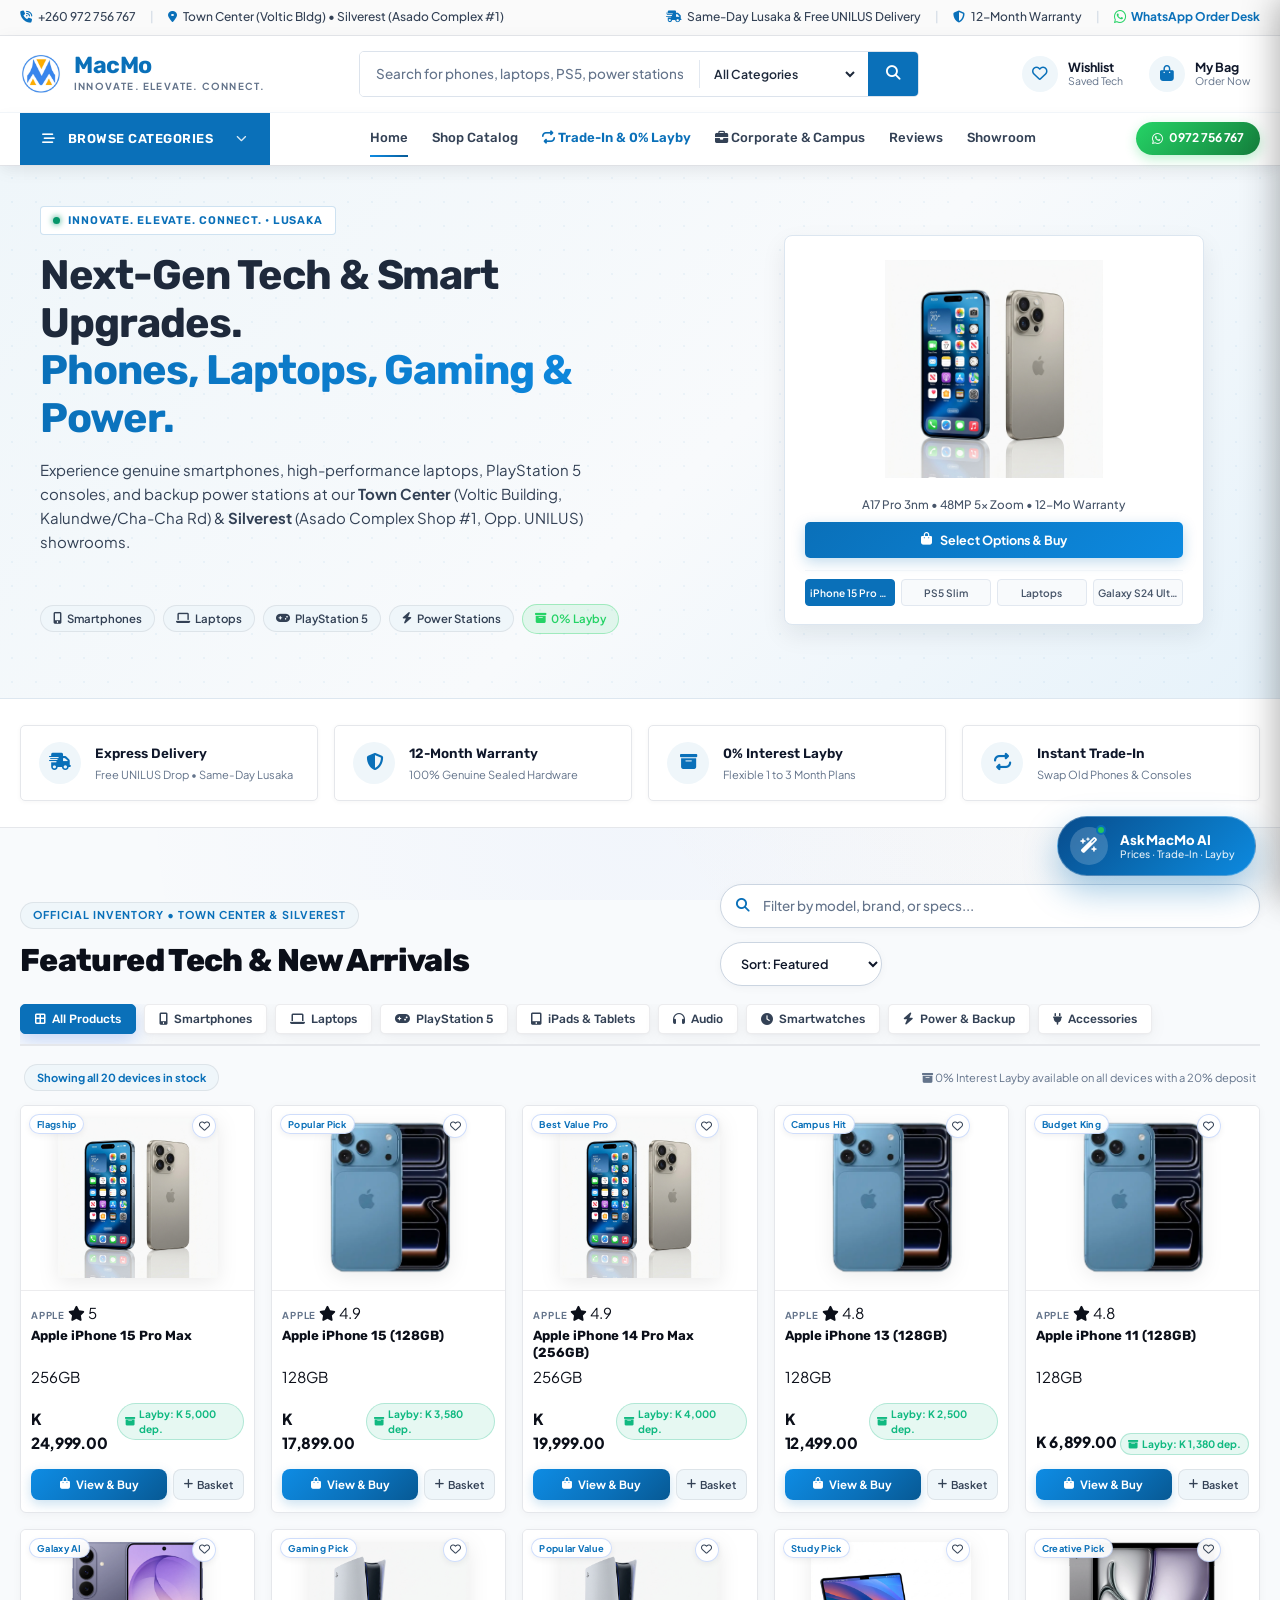
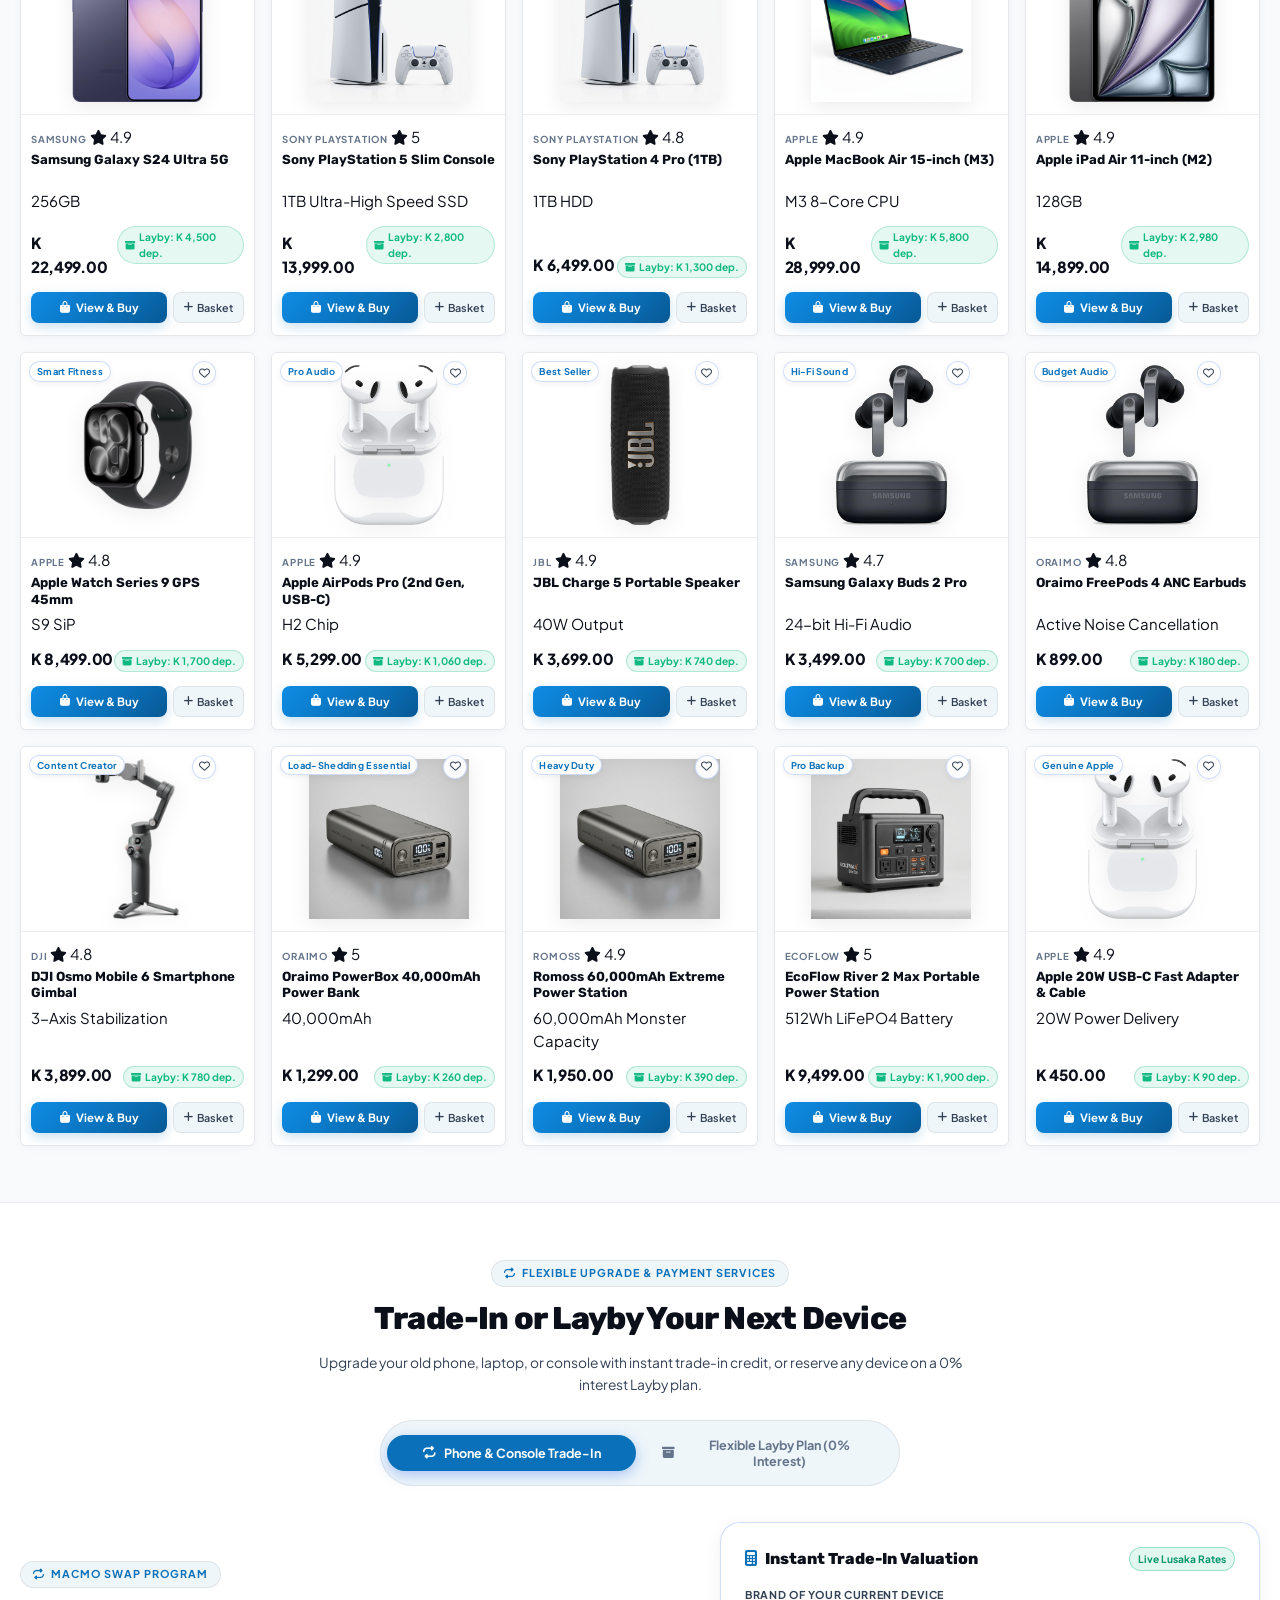
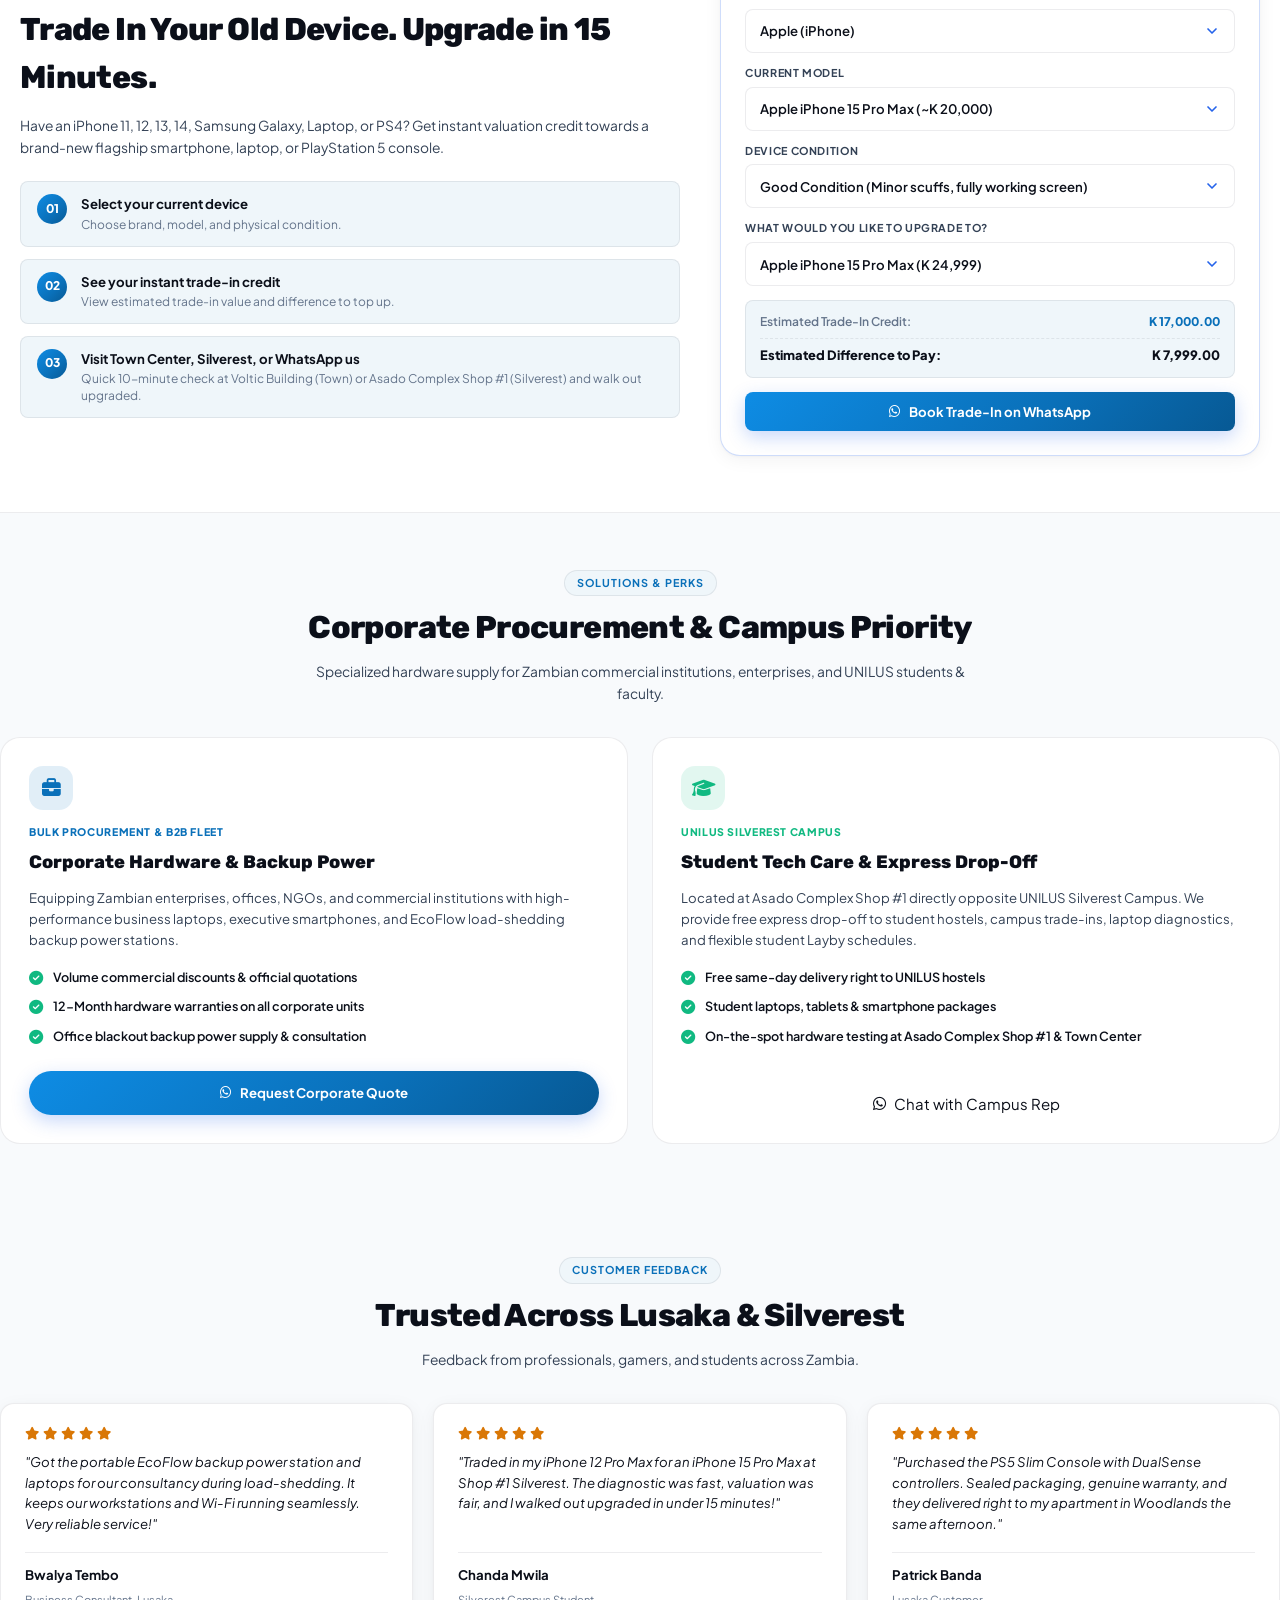
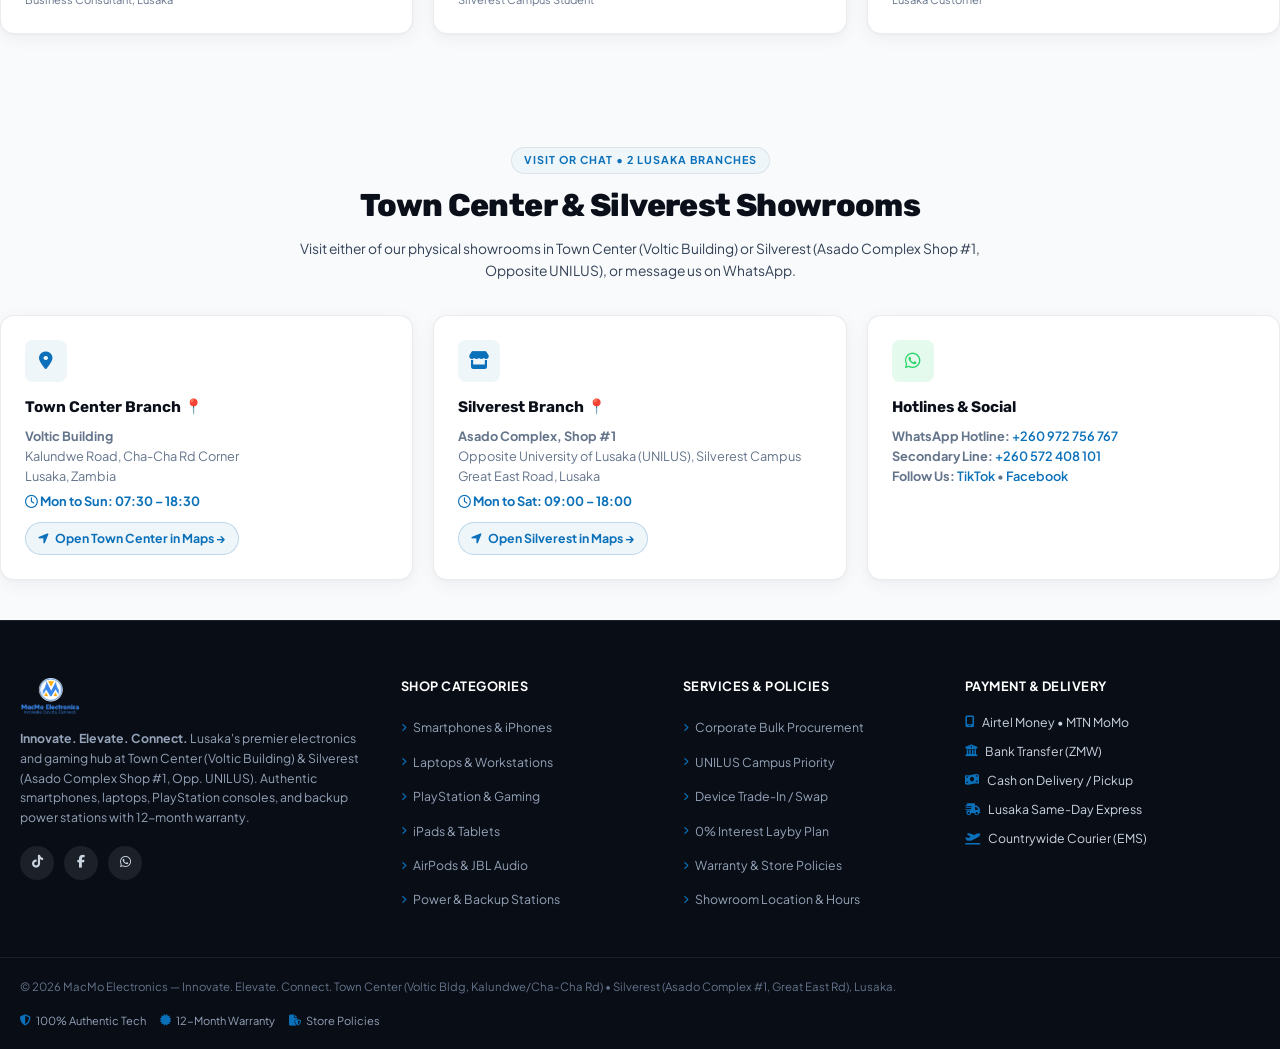
==== commit 05bee4cf: "Add files via upload" ====
--- a/index.html
+++ b/index.html
@@ -1,17 +1,21 @@
 <!DOCTYPE html>
 <html lang="en" data-theme="light">
+
 <head>
   <meta charset="UTF-8" />
   <meta name="viewport" content="width=device-width, initial-scale=1.0, viewport-fit=cover" />
-  <title>MacMo Electronics | Smartphones, Laptops, Gaming &amp; Tech Store Lusaka</title>
-  <meta name="description" content="MacMo Electronics — Lusaka's premier electronics store at Shop #1 Silverest Complex (opposite UNILUS). Authentic smartphones, laptops, PlayStation consoles, iPads, and load-shedding backup power." />
-  <meta name="keywords" content="MacMo Electronics, electronics Lusaka, phones Lusaka, iPhones Zambia, laptops Lusaka, PS5 Lusaka, UNILUS electronics, trade in phone Lusaka, load shedding inverters Lusaka" />
-  
+  <title>MacMo Electronics | Innovate. Elevate. Connect. &bull; Lusaka Tech Store</title>
+  <meta name="description"
+    content="MacMo Electronics (Innovate. Elevate. Connect.) — Lusaka's premier electronics store at Town Center (Voltic Building, Kalundwe &amp; Cha-Cha Rd) and Silverest (Asado Complex Shop #1, opposite UNILUS). Authentic smartphones, laptops, PlayStation consoles, iPads, and backup power." />
+  <meta name="keywords"
+    content="MacMo Electronics, electronics Lusaka, phones Lusaka, iPhones Zambia, laptops Lusaka, PS5 Lusaka, UNILUS electronics, Voltic Building electronics, Asado Complex Silverest, trade in phone Lusaka" />
+
   <!-- Open Graph / WhatsApp Preview -->
-  <meta property="og:title" content="MacMo Electronics — Next-Gen Tech &amp; Smart Upgrades" />
-  <meta property="og:description" content="Shop smartphones, laptops, PlayStation 5, iPads, and power stations at Shop #1 Silverest Complex, Lusaka (Opposite UNILUS). Fast WhatsApp delivery." />
+  <meta property="og:title" content="MacMo Electronics — Innovate. Elevate. Connect." />
+  <meta property="og:description"
+    content="Shop smartphones, laptops, PlayStation 5, iPads, and power stations at Town Center (Voltic Building, Kalundwe/Cha-Cha Rd) &amp; Silverest (Asado Complex Shop #1, Opp. UNILUS)." />
   <meta property="og:type" content="website" />
-  <meta property="og:image" content="https://macmoelectronics.netlify.app/images/macmo-logo-3d.png" />
+  <meta property="og:image" content="https://macmoelectronics.netlify.app/images/macmo-og-banner.png" />
   <meta property="og:url" content="https://macmoelectronics.netlify.app/" />
 
   <!-- Mobile & PWA -->
@@ -19,21 +23,88 @@
   <meta name="apple-mobile-web-app-capable" content="yes" />
   <meta name="apple-mobile-web-app-status-bar-style" content="default" />
 
-  <!-- Favicon -->
-  <link rel="icon" type="image/png" href="images/macmo-emblem-3d.png" />
-  <link rel="apple-touch-icon" href="images/macmo-emblem-3d.png" />
+  <!-- Favicon & PWA Manifest -->
+  <link rel="icon" type="image/png" href="images/macmo-emblem-official.png" />
+  <link rel="apple-touch-icon" href="images/macmo-emblem-official.png" />
+  <link rel="manifest" href="manifest.json" />
 
   <!-- Fonts: Rubik, Outfit & Plus Jakarta Sans (OneTech Typography) -->
   <link rel="preconnect" href="https://fonts.googleapis.com" />
   <link rel="preconnect" href="https://fonts.gstatic.com" crossorigin />
-  <link href="https://fonts.googleapis.com/css2?family=Outfit:wght@500;600;700;800&family=Plus+Jakarta+Sans:wght@400;500;600;700;800&family=Rubik:wght@400;500;600;700&display=swap" rel="stylesheet" />
+  <link
+    href="https://fonts.googleapis.com/css2?family=Outfit:wght@500;600;700;800&family=Plus+Jakarta+Sans:wght@400;500;600;700;800&family=Rubik:wght@400;500;600;700&display=swap"
+    rel="stylesheet" />
 
   <!-- FontAwesome 6.5 -->
-  <link rel="stylesheet" href="https://cdnjs.cloudflare.com/ajax/libs/font-awesome/6.5.1/css/all.min.css" integrity="sha512-DTOQO9RWCH3ppGqcWaEA1BIZOC6xxalwEsw9c2QQeAIftl+Vegovlnee1c9QX4TctnWMn13TZye+giMm8e2LwA==" crossorigin="anonymous" referrerpolicy="no-referrer" />
+  <link rel="stylesheet" href="https://cdnjs.cloudflare.com/ajax/libs/font-awesome/6.5.1/css/all.min.css"
+    integrity="sha512-DTOQO9RWCH3ppGqcWaEA1BIZOC6xxalwEsw9c2QQeAIftl+Vegovlnee1c9QX4TctnWMn13TZye+giMm8e2LwA=="
+    crossorigin="anonymous" referrerpolicy="no-referrer" />
 
   <!-- Stylesheet -->
-  <link rel="stylesheet" href="styles.css?v=10.0" />
+  <link rel="stylesheet" href="styles.css?v=14.0" />
+
+  <!-- Structured Data (Schema.org ElectronicsStore — Dual Lusaka Branches) -->
+  <script type="application/ld+json">
+  {
+    "@context": "https://schema.org",
+    "@type": "ElectronicsStore",
+    "name": "MacMo Electronics",
+    "slogan": "Innovate. Elevate. Connect.",
+    "image": "https://macmoelectronics.netlify.app/images/macmo-logo-official.png",
+    "logo": "https://macmoelectronics.netlify.app/images/macmo-emblem-official.png",
+    "url": "https://macmoelectronics.netlify.app/",
+    "telephone": "+260972756767",
+    "priceRange": "ZMW",
+    "address": {
+      "@type": "PostalAddress",
+      "streetAddress": "Kalundwe Road, Cha-Cha Rd Corner, Voltic Building",
+      "addressLocality": "Lusaka",
+      "addressCountry": "ZM"
+    },
+    "department": [
+      {
+        "@type": "ElectronicsStore",
+        "name": "MacMo Electronics — Town Center Branch",
+        "telephone": "+260972756767",
+        "address": {
+          "@type": "PostalAddress",
+          "streetAddress": "Kalundwe Road, Cha-Cha Rd Corner, Voltic Building",
+          "addressLocality": "Lusaka",
+          "addressCountry": "ZM"
+        },
+        "openingHoursSpecification": [
+          {
+            "@type": "OpeningHoursSpecification",
+            "dayOfWeek": ["Monday", "Tuesday", "Wednesday", "Thursday", "Friday", "Saturday", "Sunday"],
+            "opens": "07:30",
+            "closes": "18:30"
+          }
+        ]
+      },
+      {
+        "@type": "ElectronicsStore",
+        "name": "MacMo Electronics — Silverest Branch (UNILUS)",
+        "telephone": "+260972756767",
+        "address": {
+          "@type": "PostalAddress",
+          "streetAddress": "Asado Complex Shop #1, Opposite University of Lusaka (UNILUS), Silverest Campus, Great East Road",
+          "addressLocality": "Lusaka",
+          "addressCountry": "ZM"
+        },
+        "openingHoursSpecification": [
+          {
+            "@type": "OpeningHoursSpecification",
+            "dayOfWeek": ["Monday", "Tuesday", "Wednesday", "Thursday", "Friday", "Saturday"],
+            "opens": "09:00",
+            "closes": "18:00"
+          }
+        ]
+      }
+    ]
+  }
+  </script>
 </head>
+
 <body>
 
   <!-- Scroll Progress Bar -->
@@ -43,11 +114,11 @@
   <div class="site-preloader" id="sitePreloader" aria-hidden="true">
     <div class="preloader-content">
       <div class="preloader-emblem-wrap">
-        <img src="images/macmo-emblem-3d.png" alt="MacMo Electronics Emblem" class="preloader-emblem" />
+        <img src="images/macmo-emblem-official.png" alt="MacMo Electronics Emblem" class="preloader-emblem" />
         <div class="preloader-spinner-ring"></div>
       </div>
       <div class="preloader-brand-title">MacMo Electronics</div>
-      <div class="preloader-tagline">Next-Gen Tech &amp; Smart Upgrades &bull; Lusaka</div>
+      <div class="preloader-tagline">Innovate. Elevate. Connect.</div>
     </div>
   </div>
 
@@ -59,12 +130,13 @@
           <i class="fa-solid fa-phone-volume"></i> +260 972 756 767
         </a>
         <span class="announcement-divider">|</span>
-        <span class="topbar-item">
-          <i class="fa-solid fa-location-dot"></i> Shop #1, Silverest Complex (Opp. UNILUS)
-        </span>
+        <a href="#contact" class="topbar-item" style="text-decoration:none; color:inherit;">
+          <i class="fa-solid fa-location-dot"></i> Town Center (Voltic Bldg) &bull; Silverest (Asado Complex #1)
+        </a>
       </div>
       <div class="topbar-right">
-        <span class="topbar-item hide-on-mobile"><i class="fa-solid fa-truck-fast"></i> Same-Day Lusaka &amp; Free UNILUS Delivery</span>
+        <span class="topbar-item hide-on-mobile"><i class="fa-solid fa-truck-fast"></i> Same-Day Lusaka &amp; Free
+          UNILUS Delivery</span>
         <span class="announcement-divider hide-on-mobile">|</span>
         <span class="topbar-item hide-on-mobile"><i class="fa-solid fa-shield-halved"></i> 12-Month Warranty</span>
         <span class="announcement-divider hide-on-mobile">|</span>
@@ -82,16 +154,17 @@
       <div class="header-inner container">
         <!-- Brand Logo -->
         <a href="#hero" class="brand-link" aria-label="MacMo Electronics Home">
-          <img src="images/macmo-emblem-3d.png" alt="MacMo Electronics Logo" class="brand-logo-img" />
+          <img src="images/macmo-emblem-official.png" alt="MacMo Electronics Logo" class="brand-logo-img" />
           <div class="brand-text-block">
             <span class="brand-name">MacMo</span>
-            <span class="brand-sub">Electronics &bull; Lusaka</span>
+            <span class="brand-sub">Innovate. Elevate. Connect.</span>
           </div>
         </a>
 
         <!-- OneTech Header Search Bar (Desktop & Tablet) -->
         <div class="onetech-header-search" role="search">
-          <input type="text" id="headerQuickSearchInput" class="onetech-search-input" placeholder="Search for phones, laptops, PS5, power stations..." autocomplete="off" />
+          <input type="text" id="headerQuickSearchInput" class="onetech-search-input"
+            placeholder="Search for phones, laptops, PS5, power stations..." autocomplete="off" />
           <div class="onetech-search-cat-wrap">
             <select id="headerSearchCategory" class="onetech-search-select" aria-label="Filter search by category">
               <option value="all">All Categories</option>
@@ -105,7 +178,8 @@
               <option value="accessories">Accessories</option>
             </select>
           </div>
-          <button type="button" class="onetech-search-btn" onclick="window.triggerHeaderSearch()" aria-label="Search Store">
+          <button type="button" class="onetech-search-btn" onclick="window.triggerHeaderSearch()"
+            aria-label="Search Store">
             <i class="fa-solid fa-magnifying-glass"></i>
           </button>
         </div>
@@ -113,12 +187,14 @@
         <!-- Header Right Widgets (OneTech Wishlist + Bag + Mobile Controls) -->
         <div class="header-actions">
           <!-- Mobile Search Modal Trigger -->
-          <button type="button" class="action-btn show-on-mobile-only" id="search-btn" aria-label="Search Catalog" title="Search Devices">
+          <button type="button" class="action-btn show-on-mobile-only" id="search-btn" aria-label="Search Catalog"
+            title="Search Devices">
             <i class="fa-solid fa-magnifying-glass"></i>
           </button>
 
           <!-- Wishlist Widget -->
-          <button type="button" class="onetech-widget-btn" id="wishlist-btn" aria-label="Wishlist" title="Saved Items" onclick="window.showWishlistModal()">
+          <button type="button" class="onetech-widget-btn" id="wishlist-btn" aria-label="Wishlist" title="Saved Items"
+            onclick="window.showWishlistModal()">
             <div class="widget-icon-wrap">
               <i class="fa-regular fa-heart"></i>
               <span class="action-badge" id="wish-count-badge" style="display: none;">0</span>
@@ -160,15 +236,25 @@
             <i class="fa-solid fa-chevron-down cat-chevron"></i>
           </button>
           <ul class="onetech-cat-dropdown" id="catDropdownList">
-            <li><a href="#store" onclick="window.filterByCat('all')"><i class="fa-solid fa-border-all"></i> All Tech Inventory <i class="fa-solid fa-angle-right ms-auto"></i></a></li>
-            <li><a href="#store" onclick="window.filterByCat('phones')"><i class="fa-solid fa-mobile-screen-button"></i> Smartphones (iPhone &amp; Galaxy) <i class="fa-solid fa-angle-right ms-auto"></i></a></li>
-            <li><a href="#store" onclick="window.filterByCat('computers')"><i class="fa-solid fa-laptop"></i> Laptops &amp; Workstations <i class="fa-solid fa-angle-right ms-auto"></i></a></li>
-            <li><a href="#store" onclick="window.filterByCat('gaming')"><i class="fa-solid fa-gamepad"></i> PlayStation 5 &amp; Gaming <i class="fa-solid fa-angle-right ms-auto"></i></a></li>
-            <li><a href="#store" onclick="window.filterByCat('tablets')"><i class="fa-solid fa-tablet-screen-button"></i> iPads &amp; Tablets <i class="fa-solid fa-angle-right ms-auto"></i></a></li>
-            <li><a href="#store" onclick="window.filterByCat('audio')"><i class="fa-solid fa-headphones"></i> Audio, Earbuds &amp; JBL <i class="fa-solid fa-angle-right ms-auto"></i></a></li>
-            <li><a href="#store" onclick="window.filterByCat('wearables')"><i class="fa-solid fa-clock"></i> Smartwatches &amp; Fitness <i class="fa-solid fa-angle-right ms-auto"></i></a></li>
-            <li><a href="#store" onclick="window.filterByCat('power')"><i class="fa-solid fa-bolt"></i> Power Stations &amp; Load-Shedding <i class="fa-solid fa-angle-right ms-auto"></i></a></li>
-            <li><a href="#store" onclick="window.filterByCat('accessories')"><i class="fa-solid fa-plug"></i> Chargers &amp; Creator Gear <i class="fa-solid fa-angle-right ms-auto"></i></a></li>
+            <li><a href="#store" onclick="window.filterByCat('all')"><i class="fa-solid fa-border-all"></i> All Tech
+                Inventory <i class="fa-solid fa-angle-right ms-auto"></i></a></li>
+            <li><a href="#store" onclick="window.filterByCat('phones')"><i class="fa-solid fa-mobile-screen-button"></i>
+                Smartphones (iPhone &amp; Galaxy) <i class="fa-solid fa-angle-right ms-auto"></i></a></li>
+            <li><a href="#store" onclick="window.filterByCat('computers')"><i class="fa-solid fa-laptop"></i> Laptops
+                &amp; Workstations <i class="fa-solid fa-angle-right ms-auto"></i></a></li>
+            <li><a href="#store" onclick="window.filterByCat('gaming')"><i class="fa-solid fa-gamepad"></i> PlayStation
+                5 &amp; Gaming <i class="fa-solid fa-angle-right ms-auto"></i></a></li>
+            <li><a href="#store" onclick="window.filterByCat('tablets')"><i
+                  class="fa-solid fa-tablet-screen-button"></i> iPads &amp; Tablets <i
+                  class="fa-solid fa-angle-right ms-auto"></i></a></li>
+            <li><a href="#store" onclick="window.filterByCat('audio')"><i class="fa-solid fa-headphones"></i> Audio,
+                Earbuds &amp; JBL <i class="fa-solid fa-angle-right ms-auto"></i></a></li>
+            <li><a href="#store" onclick="window.filterByCat('wearables')"><i class="fa-solid fa-clock"></i>
+                Smartwatches &amp; Fitness <i class="fa-solid fa-angle-right ms-auto"></i></a></li>
+            <li><a href="#store" onclick="window.filterByCat('power')"><i class="fa-solid fa-bolt"></i> Power Stations
+                &amp; Load-Shedding <i class="fa-solid fa-angle-right ms-auto"></i></a></li>
+            <li><a href="#store" onclick="window.filterByCat('accessories')"><i class="fa-solid fa-plug"></i> Chargers
+                &amp; Creator Gear <i class="fa-solid fa-angle-right ms-auto"></i></a></li>
           </ul>
         </div>
 
@@ -183,7 +269,8 @@
         </nav>
 
         <!-- Direct WhatsApp Hotline Pill -->
-        <a href="https://wa.me/260972756767?text=Hello%20MacMo%20Electronics,%20I%20would%20like%20to%20inquire%20about%20a%20device" target="_blank" rel="noopener" class="btn-header-wa hide-on-phone" title="Chat on WhatsApp">
+        <a href="https://wa.me/260972756767?text=Hello%20MacMo%20Electronics,%20I%20would%20like%20to%20inquire%20about%20a%20device"
+          target="_blank" rel="noopener" class="btn-header-wa hide-on-phone" title="Chat on WhatsApp">
           <i class="fa-brands fa-whatsapp"></i> 0972 756 767
         </a>
       </div>
@@ -191,16 +278,34 @@
 
     <!-- Mobile Navigation Drawer -->
     <nav class="mobile-nav-drawer" id="mobileNavDrawer" aria-label="Mobile Navigation" aria-hidden="true">
-      <a href="#store" class="mobile-nav-link" onclick="window.filterByCat('all'); window.closeMobileNav()"><span><i class="fa-solid fa-border-all"></i> All Tech Inventory</span> <i class="fa-solid fa-chevron-right"></i></a>
-      <a href="#store" class="mobile-nav-link" onclick="window.filterByCat('phones'); window.closeMobileNav()"><span><i class="fa-solid fa-mobile-screen-button"></i> Smartphones (Apple &amp; Samsung)</span> <i class="fa-solid fa-chevron-right"></i></a>
-      <a href="#store" class="mobile-nav-link" onclick="window.filterByCat('computers'); window.closeMobileNav()"><span><i class="fa-solid fa-laptop"></i> Laptops</span> <i class="fa-solid fa-chevron-right"></i></a>
-      <a href="#store" class="mobile-nav-link" onclick="window.filterByCat('gaming'); window.closeMobileNav()"><span><i class="fa-solid fa-gamepad"></i> PlayStation 5 &amp; Gaming</span> <i class="fa-solid fa-chevron-right"></i></a>
-      <a href="#store" class="mobile-nav-link" onclick="window.filterByCat('power'); window.closeMobileNav()"><span><i class="fa-solid fa-bolt"></i> Power &amp; Load-Shedding Hub</span> <i class="fa-solid fa-chevron-right"></i></a>
-      <a href="#trade-in" class="mobile-nav-link highlight" onclick="window.closeMobileNav()"><span><i class="fa-solid fa-repeat"></i> Trade-In &amp; 0% Layby Calculator</span> <i class="fa-solid fa-chevron-right"></i></a>
-      <a href="#business" class="mobile-nav-link" onclick="window.closeMobileNav()"><span><i class="fa-solid fa-briefcase"></i> Corporate &amp; Campus Priority</span> <i class="fa-solid fa-chevron-right"></i></a>
-      <a href="#reviews" class="mobile-nav-link" onclick="window.closeMobileNav()"><span><i class="fa-solid fa-star"></i> Customer Reviews</span> <i class="fa-solid fa-chevron-right"></i></a>
-      <a href="#contact" class="mobile-nav-link" onclick="window.closeMobileNav()"><span><i class="fa-solid fa-location-dot"></i> Showroom Location &amp; Hours</span> <i class="fa-solid fa-chevron-right"></i></a>
-      <a href="https://wa.me/260972756767" target="_blank" rel="noopener" class="mobile-nav-link wa-direct-link"><span><i class="fa-brands fa-whatsapp"></i> WhatsApp Hotline (0972 756 767)</span> <i class="fa-solid fa-arrow-up-right-from-square"></i></a>
+      <a href="#store" class="mobile-nav-link" onclick="window.filterByCat('all'); window.closeMobileNav()"><span><i
+            class="fa-solid fa-border-all"></i> All Tech Inventory</span> <i class="fa-solid fa-chevron-right"></i></a>
+      <a href="#store" class="mobile-nav-link" onclick="window.filterByCat('phones'); window.closeMobileNav()"><span><i
+            class="fa-solid fa-mobile-screen-button"></i> Smartphones (Apple &amp; Samsung)</span> <i
+          class="fa-solid fa-chevron-right"></i></a>
+      <a href="#store" class="mobile-nav-link"
+        onclick="window.filterByCat('computers'); window.closeMobileNav()"><span><i class="fa-solid fa-laptop"></i>
+          Laptops</span> <i class="fa-solid fa-chevron-right"></i></a>
+      <a href="#store" class="mobile-nav-link" onclick="window.filterByCat('gaming'); window.closeMobileNav()"><span><i
+            class="fa-solid fa-gamepad"></i> PlayStation 5 &amp; Gaming</span> <i
+          class="fa-solid fa-chevron-right"></i></a>
+      <a href="#store" class="mobile-nav-link" onclick="window.filterByCat('power'); window.closeMobileNav()"><span><i
+            class="fa-solid fa-bolt"></i> Power &amp; Load-Shedding Hub</span> <i
+          class="fa-solid fa-chevron-right"></i></a>
+      <a href="#trade-in" class="mobile-nav-link highlight" onclick="window.closeMobileNav()"><span><i
+            class="fa-solid fa-repeat"></i> Trade-In &amp; 0% Layby Calculator</span> <i
+          class="fa-solid fa-chevron-right"></i></a>
+      <a href="#business" class="mobile-nav-link" onclick="window.closeMobileNav()"><span><i
+            class="fa-solid fa-briefcase"></i> Corporate &amp; Campus Priority</span> <i
+          class="fa-solid fa-chevron-right"></i></a>
+      <a href="#reviews" class="mobile-nav-link" onclick="window.closeMobileNav()"><span><i
+            class="fa-solid fa-star"></i> Customer Reviews</span> <i class="fa-solid fa-chevron-right"></i></a>
+      <a href="#contact" class="mobile-nav-link" onclick="window.closeMobileNav()"><span><i
+            class="fa-solid fa-location-dot"></i> Showroom Location &amp; Hours</span> <i
+          class="fa-solid fa-chevron-right"></i></a>
+      <a href="https://wa.me/260972756767" target="_blank" rel="noopener"
+        class="mobile-nav-link wa-direct-link"><span><i class="fa-brands fa-whatsapp"></i> WhatsApp Hotline (0972 756
+          767)</span> <i class="fa-solid fa-arrow-up-right-from-square"></i></a>
     </nav>
   </header>
 
@@ -215,7 +320,7 @@
         <div class="hero-content">
           <div class="onetech-eyebrow">
             <span class="status-dot"></span>
-            <span>LUSAKA'S PREMIER ELECTRONICS &amp; GAMING HUB</span>
+            <span>INNOVATE. ELEVATE. CONNECT. &bull; LUSAKA</span>
           </div>
 
           <h1 class="hero-title">
@@ -224,44 +329,28 @@
           </h1>
 
           <p class="hero-subtitle">
-            Experience genuine smartphones, high-performance laptops, PlayStation 5 consoles, and backup power stations at Shop #1 Silverest Complex (Opp. UNILUS).
+            Experience genuine smartphones, high-performance laptops, PlayStation 5 consoles, and backup power stations
+            at our <strong>Town Center</strong> (Voltic Building, Kalundwe/Cha-Cha Rd) &amp; <strong>Silverest</strong>
+            (Asado Complex Shop #1, Opp. UNILUS) showrooms.
           </p>
-
-          <!-- OneTech Featured Product Price Callout & Primary Actions -->
-          <div class="onetech-hero-deal-strip">
-            <div class="onetech-deal-price-box">
-              <span class="onetech-deal-label" id="heroFeaturedTag">FEATURED FLAGSHIP</span>
-              <div class="onetech-deal-price-line">
-                <span class="onetech-old-price" id="heroFeaturedOldPrice">K 26,500</span>
-                <span class="onetech-new-price" id="heroFeaturedPrice">K 24,999</span>
-              </div>
-              <span class="onetech-deal-name" id="heroFeaturedName">Apple iPhone 15 Pro Max &bull; 256GB Titanium</span>
-            </div>
-
-            <div class="onetech-hero-btns">
-              <a href="#store" class="btn-onetech-primary">
-                <span>Explore Catalog</span>
-                <i class="fa-solid fa-arrow-right"></i>
-              </a>
-              <a href="#trade-in" class="btn-onetech-outline">
-                <i class="fa-solid fa-repeat"></i>
-                <span>Trade-In / Layby</span>
-              </a>
-            </div>
-          </div>
 
           <!-- Mobile / Quick Search & Swipeable Category Strip -->
           <div class="hero-search-wrapper">
             <div class="hero-search-bar show-on-mobile-search">
               <i class="fa-solid fa-magnifying-glass hero-search-icon"></i>
-              <input type="text" id="heroQuickSearchInput" placeholder="Quick search: iPhone, Laptop, PS5, S24, EcoFlow..." autocomplete="off" />
+              <input type="text" id="heroQuickSearchInput"
+                placeholder="Quick search: iPhone, Laptop, PS5, S24, EcoFlow..." autocomplete="off" />
               <button type="button" class="hero-search-btn" onclick="window.triggerHeroSearch()">Search</button>
             </div>
             <div class="hero-quick-tags" aria-label="Quick Category Filters">
-              <button type="button" class="quick-tag" onclick="window.filterByCat('phones')"><i class="fa-solid fa-mobile-screen-button"></i> Smartphones</button>
-              <button type="button" class="quick-tag" onclick="window.filterByCat('computers')"><i class="fa-solid fa-laptop"></i> Laptops</button>
-              <button type="button" class="quick-tag" onclick="window.filterByCat('gaming')"><i class="fa-solid fa-gamepad"></i> PlayStation 5</button>
-              <button type="button" class="quick-tag" onclick="window.filterByCat('power')"><i class="fa-solid fa-bolt"></i> Power Stations</button>
+              <button type="button" class="quick-tag" onclick="window.filterByCat('phones')"><i
+                  class="fa-solid fa-mobile-screen-button"></i> Smartphones</button>
+              <button type="button" class="quick-tag" onclick="window.filterByCat('computers')"><i
+                  class="fa-solid fa-laptop"></i> Laptops</button>
+              <button type="button" class="quick-tag" onclick="window.filterByCat('gaming')"><i
+                  class="fa-solid fa-gamepad"></i> PlayStation 5</button>
+              <button type="button" class="quick-tag" onclick="window.filterByCat('power')"><i
+                  class="fa-solid fa-bolt"></i> Power Stations</button>
               <a href="#trade-in" class="quick-tag tag-highlight"><i class="fa-solid fa-box-archive"></i> 0% Layby</a>
             </div>
           </div>
@@ -269,28 +358,29 @@
 
         <!-- Right Column: OneTech Interactive Product Spotlight -->
         <div class="hero-visual-card onetech-spotlight-card">
-          <div class="onetech-spotlight-top">
-            <span class="onetech-spotlight-badge" id="heroSpotlightBadge"><i class="fa-solid fa-bolt"></i> Hot Deal</span>
-            <span class="onetech-spotlight-layby" id="heroSpotlightLayby">0% Layby: K 5,000 dep.</span>
-          </div>
-
           <div class="hero-device-wrapper" onclick="window.openHeroActiveSpecs()">
-            <img src="images/iphone-15-pro-max.jpg" alt="Featured Device Showcase" class="hero-device-img" id="heroSpotlightImg" width="340" height="340" />
+            <img src="images/iphone-15-pro-max.jpg" alt="Featured Device Showcase" class="hero-device-img"
+              id="heroSpotlightImg" width="340" height="340" />
           </div>
 
           <div class="onetech-spotlight-Meta">
-            <div class="onetech-spotlight-specs" id="heroSpotlightSpecs">A17 Pro 3nm &bull; 48MP 5x Zoom &bull; 12-Mo Warranty</div>
-            <button type="button" class="btn-onetech-wa-hero" id="heroSpotlightWaBtn" onclick="window.orderHeroActiveWA()">
-              <i class="fa-brands fa-whatsapp"></i> Order Featured Device on WhatsApp
+            <div class="onetech-spotlight-specs" id="heroSpotlightSpecs">A17 Pro 3nm &bull; 48MP 5x Zoom &bull; 12-Mo
+              Warranty</div>
+            <button type="button" class="btn-onetech-wa-hero" id="heroSpotlightWaBtn"
+              onclick="window.orderHeroActiveWA()"
+              style="background: linear-gradient(135deg, #0a70b9 0%, #0d8ae0 100%); box-shadow: 0 4px 14px rgba(10, 112, 185, 0.25);">
+              <i class="fa-solid fa-bag-shopping"></i> Select Options &amp; Buy
             </button>
           </div>
 
           <!-- Interactive Switcher Dots / Tabs -->
           <div class="onetech-hero-switcher" role="tablist" aria-label="Featured Hardware Switcher">
-            <button type="button" class="hero-switch-pill active" onclick="window.switchHeroSpotlight(0)">iPhone 15 Pro Max</button>
+            <button type="button" class="hero-switch-pill active" onclick="window.switchHeroSpotlight(0)">iPhone 15 Pro
+              Max</button>
             <button type="button" class="hero-switch-pill" onclick="window.switchHeroSpotlight(1)">PS5 Slim</button>
             <button type="button" class="hero-switch-pill" onclick="window.switchHeroSpotlight(2)">Laptops</button>
-            <button type="button" class="hero-switch-pill" onclick="window.switchHeroSpotlight(3)">Galaxy S24 Ultra</button>
+            <button type="button" class="hero-switch-pill" onclick="window.switchHeroSpotlight(3)">Galaxy S24
+              Ultra</button>
           </div>
         </div>
       </div>
@@ -340,7 +430,7 @@
       <div class="container catalog-container">
         <div class="onetech-catalog-header">
           <div class="onetech-catalog-title-block">
-            <span class="section-pill">OFFICIAL INVENTORY &bull; SHOP #1 SILVEREST</span>
+            <span class="section-pill">OFFICIAL INVENTORY &bull; TOWN CENTER &amp; SILVEREST</span>
             <h2 class="section-title">Featured Tech &amp; New Arrivals</h2>
           </div>
 
@@ -348,11 +438,13 @@
           <div class="catalog-controls">
             <div class="search-input-wrap">
               <i class="fa-solid fa-magnifying-glass search-icon"></i>
-              <input type="text" id="catalogSearchInput" placeholder="Filter by model, brand, or specs..." autocomplete="off" />
-              <button type="button" class="clear-search-btn" id="clearSearchBtn" aria-label="Clear Search">&times;</button>
+              <input type="text" id="catalogSearchInput" class="catalog-search-input"
+                placeholder="Filter by model, brand, or specs..." autocomplete="off" />
+              <button type="button" class="clear-search-btn" id="clearSearchBtn" style="display: none;"
+                aria-label="Clear Search">&times;</button>
             </div>
             <div class="sort-select-wrap">
-              <select id="catalogSortSelect" class="sort-select" aria-label="Sort products">
+              <select id="catalogSortSelect" class="sort-select catalog-sort-select" aria-label="Sort products">
                 <option value="featured">Sort: Featured</option>
                 <option value="price-low">Price: Low to High</option>
                 <option value="price-high">Price: High to Low</option>
@@ -364,21 +456,31 @@
 
         <!-- Category Filter Tabs (OneTech Underline/Pill Bar) -->
         <div class="category-filter-tabs onetech-tabs-bar" role="tablist">
-          <button type="button" class="filter-tab-btn active" data-category="all"><i class="fa-solid fa-border-all"></i> All Products</button>
-          <button type="button" class="filter-tab-btn" data-category="phones"><i class="fa-solid fa-mobile-screen-button"></i> Smartphones</button>
-          <button type="button" class="filter-tab-btn" data-category="computers"><i class="fa-solid fa-laptop"></i> Laptops</button>
-          <button type="button" class="filter-tab-btn" data-category="gaming"><i class="fa-solid fa-gamepad"></i> PlayStation 5</button>
-          <button type="button" class="filter-tab-btn" data-category="tablets"><i class="fa-solid fa-tablet-screen-button"></i> iPads &amp; Tablets</button>
-          <button type="button" class="filter-tab-btn" data-category="audio"><i class="fa-solid fa-headphones"></i> Audio</button>
-          <button type="button" class="filter-tab-btn" data-category="wearables"><i class="fa-solid fa-clock"></i> Smartwatches</button>
-          <button type="button" class="filter-tab-btn" data-category="power"><i class="fa-solid fa-bolt"></i> Power &amp; Backup</button>
-          <button type="button" class="filter-tab-btn" data-category="accessories"><i class="fa-solid fa-plug"></i> Accessories</button>
+          <button type="button" class="filter-tab-btn active" data-category="all"><i class="fa-solid fa-border-all"></i>
+            All Products</button>
+          <button type="button" class="filter-tab-btn" data-category="phones"><i
+              class="fa-solid fa-mobile-screen-button"></i> Smartphones</button>
+          <button type="button" class="filter-tab-btn" data-category="computers"><i class="fa-solid fa-laptop"></i>
+            Laptops</button>
+          <button type="button" class="filter-tab-btn" data-category="gaming"><i class="fa-solid fa-gamepad"></i>
+            PlayStation 5</button>
+          <button type="button" class="filter-tab-btn" data-category="tablets"><i
+              class="fa-solid fa-tablet-screen-button"></i> iPads &amp; Tablets</button>
+          <button type="button" class="filter-tab-btn" data-category="audio"><i class="fa-solid fa-headphones"></i>
+            Audio</button>
+          <button type="button" class="filter-tab-btn" data-category="wearables"><i class="fa-solid fa-clock"></i>
+            Smartwatches</button>
+          <button type="button" class="filter-tab-btn" data-category="power"><i class="fa-solid fa-bolt"></i> Power
+            &amp; Backup</button>
+          <button type="button" class="filter-tab-btn" data-category="accessories"><i class="fa-solid fa-plug"></i>
+            Accessories</button>
         </div>
 
         <!-- Live Status Bar -->
         <div class="catalog-live-counter-bar">
           <span class="catalog-counter-pill" id="catalogLiveCount">Showing all devices in stock</span>
-          <span class="catalog-hint hide-on-phone"><i class="fa-solid fa-box-archive"></i> 0% Interest Layby available on all devices with a 20% deposit</span>
+          <span class="catalog-hint hide-on-phone"><i class="fa-solid fa-box-archive"></i> 0% Interest Layby available
+            on all devices with a 20% deposit</span>
         </div>
 
         <!-- Product Cards Grid -->
@@ -394,15 +496,18 @@
         <div class="section-header" style="margin-bottom: 24px;">
           <span class="section-pill"><i class="fa-solid fa-repeat"></i> FLEXIBLE UPGRADE &amp; PAYMENT SERVICES</span>
           <h2 class="section-title">Trade-In or Layby Your Next Device</h2>
-          <p class="section-desc">Upgrade your old phone, laptop, or console with instant trade-in credit, or reserve any device on a 0% interest Layby plan.</p>
+          <p class="section-desc">Upgrade your old phone, laptop, or console with instant trade-in credit, or reserve
+            any device on a 0% interest Layby plan.</p>
         </div>
 
         <!-- Segmented Tab Switcher -->
         <div class="service-tab-switcher">
-          <button type="button" class="service-switcher-btn active" id="btnServiceTradeIn" onclick="window.switchServiceTab('trade-in')">
+          <button type="button" class="service-switcher-btn active" id="btnServiceTradeIn"
+            onclick="window.switchServiceTab('trade-in')">
             <i class="fa-solid fa-repeat"></i> Phone &amp; Console Trade-In
           </button>
-          <button type="button" class="service-switcher-btn" id="btnServiceLayby" onclick="window.switchServiceTab('layby')">
+          <button type="button" class="service-switcher-btn" id="btnServiceLayby"
+            onclick="window.switchServiceTab('layby')">
             <i class="fa-solid fa-box-archive"></i> Flexible Layby Plan (0% Interest)
           </button>
         </div>
@@ -414,7 +519,8 @@
               <span class="section-pill"><i class="fa-solid fa-repeat"></i> MACMO SWAP PROGRAM</span>
               <h2>Trade In Your Old Device. Upgrade in 15 Minutes.</h2>
               <p>
-                Have an iPhone 11, 12, 13, 14, Samsung Galaxy, Laptop, or PS4? Get instant valuation credit towards a brand-new flagship smartphone, laptop, or PlayStation 5 console.
+                Have an iPhone 11, 12, 13, 14, Samsung Galaxy, Laptop, or PS4? Get instant valuation credit towards a
+                brand-new flagship smartphone, laptop, or PlayStation 5 console.
               </p>
               <ul class="trade-in-steps">
                 <li>
@@ -434,8 +540,9 @@
                 <li>
                   <span class="step-num">03</span>
                   <div>
-                    <strong>Visit Shop #1 Silverest or WhatsApp us</strong>
-                    <p>Quick 10-minute check at our counter and walk out upgraded.</p>
+                    <strong>Visit Town Center, Silverest, or WhatsApp us</strong>
+                    <p>Quick 10-minute check at Voltic Building (Town) or Asado Complex Shop #1 (Silverest) and walk out
+                      upgraded.</p>
                   </div>
                 </li>
               </ul>
@@ -445,13 +552,14 @@
             <div class="trade-in-calculator">
               <div class="calc-header">
                 <h3><i class="fa-solid fa-calculator"></i> Instant Trade-In Valuation</h3>
-                <span class="calc-badge">Live Silverest Rates</span>
+                <span class="calc-badge">Live Lusaka Rates</span>
               </div>
 
               <form id="trade-in-form" onsubmit="event.preventDefault();">
                 <div class="form-group">
                   <label for="trade-brand">Brand of your current device</label>
-                  <select id="trade-brand" class="form-select" onchange="window.onTradeBrandChange && window.onTradeBrandChange()">
+                  <select id="trade-brand" class="form-select"
+                    onchange="window.onTradeBrandChange && window.onTradeBrandChange()">
                     <option value="Apple" selected>Apple (iPhone)</option>
                     <option value="Samsung">Samsung (Galaxy)</option>
                     <option value="Sony">Sony PlayStation Console</option>
@@ -462,7 +570,8 @@
 
                 <div class="form-group">
                   <label for="trade-model">Current Model</label>
-                  <select id="trade-model" class="form-select" onchange="window.calculateTradeIn && window.calculateTradeIn()">
+                  <select id="trade-model" class="form-select"
+                    onchange="window.calculateTradeIn && window.calculateTradeIn()">
                     <option value="ip-15-pm" data-base="20000">Apple iPhone 15 Pro Max (~K 20,000)</option>
                     <option value="ip-15-p" data-base="17500">Apple iPhone 15 Pro (~K 17,500)</option>
                     <option value="ip-15" data-base="13000">Apple iPhone 15 (~K 13,000)</option>
@@ -483,7 +592,8 @@
 
                 <div class="form-group">
                   <label for="trade-condition">Device Condition</label>
-                  <select id="trade-condition" class="form-select" onchange="window.calculateTradeIn && window.calculateTradeIn()">
+                  <select id="trade-condition" class="form-select"
+                    onchange="window.calculateTradeIn && window.calculateTradeIn()">
                     <option value="flawless">Flawless / Pristine (No scratches, 100% working)</option>
                     <option value="good" selected>Good Condition (Minor scuffs, fully working screen)</option>
                     <option value="fair">Fair (Visible scratches, minor battery wear)</option>
@@ -492,16 +602,22 @@
 
                 <div class="form-group">
                   <label for="trade-target">What would you like to upgrade to?</label>
-                  <select id="trade-target" class="form-select" onchange="window.calculateTradeIn && window.calculateTradeIn()">
-                    <option value="p-iphone-15-pro-max" data-price="24999" selected>Apple iPhone 15 Pro Max (K 24,999.00)</option>
+                  <select id="trade-target" class="form-select"
+                    onchange="window.calculateTradeIn && window.calculateTradeIn()">
+                    <option value="p-iphone-15-pro-max" data-price="24999" selected>Apple iPhone 15 Pro Max (K
+                      24,999.00)</option>
                     <option value="p-iphone-15-black" data-price="17899">Apple iPhone 15 (128GB) (K 17,899.00)</option>
-                    <option value="p-iphone-14-pro-max" data-price="19999">Apple iPhone 14 Pro Max 256GB (K 19,999.00)</option>
+                    <option value="p-iphone-14-pro-max" data-price="19999">Apple iPhone 14 Pro Max 256GB (K 19,999.00)
+                    </option>
                     <option value="p-iphone-13" data-price="12499">Apple iPhone 13 128GB (K 12,499.00)</option>
                     <option value="p-ps5-slim" data-price="13999">Sony PlayStation 5 Slim Console (K 13,999.00)</option>
-                    <option value="p-macbook-air-m3" data-price="28999">Apple MacBook Air 15" M3 Laptop (K 28,999.00)</option>
-                    <option value="p-samsung-galaxy-s24-ultra" data-price="22499">Samsung Galaxy S24 Ultra (K 22,499.00)</option>
+                    <option value="p-macbook-air-m3" data-price="28999">Apple MacBook Air 15" M3 Laptop (K 28,999.00)
+                    </option>
+                    <option value="p-samsung-galaxy-s24-ultra" data-price="22499">Samsung Galaxy S24 Ultra (K 22,499.00)
+                    </option>
                     <option value="p-ipad-air-m2" data-price="14899">Apple iPad Air 11" M2 (K 14,899.00)</option>
-                    <option value="p-romoss-60000" data-price="1950">Romoss 60,000mAh Power Station (K 1,950.00)</option>
+                    <option value="p-romoss-60000" data-price="1950">Romoss 60,000mAh Power Station (K 1,950.00)
+                    </option>
                   </select>
                 </div>
 
@@ -529,10 +645,12 @@
         <div class="service-view-panel" id="service-view-layby" style="display: none;">
           <div class="trade-in-grid">
             <div class="trade-in-text">
-              <span class="section-pill" style="color: #15803d; border-color: rgba(37,211,102,0.4);"><i class="fa-solid fa-box-archive"></i> MACMO 0% LAYBY PROGRAM</span>
+              <span class="section-pill" style="color: #15803d; border-color: rgba(37,211,102,0.4);"><i
+                  class="fa-solid fa-box-archive"></i> MACMO 0% LAYBY PROGRAM</span>
               <h2>Reserve Your Device with 0% Interest Today.</h2>
               <p>
-                Lock in your smartphone, laptop, PlayStation 5, or backup power station with a flexible initial deposit. Pay the balance over 1 to 3 months with zero interest and collect sealed in-store.
+                Lock in your smartphone, laptop, PlayStation 5, or backup power station with a flexible initial deposit.
+                Pay the balance over 1 to 3 months with zero interest and collect sealed in-store.
               </p>
               <ul class="trade-in-steps">
                 <li>
@@ -553,16 +671,20 @@
                   <span class="step-num">03</span>
                   <div>
                     <strong>Collect sealed or get free UNILUS delivery</strong>
-                    <p>Your unit is safely reserved for you at Shop #1 Silverest Complex.</p>
+                    <p>Your unit is safely reserved for you at our Town Center (Voltic Bldg) or Silverest (Asado Complex
+                      #1) branch.</p>
                   </div>
                 </li>
               </ul>
 
               <!-- Layby Trust Badges -->
               <div style="display: flex; flex-wrap: wrap; gap: 8px; margin-top: 18px;">
-                <span class="calc-badge" style="background: rgba(37,211,102,0.12); color:#15803d; border-color: rgba(37,211,102,0.3);"><i class="fa-solid fa-lock"></i> Price Lock Guarantee</span>
+                <span class="calc-badge"
+                  style="background: rgba(37,211,102,0.12); color:#15803d; border-color: rgba(37,211,102,0.3);"><i
+                    class="fa-solid fa-lock"></i> Price Lock Guarantee</span>
                 <span class="calc-badge"><i class="fa-solid fa-percent"></i> 0% Interest Always</span>
-                <span class="calc-badge"><i class="fa-solid fa-building-columns"></i> Corporate &amp; Student Friendly</span>
+                <span class="calc-badge"><i class="fa-solid fa-building-columns"></i> Corporate &amp; Student
+                  Friendly</span>
               </div>
             </div>
 
@@ -570,41 +692,56 @@
             <div class="trade-in-calculator">
               <div class="calc-header">
                 <h3><i class="fa-solid fa-calculator" style="color:#16a34a;"></i> Smart Layby Calculator</h3>
-                <span class="calc-badge" style="background: rgba(37,211,102,0.12); color:#15803d; border-color: rgba(37,211,102,0.3);">0% Interest Plan</span>
+                <span class="calc-badge"
+                  style="background: rgba(37,211,102,0.12); color:#15803d; border-color: rgba(37,211,102,0.3);">0%
+                  Interest Plan</span>
               </div>
 
               <form id="layby-form" onsubmit="event.preventDefault();">
                 <div class="form-group">
                   <label for="layby-device-select">Select device to layby</label>
-                  <select id="layby-device-select" class="form-select" onchange="window.calculateLayby && window.calculateLayby()">
-                    <option value="p-iphone-15-pro-max" data-price="24999" selected>Apple iPhone 15 Pro Max — K 24,999.00</option>
+                  <select id="layby-device-select" class="form-select"
+                    onchange="window.calculateLayby && window.calculateLayby()">
+                    <option value="p-iphone-15-pro-max" data-price="24999" selected>Apple iPhone 15 Pro Max — K
+                      24,999.00</option>
                     <option value="p-iphone-15-black" data-price="17899">Apple iPhone 15 (128GB) — K 17,899.00</option>
-                    <option value="p-iphone-14-pro-max" data-price="19999">Apple iPhone 14 Pro Max 256GB — K 19,999.00</option>
+                    <option value="p-iphone-14-pro-max" data-price="19999">Apple iPhone 14 Pro Max 256GB — K 19,999.00
+                    </option>
                     <option value="p-iphone-13" data-price="12499">Apple iPhone 13 128GB — K 12,499.00</option>
                     <option value="p-ps5-slim" data-price="13999">Sony PlayStation 5 Slim Console — K 13,999.00</option>
-                    <option value="p-macbook-air-m3" data-price="28999">Apple MacBook Air 15" M3 Laptop — K 28,999.00</option>
-                    <option value="p-samsung-galaxy-s24-ultra" data-price="22499">Samsung Galaxy S24 Ultra — K 22,499.00</option>
+                    <option value="p-macbook-air-m3" data-price="28999">Apple MacBook Air 15" M3 Laptop — K 28,999.00
+                    </option>
+                    <option value="p-samsung-galaxy-s24-ultra" data-price="22499">Samsung Galaxy S24 Ultra — K 22,499.00
+                    </option>
                     <option value="p-ipad-air-m2" data-price="14899">Apple iPad Air 11" M2 — K 14,899.00</option>
-                    <option value="p-ecoflow-river-2" data-price="9499">EcoFlow River 2 Max Power Station — K 9,499.00</option>
-                    <option value="p-romoss-60000" data-price="1950">Romoss 60,000mAh Power Station — K 1,950.00</option>
+                    <option value="p-ecoflow-river-2" data-price="9499">EcoFlow River 2 Max Power Station — K 9,499.00
+                    </option>
+                    <option value="p-romoss-60000" data-price="1950">Romoss 60,000mAh Power Station — K 1,950.00
+                    </option>
                   </select>
                 </div>
 
                 <div class="form-group">
                   <label>Initial Deposit Rate</label>
                   <div class="layby-pill-group">
-                    <button type="button" class="layby-rate-btn active" data-deposit="0.20" onclick="window.setLaybyDeposit(0.20)">20% (Low Deposit)</button>
-                    <button type="button" class="layby-rate-btn" data-deposit="0.30" onclick="window.setLaybyDeposit(0.30)">30% (Recommended)</button>
-                    <button type="button" class="layby-rate-btn" data-deposit="0.50" onclick="window.setLaybyDeposit(0.50)">50% (Fast Track)</button>
+                    <button type="button" class="layby-rate-btn active" data-deposit="0.20"
+                      onclick="window.setLaybyDeposit(0.20)">20% (Low Deposit)</button>
+                    <button type="button" class="layby-rate-btn" data-deposit="0.30"
+                      onclick="window.setLaybyDeposit(0.30)">30% (Recommended)</button>
+                    <button type="button" class="layby-rate-btn" data-deposit="0.50"
+                      onclick="window.setLaybyDeposit(0.50)">50% (Fast Track)</button>
                   </div>
                 </div>
 
                 <div class="form-group">
                   <label>Layby Duration</label>
                   <div class="layby-pill-group">
-                    <button type="button" class="layby-duration-btn" data-months="1" onclick="window.setLaybyMonths(1)">1 Month</button>
-                    <button type="button" class="layby-duration-btn active" data-months="2" onclick="window.setLaybyMonths(2)">2 Months</button>
-                    <button type="button" class="layby-duration-btn" data-months="3" onclick="window.setLaybyMonths(3)">3 Months</button>
+                    <button type="button" class="layby-duration-btn" data-months="1"
+                      onclick="window.setLaybyMonths(1)">1 Month</button>
+                    <button type="button" class="layby-duration-btn active" data-months="2"
+                      onclick="window.setLaybyMonths(2)">2 Months</button>
+                    <button type="button" class="layby-duration-btn" data-months="3"
+                      onclick="window.setLaybyMonths(3)">3 Months</button>
                   </div>
                 </div>
 
@@ -624,11 +761,13 @@
                   </div>
                   <div class="result-row" style="font-weight:700; color:var(--text-primary); padding-top:4px;">
                     <span>Installment Amount:</span>
-                    <span id="layby-installment-val" style="color: #15803d; font-weight: 800; font-size: 1.05rem;">K 9,999.50 / month</span>
+                    <span id="layby-installment-val" style="color: #15803d; font-weight: 800; font-size: 1.05rem;">K
+                      9,999.50 / month</span>
                   </div>
                 </div>
 
-                <button type="button" class="btn-primary-tech calc-submit-btn" id="book-layby-btn" onclick="window.bookLaybyWA()" style="background: linear-gradient(135deg, #25d366 0%, #15803d 100%);">
+                <button type="button" class="btn-primary-tech calc-submit-btn" id="book-layby-btn"
+                  onclick="window.bookLaybyWA()" style="background: linear-gradient(135deg, #25d366 0%, #15803d 100%);">
                   <i class="fa-brands fa-whatsapp"></i> Reserve Device on Layby via WhatsApp
                 </button>
               </form>
@@ -643,7 +782,8 @@
       <div class="section-header">
         <span class="section-pill">SOLUTIONS &amp; PERKS</span>
         <h2 class="section-title">Corporate Procurement &amp; Campus Priority</h2>
-        <p class="section-desc">Specialized hardware supply for Zambian commercial institutions, enterprises, and UNILUS students &amp; faculty.</p>
+        <p class="section-desc">Specialized hardware supply for Zambian commercial institutions, enterprises, and UNILUS
+          students &amp; faculty.</p>
       </div>
 
       <div class="solutions-dual-grid">
@@ -655,14 +795,17 @@
           <span class="solution-tag" style="color: #0a70b9;">BULK PROCUREMENT &amp; B2B FLEET</span>
           <h3>Corporate Hardware &amp; Backup Power</h3>
           <p>
-            Equipping Zambian enterprises, offices, NGOs, and commercial institutions with high-performance business laptops, executive smartphones, and EcoFlow load-shedding backup power stations.
+            Equipping Zambian enterprises, offices, NGOs, and commercial institutions with high-performance business
+            laptops, executive smartphones, and EcoFlow load-shedding backup power stations.
           </p>
           <ul class="solution-list">
             <li><i class="fa-solid fa-circle-check"></i> Volume commercial discounts &amp; official quotations</li>
             <li><i class="fa-solid fa-circle-check"></i> 12-Month hardware warranties on all corporate units</li>
             <li><i class="fa-solid fa-circle-check"></i> Office blackout backup power supply &amp; consultation</li>
           </ul>
-          <a href="https://wa.me/260972756767?text=Hello%20MacMo%20Electronics!%20I%20would%20like%20to%20request%20a%20corporate%20bulk%20procurement%20quote%20for%20devices/power." target="_blank" rel="noopener" class="btn-primary-tech" style="margin-top:auto; display:inline-flex; align-items:center; justify-content:center; gap:8px;">
+          <a href="https://wa.me/260972756767?text=Hello%20MacMo%20Electronics!%20I%20would%20like%20to%20request%20a%20corporate%20bulk%20procurement%20quote%20for%20devices/power."
+            target="_blank" rel="noopener" class="btn-primary-tech"
+            style="margin-top:auto; display:inline-flex; align-items:center; justify-content:center; gap:8px;">
             <i class="fa-brands fa-whatsapp"></i> Request Corporate Quote
           </a>
         </div>
@@ -675,14 +818,19 @@
           <span class="solution-tag" style="color: #10b981;">UNILUS SILVEREST CAMPUS</span>
           <h3>Student Tech Care &amp; Express Drop-Off</h3>
           <p>
-            Located directly opposite UNILUS Silverest Campus. We provide free express drop-off to student hostels, campus trade-ins, laptop diagnostics, and flexible student Layby schedules.
+            Located at Asado Complex Shop #1 directly opposite UNILUS Silverest Campus. We provide free express drop-off
+            to student hostels,
+            campus trade-ins, laptop diagnostics, and flexible student Layby schedules.
           </p>
           <ul class="solution-list">
             <li><i class="fa-solid fa-circle-check"></i> Free same-day delivery right to UNILUS hostels</li>
             <li><i class="fa-solid fa-circle-check"></i> Student laptops, tablets &amp; smartphone packages</li>
-            <li><i class="fa-solid fa-circle-check"></i> On-the-spot hardware testing at Shop #1 Silverest</li>
+            <li><i class="fa-solid fa-circle-check"></i> On-the-spot hardware testing at Asado Complex Shop #1 &amp;
+              Town Center</li>
           </ul>
-          <a href="https://wa.me/260972756767?text=Hello%20MacMo%20Electronics!%20I%20am%20a%20UNILUS%20student%20and%20need%20assistance%20with%20a%20device." target="_blank" rel="noopener" class="btn-secondary" style="margin-top:auto; display:inline-flex; align-items:center; justify-content:center; gap:8px;">
+          <a href="https://wa.me/260972756767?text=Hello%20MacMo%20Electronics!%20I%20am%20a%20UNILUS%20student%20and%20need%20assistance%20with%20a%20device."
+            target="_blank" rel="noopener" class="btn-secondary"
+            style="margin-top:auto; display:inline-flex; align-items:center; justify-content:center; gap:8px;">
             <i class="fa-brands fa-whatsapp"></i> Chat with Campus Rep
           </a>
         </div>
@@ -700,9 +848,11 @@
       <div class="reviews-grid grid">
         <div class="review-card">
           <div class="review-stars">
-            <i class="fa-solid fa-star"></i><i class="fa-solid fa-star"></i><i class="fa-solid fa-star"></i><i class="fa-solid fa-star"></i><i class="fa-solid fa-star"></i>
-          </div>
-          <p class="review-quote">"Got the portable EcoFlow backup power station and laptops for our consultancy during load-shedding. It keeps our workstations and Wi-Fi running seamlessly. Very reliable service!"</p>
+            <i class="fa-solid fa-star"></i><i class="fa-solid fa-star"></i><i class="fa-solid fa-star"></i><i
+              class="fa-solid fa-star"></i><i class="fa-solid fa-star"></i>
+          </div>
+          <p class="review-quote">"Got the portable EcoFlow backup power station and laptops for our consultancy during
+            load-shedding. It keeps our workstations and Wi-Fi running seamlessly. Very reliable service!"</p>
           <div class="reviewer-meta">
             <strong>Bwalya Tembo</strong>
             <span>Business Consultant, Lusaka</span>
@@ -711,9 +861,11 @@
 
         <div class="review-card">
           <div class="review-stars">
-            <i class="fa-solid fa-star"></i><i class="fa-solid fa-star"></i><i class="fa-solid fa-star"></i><i class="fa-solid fa-star"></i><i class="fa-solid fa-star"></i>
-          </div>
-          <p class="review-quote">"Traded in my iPhone 12 Pro Max for an iPhone 15 Pro Max at Shop #1 Silverest. The diagnostic was fast, valuation was fair, and I walked out upgraded in under 15 minutes!"</p>
+            <i class="fa-solid fa-star"></i><i class="fa-solid fa-star"></i><i class="fa-solid fa-star"></i><i
+              class="fa-solid fa-star"></i><i class="fa-solid fa-star"></i>
+          </div>
+          <p class="review-quote">"Traded in my iPhone 12 Pro Max for an iPhone 15 Pro Max at Shop #1 Silverest. The
+            diagnostic was fast, valuation was fair, and I walked out upgraded in under 15 minutes!"</p>
           <div class="reviewer-meta">
             <strong>Chanda Mwila</strong>
             <span>Silverest Campus Student</span>
@@ -722,9 +874,11 @@
 
         <div class="review-card">
           <div class="review-stars">
-            <i class="fa-solid fa-star"></i><i class="fa-solid fa-star"></i><i class="fa-solid fa-star"></i><i class="fa-solid fa-star"></i><i class="fa-solid fa-star"></i>
-          </div>
-          <p class="review-quote">"Purchased the PS5 Slim Console with DualSense controllers. Sealed packaging, genuine warranty, and they delivered right to my apartment in Woodlands the same afternoon."</p>
+            <i class="fa-solid fa-star"></i><i class="fa-solid fa-star"></i><i class="fa-solid fa-star"></i><i
+              class="fa-solid fa-star"></i><i class="fa-solid fa-star"></i>
+          </div>
+          <p class="review-quote">"Purchased the PS5 Slim Console with DualSense controllers. Sealed packaging, genuine
+            warranty, and they delivered right to my apartment in Woodlands the same afternoon."</p>
           <div class="reviewer-meta">
             <strong>Patrick Banda</strong>
             <span>Lusaka Customer</span>
@@ -736,39 +890,57 @@
     <!-- 6. SHOWROOM & CONNECT HUB -->
     <section class="section container" id="contact" style="padding-bottom: 40px;">
       <div class="section-header">
-        <span class="section-pill">VISIT OR CHAT</span>
-        <h2 class="section-title">Shop #1, Silverest Complex, Lusaka</h2>
-        <p class="section-desc">Visit our showroom directly opposite UNILUS or message us on WhatsApp for immediate assistance.</p>
+        <span class="section-pill">VISIT OR CHAT &bull; 2 LUSAKA BRANCHES</span>
+        <h2 class="section-title">Town Center &amp; Silverest Showrooms</h2>
+        <p class="section-desc">Visit either of our physical showrooms in Town Center (Voltic Building) or Silverest
+          (Asado Complex Shop #1, Opposite UNILUS), or message us on WhatsApp.</p>
       </div>
 
       <div class="contact-box-grid grid">
         <div class="contact-card">
+          <div class="contact-icon"><i class="fa-solid fa-location-dot"></i></div>
+          <h3>Town Center Branch 📍</h3>
+          <p id="storeAddressTownDisplay">
+            <strong>Voltic Building</strong><br>
+            Kalundwe Road, Cha-Cha Rd Corner<br>
+            Lusaka, Zambia<br>
+            <span style="display:inline-block; margin-top:6px; font-weight:700; color:#0a70b9;"><i
+                class="fa-regular fa-clock"></i> Mon to Sun: 07:30 &ndash; 18:30</span>
+          </p>
+          <a href="https://www.google.com/maps/search/?api=1&query=Voltic+Building+Kalundwe+Road+Cha+Cha+Road+Lusaka+Zambia"
+            target="_blank" rel="noopener" class="showroom-map-link">
+            <i class="fa-solid fa-location-arrow"></i> Open Town Center in Maps &rarr;
+          </a>
+        </div>
+
+        <div class="contact-card">
           <div class="contact-icon"><i class="fa-solid fa-store"></i></div>
-          <h3>Physical Showroom</h3>
+          <h3>Silverest Branch 📍</h3>
           <p id="storeAddressDisplay">
-            <strong>Shop #1, Silverest Complex</strong><br>
-            Great East Road, Lusaka, Zambia<br>
-            <em>(Directly opposite UNILUS Silverest Campus)</em>
+            <strong>Asado Complex, Shop #1</strong><br>
+            Opposite University of Lusaka (UNILUS), Silverest Campus<br>
+            Great East Road, Lusaka<br>
+            <span id="storeHoursDisplay"
+              style="display:inline-block; margin-top:6px; font-weight:700; color:#0a70b9;"><i
+                class="fa-regular fa-clock"></i> Mon to Sat: 09:00 &ndash; 18:00</span>
           </p>
-        </div>
-
-        <div class="contact-card">
-          <div class="contact-icon"><i class="fa-regular fa-clock"></i></div>
-          <h3>Opening Hours</h3>
-          <p id="storeHoursDisplay">
-            <strong>Mon &ndash; Sat:</strong> 8:30 AM &ndash; 6:30 PM<br>
-            <strong>Sunday:</strong> 10:00 AM &ndash; 4:00 PM<br>
-            <em>Walk-ins welcome daily.</em>
-          </p>
+          <a href="https://www.google.com/maps/search/?api=1&query=Asado+Complex+University+of+Lusaka+Silverest+Campus+Great+East+Road+Lusaka+Zambia"
+            target="_blank" rel="noopener" class="showroom-map-link">
+            <i class="fa-solid fa-location-arrow"></i> Open Silverest in Maps &rarr;
+          </a>
         </div>
 
         <div class="contact-card">
           <div class="contact-icon"><i class="fa-brands fa-whatsapp"></i></div>
           <h3>Hotlines &amp; Social</h3>
           <p>
-            <strong>WhatsApp Hotline:</strong> <a href="https://wa.me/260972756767" id="contactWaPrimaryLink" target="_blank" rel="noopener">+260 972 756 767</a><br>
-            <strong>Secondary Line:</strong> <a href="tel:+260572408101" id="contactPhoneSecLink">+260 572 408 101</a><br>
-            <strong>Follow Us:</strong> <a href="https://www.tiktok.com/@macmo.electronics2" target="_blank" rel="noopener">TikTok</a> &bull; <a href="https://www.facebook.com/p/MacMo-Electronics-61581449006021/" target="_blank" rel="noopener">Facebook</a>
+            <strong>WhatsApp Hotline:</strong> <a href="https://wa.me/260972756767" id="contactWaPrimaryLink"
+              target="_blank" rel="noopener">+260 972 756 767</a><br>
+            <strong>Secondary Line:</strong> <a href="tel:+260572408101" id="contactPhoneSecLink">+260 572 408
+              101</a><br>
+            <strong>Follow Us:</strong> <a href="https://www.tiktok.com/@macmo.electronics2" target="_blank"
+              rel="noopener">TikTok</a> &bull; <a href="https://www.facebook.com/p/MacMo-Electronics-61581449006021/"
+              target="_blank" rel="noopener">Facebook</a>
           </p>
         </div>
       </div>
@@ -776,12 +948,9 @@
   </main>
 
   <!-- Floating WhatsApp Button (Desktop Only — Mobile uses Bottom App Bar) -->
-  <a href="https://wa.me/260972756767?text=Hello%20MacMo%20Electronics!%20I%20am%20browsing%20your%20website%20and%20would%20like%20to%20order." 
-     class="floating-whatsapp-btn hide-on-phone" 
-     target="_blank" 
-     rel="noopener" 
-     aria-label="Chat directly on WhatsApp"
-     title="Instant WhatsApp Support">
+  <a href="https://wa.me/260972756767?text=Hello%20MacMo%20Electronics!%20I%20am%20browsing%20your%20website%20and%20would%20like%20to%20order."
+    class="floating-whatsapp-btn hide-on-phone" target="_blank" rel="noopener" aria-label="Chat directly on WhatsApp"
+    title="Instant WhatsApp Support">
     <div class="floating-whatsapp-ping"></div>
     <i class="fa-brands fa-whatsapp" style="font-size: 1.8rem;"></i>
   </a>
@@ -796,11 +965,13 @@
       <span class="m-bar-icon"><i class="fa-solid fa-repeat"></i></span>
       <span>Trade/Layby</span>
     </a>
-    <a href="#business" class="m-bar-item">
-      <span class="m-bar-icon"><i class="fa-solid fa-briefcase"></i></span>
-      <span>Corp/Campus</span>
-    </a>
-    <button type="button" class="m-bar-item" id="m-bar-cart-btn" onclick="window.openCart()" style="background:none; border:none; cursor:pointer;">
+    <button type="button" class="m-bar-item" id="m-bar-ai-btn" onclick="window.toggleMacMoAI(true)"
+      style="background:none; border:none; cursor:pointer;">
+      <span class="m-bar-icon" style="color: #0a70b9;"><i class="fa-solid fa-wand-magic-sparkles"></i></span>
+      <span>Ask AI</span>
+    </button>
+    <button type="button" class="m-bar-item" id="m-bar-cart-btn" onclick="window.openCart()"
+      style="background:none; border:none; cursor:pointer;">
       <span class="m-bar-icon" style="position: relative;">
         <i class="fa-solid fa-bag-shopping"></i>
         <span class="action-badge" id="m-bar-cart-badge" style="display: none; top: -6px; right: -8px;">0</span>
@@ -819,19 +990,25 @@
       <!-- Brand Column -->
       <div class="footer-col brand-col">
         <a href="#hero" class="footer-logo-link" aria-label="MacMo Electronics Home">
-          <img src="images/macmo-logo-3d-trans.png" alt="MacMo Electronics Logo" class="footer-logo-img" />
+          <img src="images/macmo-logo-official.png" alt="MacMo Electronics — Innovate. Elevate. Connect."
+            class="footer-logo-img" />
         </a>
         <p class="footer-about">
-          Lusaka's premier electronics and gaming hub. Authentic smartphones, laptops, PlayStation consoles, and backup power stations with 12-month warranty and rapid Zambian delivery.
+          <strong>Innovate. Elevate. Connect.</strong> Lusaka's premier electronics and gaming hub at Town Center
+          (Voltic Building) &amp; Silverest (Asado Complex Shop #1, Opp. UNILUS). Authentic smartphones, laptops,
+          PlayStation consoles, and backup power stations with 12-month warranty.
         </p>
         <div class="footer-social-row">
-          <a href="https://www.tiktok.com/@macmo.electronics2" target="_blank" rel="noopener" class="footer-social-btn tiktok" title="Follow MacMo on TikTok" aria-label="TikTok">
+          <a href="https://www.tiktok.com/@macmo.electronics2" target="_blank" rel="noopener"
+            class="footer-social-btn tiktok" title="Follow MacMo on TikTok" aria-label="TikTok">
             <i class="fa-brands fa-tiktok"></i>
           </a>
-          <a href="https://www.facebook.com/p/MacMo-Electronics-61581449006021/" target="_blank" rel="noopener" class="footer-social-btn facebook" title="Visit MacMo on Facebook" aria-label="Facebook">
+          <a href="https://www.facebook.com/p/MacMo-Electronics-61581449006021/" target="_blank" rel="noopener"
+            class="footer-social-btn facebook" title="Visit MacMo on Facebook" aria-label="Facebook">
             <i class="fa-brands fa-facebook-f"></i>
           </a>
-          <a href="https://wa.me/260972756767" target="_blank" rel="noopener" class="footer-social-btn whatsapp" title="Chat with MacMo on WhatsApp" aria-label="WhatsApp">
+          <a href="https://wa.me/260972756767" target="_blank" rel="noopener" class="footer-social-btn whatsapp"
+            title="Chat with MacMo on WhatsApp" aria-label="WhatsApp">
             <i class="fa-brands fa-whatsapp"></i>
           </a>
         </div>
@@ -840,12 +1017,18 @@
       <div class="footer-col">
         <h4 class="footer-heading">Shop Categories</h4>
         <ul class="footer-nav-list">
-          <li><a href="#store" onclick="window.filterByCat('phones')"><i class="fa-solid fa-angle-right"></i> Smartphones &amp; iPhones</a></li>
-          <li><a href="#store" onclick="window.filterByCat('computers')"><i class="fa-solid fa-angle-right"></i> Laptops &amp; Workstations</a></li>
-          <li><a href="#store" onclick="window.filterByCat('gaming')"><i class="fa-solid fa-angle-right"></i> PlayStation &amp; Gaming</a></li>
-          <li><a href="#store" onclick="window.filterByCat('tablets')"><i class="fa-solid fa-angle-right"></i> iPads &amp; Tablets</a></li>
-          <li><a href="#store" onclick="window.filterByCat('audio')"><i class="fa-solid fa-angle-right"></i> AirPods &amp; JBL Audio</a></li>
-          <li><a href="#store" onclick="window.filterByCat('power')"><i class="fa-solid fa-angle-right"></i> Power &amp; Backup Stations</a></li>
+          <li><a href="#store" onclick="window.filterByCat('phones')"><i class="fa-solid fa-angle-right"></i>
+              Smartphones &amp; iPhones</a></li>
+          <li><a href="#store" onclick="window.filterByCat('computers')"><i class="fa-solid fa-angle-right"></i> Laptops
+              &amp; Workstations</a></li>
+          <li><a href="#store" onclick="window.filterByCat('gaming')"><i class="fa-solid fa-angle-right"></i>
+              PlayStation &amp; Gaming</a></li>
+          <li><a href="#store" onclick="window.filterByCat('tablets')"><i class="fa-solid fa-angle-right"></i> iPads
+              &amp; Tablets</a></li>
+          <li><a href="#store" onclick="window.filterByCat('audio')"><i class="fa-solid fa-angle-right"></i> AirPods
+              &amp; JBL Audio</a></li>
+          <li><a href="#store" onclick="window.filterByCat('power')"><i class="fa-solid fa-angle-right"></i> Power &amp;
+              Backup Stations</a></li>
         </ul>
       </div>
 
@@ -854,8 +1037,10 @@
         <ul class="footer-nav-list">
           <li><a href="#business"><i class="fa-solid fa-angle-right"></i> Corporate Bulk Procurement</a></li>
           <li><a href="#business"><i class="fa-solid fa-angle-right"></i> UNILUS Campus Priority</a></li>
-          <li><a href="#trade-in" onclick="window.switchServiceTab('trade-in')"><i class="fa-solid fa-angle-right"></i> Device Trade-In / Swap</a></li>
-          <li><a href="#trade-in" onclick="window.switchServiceTab('layby')"><i class="fa-solid fa-angle-right"></i> 0% Interest Layby Plan</a></li>
+          <li><a href="#trade-in" onclick="window.switchServiceTab('trade-in')"><i class="fa-solid fa-angle-right"></i>
+              Device Trade-In / Swap</a></li>
+          <li><a href="#trade-in" onclick="window.switchServiceTab('layby')"><i class="fa-solid fa-angle-right"></i> 0%
+              Interest Layby Plan</a></li>
           <li><a href="privacy.html"><i class="fa-solid fa-angle-right"></i> Warranty &amp; Store Policies</a></li>
           <li><a href="#contact"><i class="fa-solid fa-angle-right"></i> Showroom Location &amp; Hours</a></li>
         </ul>
@@ -875,11 +1060,13 @@
 
     <div class="footer-bottom">
       <div class="footer-bottom-inner container">
-        <p>&copy; 2026 MacMo Electronics. All rights reserved. Shop #1, Silverest Complex, Great East Road, Lusaka.</p>
+        <p>&copy; 2026 MacMo Electronics &mdash; Innovate. Elevate. Connect. Town Center (Voltic Bldg, Kalundwe/Cha-Cha
+          Rd) &bull; Silverest (Asado Complex #1, Great East Rd), Lusaka.</p>
         <div class="footer-badges">
           <span class="trust-chip"><i class="fa-solid fa-shield-halved"></i> 100% Authentic Tech</span>
           <span class="trust-chip"><i class="fa-solid fa-certificate"></i> 12-Month Warranty</span>
-          <a href="privacy.html" class="trust-chip" style="text-decoration:none;"><i class="fa-solid fa-file-shield"></i> Store Policies</a>
+          <a href="privacy.html" class="trust-chip" style="text-decoration:none;"><i
+              class="fa-solid fa-file-shield"></i> Store Policies</a>
         </div>
       </div>
     </div>
@@ -888,7 +1075,8 @@
   <!-- 1. INTERACTIVE PRODUCT DETAIL & CONFIGURATION MODAL -->
   <div class="modal-overlay" id="specsModal" aria-hidden="true" style="display: none;">
     <div class="modal-card pdp-modal-card">
-      <button type="button" class="modal-close-btn pdp-close-btn" id="specsModalCloseBtn" aria-label="Close product view">&times;</button>
+      <button type="button" class="modal-close-btn pdp-close-btn" id="specsModalCloseBtn"
+        aria-label="Close product view">&times;</button>
 
       <div class="pdp-grid">
         <!-- Left Column: Clean Framed Product Image & MacMo Trust Strip -->
@@ -908,7 +1096,8 @@
         <div class="pdp-details-col">
           <div class="pdp-brand" id="modalDeviceBrand">Apple</div>
           <h2 class="pdp-title" id="modalDeviceTitle">iPhone 15 Pro Max</h2>
-          <p class="pdp-desc" id="modalDeviceDesc">Forged in aerospace titanium. Powered by the A17 Pro chip with pro camera system.</p>
+          <p class="pdp-desc" id="modalDeviceDesc">Forged in aerospace titanium. Powered by the A17 Pro chip with pro
+            camera system.</p>
 
           <!-- Storage / Capacity / Edition Selector -->
           <div class="pdp-option-block" id="modalStorageBlock">
@@ -934,7 +1123,8 @@
             <div class="pdp-price-left">
               <span class="pdp-price-lbl">Price</span>
               <div class="pdp-price-val" id="modalDevicePrice">K 24,999.00</div>
-              <span class="pdp-layby-hint" id="modalLaybyHint"><i class="fa-solid fa-box-archive"></i> 0% Layby from K 5,000.00 deposit</span>
+              <span class="pdp-layby-hint" id="modalLaybyHint"><i class="fa-solid fa-box-archive"></i> 0% Layby from K
+                5,000.00 deposit</span>
             </div>
             <div class="pdp-avail-right">
               <span class="pdp-avail-status" id="modalDeviceStock">Available</span>
@@ -945,23 +1135,32 @@
 
           <!-- Business / Bulk Inline Link -->
           <div class="pdp-biz-inline">
-            Buying for an office, institution, or in bulk? <button type="button" class="pdp-biz-link" onclick="window.requestProductBusinessPrice()">Ask for a business price</button>
+            Buying for an office, institution, or in bulk? <button type="button" class="pdp-biz-link"
+              onclick="window.requestProductBusinessPrice()">Ask for a business price</button>
           </div>
 
           <!-- Row 1: Quantity Stepper + Add to Basket + Wishlist Heart -->
           <div class="pdp-primary-actions">
             <div class="pdp-qty-pill" aria-label="Quantity">
-              <button type="button" class="pdp-qty-btn" onclick="window.adjustModalQty(-1)" aria-label="Decrease quantity">&minus;</button>
+              <button type="button" class="pdp-qty-btn" onclick="window.adjustModalQty(-1)"
+                aria-label="Decrease quantity">&minus;</button>
               <span class="pdp-qty-num" id="modalQtyValue">1</span>
-              <button type="button" class="pdp-qty-btn" onclick="window.adjustModalQty(1)" aria-label="Increase quantity">+</button>
+              <button type="button" class="pdp-qty-btn" onclick="window.adjustModalQty(1)"
+                aria-label="Increase quantity">+</button>
             </div>
 
             <button type="button" class="pdp-add-basket-btn" id="modalAddToCartBtn">
               Add to basket &middot; <span id="modalAddBtnPrice">K 24,999.00</span>
             </button>
 
-            <button type="button" class="pdp-wish-btn" id="modalWishBtn" onclick="window.toggleModalWishlist()" aria-label="Save to Wishlist" title="Save to Wishlist">
+            <button type="button" class="pdp-wish-btn" id="modalWishBtn" onclick="window.toggleModalWishlist()"
+              aria-label="Save to Wishlist" title="Save to Wishlist">
               <i class="fa-regular fa-heart" id="modalWishIcon"></i>
+            </button>
+
+            <button type="button" class="pdp-wish-btn" onclick="window.shareActiveProduct()"
+              aria-label="Share or Copy Product Link" title="Share / Copy Direct Link">
+              <i class="fa-solid fa-share-nodes"></i>
             </button>
           </div>
 
@@ -1023,11 +1222,14 @@
       <div class="checkout-top-header">
         <div>
           <h2 class="checkout-main-title">Almost done</h2>
-          <p class="checkout-main-sub">Nothing is charged on this page. We confirm the amount and delivery with you first.</p>
+          <p class="checkout-main-sub">Nothing is charged on this page. We confirm the amount and delivery with you
+            first.</p>
         </div>
         <div class="checkout-top-actions">
-          <button type="button" class="checkout-edit-basket-link" onclick="window.backToBasketFromCheckout()">Edit basket</button>
-          <button type="button" class="checkout-close-x" onclick="window.closeCheckoutModal()" aria-label="Close Checkout">&times;</button>
+          <button type="button" class="checkout-edit-basket-link" onclick="window.backToBasketFromCheckout()">Edit
+            basket</button>
+          <button type="button" class="checkout-close-x" onclick="window.closeCheckoutModal()"
+            aria-label="Close Checkout">&times;</button>
         </div>
       </div>
 
@@ -1038,41 +1240,64 @@
           <div class="checkout-section-block">
             <h3 class="checkout-sec-heading">Who it's for</h3>
             <div class="checkout-input-row-2">
-              <input type="text" id="chkFullName" class="checkout-field" placeholder="Full name *" required autocomplete="name" />
-              <input type="tel" id="chkPhone" class="checkout-field" placeholder="Phone / WhatsApp *" required autocomplete="tel" />
+              <input type="text" id="chkFullName" class="checkout-field" placeholder="Full name *" required
+                autocomplete="name" />
+              <input type="tel" id="chkPhone" class="checkout-field" placeholder="Phone / WhatsApp *" required
+                autocomplete="tel" />
             </div>
             <div class="checkout-input-row-1">
-              <input type="text" id="chkEmail" class="checkout-field" placeholder="Email or Company name (for your official receipt)" autocomplete="email" />
+              <input type="text" id="chkEmail" class="checkout-field"
+                placeholder="Email or Company name (for your official receipt)" autocomplete="email" />
             </div>
             <p class="checkout-helper-note">
-              <i class="fa-solid fa-bolt" style="color:#0a70b9;"></i> Ordered before? Your details are saved on this device so this fills itself in next time.
+              <i class="fa-solid fa-bolt" style="color:#0a70b9;"></i> Ordered before? Your details are saved on this
+              device so this fills itself in next time.
             </p>
           </div>
 
           <div class="checkout-section-block">
             <h3 class="checkout-sec-heading">Where it goes</h3>
             <div class="checkout-delivery-cards">
-              <button type="button" class="chk-delivery-card active" id="chkMethodDeliver" onclick="window.setCheckoutDeliveryMethod('deliver')">
+              <button type="button" class="chk-delivery-card active" id="chkMethodDeliver"
+                onclick="window.setCheckoutDeliveryMethod('deliver')">
                 <div class="chk-deliv-title">Deliver to me</div>
-                <div class="chk-deliv-sub">Same-day in Lusaka &middot; Free UNILUS drop-off &middot; 1 to 3 days nationwide.</div>
+                <div class="chk-deliv-sub">Same-day in Lusaka &middot; Free UNILUS drop-off &middot; 1 to 3 days
+                  nationwide.</div>
               </button>
 
-              <button type="button" class="chk-delivery-card" id="chkMethodCollect" onclick="window.setCheckoutDeliveryMethod('collect')">
+              <button type="button" class="chk-delivery-card" id="chkMethodCollect"
+                onclick="window.setCheckoutDeliveryMethod('collect')">
                 <div class="chk-deliv-title">Collect in store</div>
-                <div class="chk-deliv-sub">Shop #1, Silverest Complex &middot; Great East Rd (Opp. UNILUS)</div>
+                <div class="chk-deliv-sub">Town Center (Voltic Bldg) or Silverest (Asado Complex #1)</div>
               </button>
             </div>
 
+            <div id="chkCollectBranchWrapper" class="checkout-address-box" style="display: none;">
+              <label for="chkCollectBranch"
+                style="display:block; font-size:0.8rem; font-weight:700; margin-bottom:6px; color:#334155;">Select
+                Pickup Showroom 📍</label>
+              <select id="chkCollectBranch" class="checkout-field" style="cursor:pointer;">
+                <option value="Town Center — Voltic Building, Kalundwe & Cha-Cha Rd Corner (Mon–Sun 07:30–18:30)">Town
+                  Center Branch — Voltic Building, Kalundwe &amp; Cha-Cha Rd (Mon–Sun 07:30–18:30)</option>
+                <option value="Silverest — Asado Complex Shop #1, Opp. UNILUS Great East Rd (Mon–Sat 09:00–18:00)">
+                  Silverest Branch — Asado Complex Shop #1, Opp. UNILUS (Mon–Sat 09:00–18:00)</option>
+              </select>
+            </div>
+
             <div id="chkAddressWrapper" class="checkout-address-box">
-              <input type="text" id="chkAddress" class="checkout-field" placeholder="Area, street, UNILUS hostel block, or directions you'd give a rider *" />
+              <input type="text" id="chkAddress" class="checkout-field"
+                placeholder="Area, street, UNILUS hostel block, or directions you'd give a rider *" />
               <div class="checkout-city-line">
                 <span id="chkCityLabel">Lusaka</span> &middot;
-                <button type="button" class="chk-city-toggle-btn" onclick="window.toggleCheckoutOutOfLusaka()" id="chkCityToggleBtn">not Lusaka?</button>
+                <button type="button" class="chk-city-toggle-btn" onclick="window.toggleCheckoutOutOfLusaka()"
+                  id="chkCityToggleBtn">not Lusaka?</button>
               </div>
               <div id="chkTownWrapper" style="display: none; margin-top: 10px;">
-                <input type="text" id="chkTownInput" class="checkout-field" placeholder="Enter your town/city (e.g. Kitwe, Ndola, Livingstone, Solwezi)" />
+                <input type="text" id="chkTownInput" class="checkout-field"
+                  placeholder="Enter your town/city (e.g. Kitwe, Ndola, Livingstone, Solwezi)" />
               </div>
-              <p class="checkout-dispatch-note">Same-day delivery in Lusaka &amp; UNILUS when you order before the afternoon run.</p>
+              <p class="checkout-dispatch-note">Same-day delivery in Lusaka &amp; UNILUS when you order before the
+                afternoon run.</p>
             </div>
           </div>
 
@@ -1080,10 +1305,14 @@
           <div class="checkout-section-block" style="border-bottom: none; padding-bottom: 0;">
             <h3 class="checkout-sec-heading">Preferred payment method</h3>
             <div class="chk-payment-pills">
-              <button type="button" class="chk-pay-pill active" data-pay="Mobile Money (Airtel / MTN)" onclick="window.setCheckoutPayment(this)">Airtel / MTN MoMo</button>
-              <button type="button" class="chk-pay-pill" data-pay="Cash on Delivery / In-Store" onclick="window.setCheckoutPayment(this)">Cash on Delivery / Pickup</button>
-              <button type="button" class="chk-pay-pill" data-pay="Bank Transfer (ZMW)" onclick="window.setCheckoutPayment(this)">Bank Transfer</button>
-              <button type="button" class="chk-pay-pill" data-pay="0% Interest Layby (20% Deposit)" onclick="window.setCheckoutPayment(this)">0% Layby Plan</button>
+              <button type="button" class="chk-pay-pill active" data-pay="Mobile Money (Airtel / MTN)"
+                onclick="window.setCheckoutPayment(this)">Airtel / MTN MoMo</button>
+              <button type="button" class="chk-pay-pill" data-pay="Cash on Delivery / In-Store"
+                onclick="window.setCheckoutPayment(this)">Cash on Delivery / Pickup</button>
+              <button type="button" class="chk-pay-pill" data-pay="Bank Transfer (ZMW)"
+                onclick="window.setCheckoutPayment(this)">Bank Transfer</button>
+              <button type="button" class="chk-pay-pill" data-pay="0% Interest Layby (20% Deposit)"
+                onclick="window.setCheckoutPayment(this)">0% Layby Plan</button>
             </div>
           </div>
         </div>
@@ -1118,6 +1347,10 @@
 
           <button type="submit" class="chk-place-order-btn" id="chkPlaceOrderBtn">
             Place order &middot; <span id="chkPlaceOrderBtnAmt">K 0.00</span>
+          </button>
+
+          <button type="button" class="chk-proforma-btn" onclick="window.downloadProformaQuote()">
+            <i class="fa-solid fa-file-invoice"></i> Download Official Proforma Quote (PDF)
           </button>
 
           <ul class="chk-trust-list">
@@ -1138,7 +1371,8 @@
         <h3>Saved Devices</h3>
         <span class="cart-items-count" id="wishlist-item-count">0 items</span>
       </div>
-      <button type="button" class="cart-close-btn" id="wishlist-close-btn" onclick="window.closeWishlistModal()" aria-label="Close Wishlist">
+      <button type="button" class="cart-close-btn" id="wishlist-close-btn" onclick="window.closeWishlistModal()"
+        aria-label="Close Wishlist">
         <i class="fa-solid fa-xmark"></i>
       </button>
     </div>
@@ -1160,7 +1394,8 @@
         <span class="cart-subtotal" id="wishlist-subtotal">K 0.00</span>
       </div>
 
-      <button type="button" class="btn-primary-tech checkout-btn" id="wishlist-wa-btn" onclick="window.inquireWishlistWA()">
+      <button type="button" class="btn-primary-tech checkout-btn" id="wishlist-wa-btn"
+        onclick="window.inquireWishlistWA()">
         <i class="fa-brands fa-whatsapp"></i> Inquire Wishlist on WhatsApp
       </button>
     </div>
@@ -1172,7 +1407,8 @@
     <div class="search-modal">
       <div class="search-modal-header">
         <i class="fa-solid fa-magnifying-glass search-modal-icon"></i>
-        <input type="text" id="modal-search-input" placeholder="Search devices by name, brand, or feature..." autocomplete="off" />
+        <input type="text" id="modal-search-input" placeholder="Search devices by name, brand, or feature..."
+          autocomplete="off" />
         <button type="button" class="modal-close-btn" id="search-close-btn" aria-label="Close search">
           <i class="fa-solid fa-xmark"></i>
         </button>
@@ -1189,10 +1425,11 @@
   <!-- Scripts -->
   <script src="https://www.gstatic.com/firebasejs/10.8.0/firebase-app-compat.js"></script>
   <script src="https://www.gstatic.com/firebasejs/10.8.0/firebase-firestore-compat.js"></script>
-  <script src="firebase-config.js?v=9.0"></script>
-  <script src="site-config.js?v=9.0"></script>
-  <script src="products-data.js?v=9.0"></script>
-  <script src="app.js?v=10.0"></script>
+  <script src="firebase-config.js?v=15.0"></script>
+  <script src="site-config.js?v=15.0"></script>
+  <script src="products-data.js?v=15.0"></script>
+  <script src="app.js?v=15.0"></script>
+  <script src="macmo-ai-agent.js?v=15.0"></script>
 
   <!-- Service Worker Registration for PWA & Offline Support -->
   <script>
@@ -1204,4 +1441,5 @@
   </script>
 
 </body>
-</html>
+
+</html>
--- a/styles.css
+++ b/styles.css
@@ -74,7 +74,7 @@
 html {
   scroll-behavior: smooth;
   font-size: 15px;
-  color-scheme: light dark;
+  color-scheme: light;
 }
 
 body {
@@ -102,6 +102,13 @@
 textarea {
   font-family: inherit;
   font-size: inherit;
+  color-scheme: light;
+}
+
+input::placeholder,
+textarea::placeholder {
+  color: #64748b;
+  opacity: 1;
 }
 
 img {
@@ -899,33 +906,50 @@
   position: relative;
   flex: 1;
   min-width: 260px;
+  display: flex;
+  align-items: center;
 }
 
 .search-icon {
   position: absolute;
-  left: 14px;
+  left: 16px;
   top: 50%;
   transform: translateY(-50%);
-  color: var(--text-muted);
-  font-size: 0.85rem;
+  color: #0a70b9;
+  font-size: 0.92rem;
   pointer-events: none;
-}
-
-.catalog-search-input {
+  z-index: 2;
+}
+
+.catalog-search-input,
+#catalogSearchInput,
+.search-input-wrap input {
   width: 100%;
-  background: var(--bg-card);
-  border: 1px solid var(--border-medium);
+  height: 44px;
+  background: #ffffff !important;
+  border: 1.5px solid #cbd5e1;
   border-radius: var(--radius-full);
-  padding: 10px 38px 10px 38px;
-  color: var(--text-primary);
-  font-size: 0.88rem;
+  padding: 0 38px 0 42px !important;
+  color: #0f172a !important;
+  font-weight: 500;
+  font-size: 0.9rem;
   outline: none;
-  transition: border-color var(--transition-fast);
-  box-shadow: var(--shadow-card);
-}
-
-.catalog-search-input:focus {
-  border-color: var(--brand);
+  transition: border-color var(--transition-fast), box-shadow var(--transition-fast);
+  box-shadow: 0 2px 8px rgba(15, 23, 42, 0.04);
+}
+
+.catalog-search-input::placeholder,
+#catalogSearchInput::placeholder,
+.search-input-wrap input::placeholder {
+  color: #64748b !important;
+  opacity: 1;
+}
+
+.catalog-search-input:focus,
+#catalogSearchInput:focus,
+.search-input-wrap input:focus {
+  border-color: #0a70b9 !important;
+  box-shadow: 0 0 0 3px rgba(10, 112, 185, 0.14) !important;
 }
 
 .clear-search-btn {
@@ -935,8 +959,15 @@
   transform: translateY(-50%);
   background: none;
   border: none;
-  color: var(--text-muted);
+  color: #64748b;
+  font-size: 1.15rem;
+  line-height: 1;
   cursor: pointer;
+  z-index: 2;
+}
+
+.clear-search-btn:hover {
+  color: #0f172a;
 }
 
 .sort-select-wrap {
@@ -951,17 +982,28 @@
   font-weight: 600;
 }
 
-.catalog-sort-select {
-  background: var(--bg-card);
-  border: 1px solid var(--border-medium);
-  color: var(--text-primary);
-  padding: 9px 14px;
+.catalog-sort-select,
+.sort-select,
+#catalogSortSelect {
+  height: 44px;
+  background: #ffffff !important;
+  border: 1.5px solid #cbd5e1;
+  color: #0f172a !important;
+  padding: 0 16px;
   border-radius: var(--radius-full);
   outline: none;
   cursor: pointer;
-  font-size: 0.82rem;
+  font-size: 0.84rem;
   font-weight: 600;
-  box-shadow: var(--shadow-card);
+  box-shadow: 0 2px 8px rgba(15, 23, 42, 0.04);
+  transition: border-color 0.2s ease, box-shadow 0.2s ease;
+}
+
+.catalog-sort-select:focus,
+.sort-select:focus,
+#catalogSortSelect:focus {
+  border-color: #0a70b9;
+  box-shadow: 0 0 0 3px rgba(10, 112, 185, 0.14);
 }
 
 /* Category Filter Tabs (Swipeable on mobile) */
@@ -2600,8 +2642,14 @@
   border: none;
   outline: none;
   font-size: 0.95rem;
-  color: var(--text-primary);
-  background: transparent;
+  font-weight: 500;
+  color: #0f172a !important;
+  background: #ffffff !important;
+}
+
+.search-modal-header input::placeholder {
+  color: #64748b !important;
+  opacity: 1;
 }
 
 .search-modal-results {
@@ -3140,15 +3188,16 @@
 .hero-search-bar input {
   flex: 1;
   border: none;
-  background: transparent;
-  color: var(--text-primary);
+  background: #ffffff !important;
+  color: #0f172a !important;
   font-size: 0.92rem;
   font-weight: 500;
   outline: none;
 }
 
 .hero-search-bar input::placeholder {
-  color: var(--text-muted);
+  color: #64748b !important;
+  opacity: 1;
   font-size: 0.88rem;
 }
 
@@ -3737,12 +3786,19 @@
 .onetech-search-input {
   flex: 1;
   height: 100%;
+  background: #ffffff !important;
   border: none;
   padding: 0 16px;
-  font-size: 0.88rem;
-  color: #0f172a;
+  font-size: 0.9rem;
+  font-weight: 500;
+  color: #0f172a !important;
   outline: none;
   min-width: 0;
+}
+
+.onetech-search-input::placeholder {
+  color: #64748b !important;
+  opacity: 1;
 }
 
 .onetech-search-cat-wrap {
@@ -3751,14 +3807,15 @@
   padding: 0 10px;
   display: flex;
   align-items: center;
+  background: #ffffff;
 }
 
 .onetech-search-select {
   border: none;
-  background: transparent;
-  color: #475569;
-  font-size: 0.8rem;
-  font-weight: 500;
+  background: #ffffff !important;
+  color: #1e293b !important;
+  font-size: 0.82rem;
+  font-weight: 600;
   outline: none;
   cursor: pointer;
 }
@@ -5762,4 +5819,1373 @@
     flex-direction: column;
     gap: 10px;
   }
-}+}
+
+
+/* ==========================================================================
+   9. FINAL POLISH: TOAST VISIBILITY & EXTRA PHONE DECLUTTERING
+   ========================================================================== */
+.toast-bubble.show,
+.toast-bubble.visible {
+  opacity: 1 !important;
+  transform: translateY(0) !important;
+}
+
+@media (max-width: 768px) {
+
+  .hide-on-phone,
+  .hide-on-mobile {
+    display: none !important;
+  }
+
+  /* Single-row swipeable category tabs on phones (prevents 3-row button stack) */
+  .onetech-tabs-bar {
+    flex-wrap: nowrap !important;
+    overflow-x: auto !important;
+    -webkit-overflow-scrolling: touch;
+    scrollbar-width: none;
+    padding-bottom: 8px;
+    gap: 6px;
+  }
+
+  .onetech-tabs-bar::-webkit-scrollbar {
+    display: none;
+  }
+
+  .onetech-tabs-bar .filter-tab-btn {
+    flex-shrink: 0;
+    white-space: nowrap;
+  }
+
+  /* Streamline Trade-In & Layby section on phones so calculator is immediately visible */
+  .trade-in-steps {
+    display: none !important;
+  }
+
+  .trade-in-text h2 {
+    font-size: 1.35rem;
+    margin-bottom: 6px;
+  }
+
+  .trade-in-text p {
+    font-size: 0.84rem;
+    margin-bottom: 8px;
+  }
+}
+
+
+/* ==========================================================================
+   9. FINAL POLISH: TOAST VISIBILITY & EXTRA PHONE DECLUTTERING
+   ========================================================================== */
+.toast-bubble.show,
+.toast-bubble.visible {
+  opacity: 1 !important;
+  transform: translateY(0) !important;
+}
+
+@media (max-width: 768px) {
+
+  .hide-on-phone,
+  .hide-on-mobile {
+    display: none !important;
+  }
+
+  /* Single-row swipeable category tabs on phones (prevents 3-row button stack) */
+  .onetech-tabs-bar {
+    flex-wrap: nowrap !important;
+    overflow-x: auto !important;
+    -webkit-overflow-scrolling: touch;
+    scrollbar-width: none;
+    padding-bottom: 8px;
+    gap: 6px;
+  }
+
+  .onetech-tabs-bar::-webkit-scrollbar {
+    display: none;
+  }
+
+  .onetech-tabs-bar .filter-tab-btn {
+    flex-shrink: 0;
+    white-space: nowrap;
+  }
+
+  /* Streamline Trade-In & Layby section on phones so calculator is immediately visible */
+  .trade-in-steps {
+    display: none !important;
+  }
+
+  .trade-in-text h2 {
+    font-size: 1.35rem;
+    margin-bottom: 6px;
+  }
+
+  .trade-in-text p {
+    font-size: 0.84rem;
+    margin-bottom: 8px;
+  }
+}
+
+/* Showroom Google Maps Link & Checkout Proforma PDF Button */
+.showroom-map-link {
+  display: inline-flex;
+  align-items: center;
+  gap: 6px;
+  margin-top: 10px;
+  font-size: 0.82rem;
+  font-weight: 700;
+  color: #0a70b9;
+  text-decoration: none;
+  padding: 6px 12px;
+  border-radius: 999px;
+  background: #eff6fa;
+  border: 1px solid rgba(10, 112, 185, 0.22);
+  transition: all 0.18s ease;
+}
+
+.showroom-map-link:hover {
+  background: #0a70b9;
+  color: #ffffff;
+}
+
+.chk-proforma-btn {
+  width: 100%;
+  height: 44px;
+  border-radius: 999px;
+  border: 1.5px solid #e2e8f0;
+  background: #ffffff;
+  color: #0f172a;
+  font-family: 'Rubik', 'Plus Jakarta Sans', sans-serif;
+  font-size: 0.85rem;
+  font-weight: 700;
+  cursor: pointer;
+  display: inline-flex;
+  align-items: center;
+  justify-content: center;
+  gap: 8px;
+  margin-bottom: 16px;
+  transition: all 0.18s ease;
+}
+
+.chk-proforma-btn i {
+  color: #0a70b9;
+}
+
+.chk-proforma-btn:hover {
+  border-color: #0a70b9;
+  color: #0a70b9;
+  background: #f8fafc;
+}
+
+
+/* ==========================================================================
+   10. MACMO AI CONCIERGE — CONVERSATIONAL CHAT WIDGET & IN-CHAT PRODUCT CARDS
+   ========================================================================== */
+.macmo-ai-widget {
+  position: fixed;
+  bottom: 24px;
+  right: 24px;
+  z-index: 10015;
+  font-family: 'Plus Jakarta Sans', 'Rubik', sans-serif;
+}
+
+/* Floating Pill Trigger (Desktop & Tablet) */
+.ai-fab-trigger {
+  position: relative;
+  display: inline-flex;
+  align-items: center;
+  gap: 12px;
+  padding: 10px 20px 10px 12px;
+  border-radius: 999px;
+  border: 1px solid rgba(255, 255, 255, 0.28);
+  background: linear-gradient(135deg, #084c8d 0%, #0a70b9 55%, #0d8ae0 100%);
+  color: #ffffff;
+  cursor: pointer;
+  box-shadow: 0 14px 34px rgba(10, 112, 185, 0.38);
+  transition: all 0.25s cubic-bezier(0.16, 1, 0.3, 1);
+}
+
+.ai-fab-trigger:hover {
+  transform: translateY(-3px) scale(1.02);
+  box-shadow: 0 18px 42px rgba(10, 112, 185, 0.48);
+}
+
+.ai-fab-trigger.hidden-fab {
+  opacity: 0;
+  pointer-events: none;
+  transform: scale(0.85);
+}
+
+.ai-fab-icon {
+  width: 38px;
+  height: 38px;
+  border-radius: 50%;
+  background: rgba(255, 255, 255, 0.18);
+  display: inline-flex;
+  align-items: center;
+  justify-content: center;
+  font-size: 1.05rem;
+}
+
+.ai-fab-text {
+  display: flex;
+  flex-direction: column;
+  text-align: left;
+  line-height: 1.2;
+}
+
+.ai-fab-text strong {
+  font-size: 0.88rem;
+  font-weight: 800;
+  letter-spacing: -0.01em;
+}
+
+.ai-fab-text small {
+  font-size: 0.68rem;
+  opacity: 0.88;
+  font-weight: 500;
+}
+
+.ai-fab-pulse {
+  position: absolute;
+  top: 8px;
+  left: 38px;
+  width: 10px;
+  height: 10px;
+  border-radius: 50%;
+  background: #22c55e;
+  border: 2px solid #0a70b9;
+}
+
+/* Main Chat Window */
+.ai-chat-window {
+  position: fixed;
+  bottom: 24px;
+  right: 24px;
+  width: 400px;
+  max-width: calc(100vw - 32px);
+  height: 610px;
+  max-height: calc(100vh - 48px);
+  background: #ffffff;
+  border-radius: 22px;
+  border: 1px solid #e2e8f0;
+  box-shadow: 0 28px 80px rgba(15, 23, 42, 0.26);
+  display: flex;
+  flex-direction: column;
+  overflow: hidden;
+  opacity: 0;
+  visibility: hidden;
+  pointer-events: none;
+  transform: translateY(20px) scale(0.96);
+  transform-origin: bottom right;
+  transition: all 0.26s cubic-bezier(0.16, 1, 0.3, 1);
+  z-index: 10018;
+}
+
+.ai-chat-window.open {
+  opacity: 1;
+  visibility: visible;
+  pointer-events: auto;
+  transform: translateY(0) scale(1);
+}
+
+/* Header */
+.ai-chat-header {
+  background: linear-gradient(135deg, #073b70 0%, #0a70b9 100%);
+  color: #ffffff;
+  padding: 15px 18px;
+  display: flex;
+  align-items: center;
+  justify-content: space-between;
+  gap: 10px;
+  flex-shrink: 0;
+}
+
+.ai-header-brand {
+  display: flex;
+  align-items: center;
+  gap: 11px;
+  min-width: 0;
+}
+
+.ai-avatar-ring {
+  position: relative;
+  width: 40px;
+  height: 40px;
+  border-radius: 50%;
+  background: #ffffff;
+  padding: 3px;
+  flex-shrink: 0;
+  display: flex;
+  align-items: center;
+  justify-content: center;
+}
+
+.ai-avatar-img {
+  width: 100%;
+  height: 100%;
+  object-fit: contain;
+  border-radius: 50%;
+}
+
+.ai-online-dot {
+  position: absolute;
+  bottom: 0;
+  right: 0;
+  width: 11px;
+  height: 11px;
+  border-radius: 50%;
+  background: #22c55e;
+  border: 2px solid #073b70;
+}
+
+.ai-header-title {
+  font-family: 'Rubik', sans-serif;
+  font-size: 0.95rem;
+  font-weight: 700;
+  display: flex;
+  align-items: center;
+  gap: 7px;
+}
+
+.ai-verified-pill {
+  background: rgba(255, 255, 255, 0.18);
+  padding: 2px 7px;
+  border-radius: 99px;
+  font-size: 0.64rem;
+  font-weight: 600;
+  display: inline-flex;
+  align-items: center;
+  gap: 4px;
+}
+
+.ai-header-sub {
+  font-size: 0.7rem;
+  opacity: 0.86;
+  margin-top: 2px;
+  white-space: nowrap;
+  overflow: hidden;
+  text-overflow: ellipsis;
+}
+
+.ai-header-actions {
+  display: flex;
+  align-items: center;
+  gap: 6px;
+}
+
+.ai-hdr-btn {
+  width: 30px;
+  height: 30px;
+  border-radius: 50%;
+  border: none;
+  background: rgba(255, 255, 255, 0.14);
+  color: #ffffff;
+  font-size: 0.82rem;
+  cursor: pointer;
+  display: inline-flex;
+  align-items: center;
+  justify-content: center;
+  transition: background 0.15s ease;
+}
+
+.ai-hdr-btn:hover {
+  background: rgba(255, 255, 255, 0.28);
+}
+
+/* Messages Stream */
+.ai-chat-messages {
+  flex: 1;
+  overflow-y: auto;
+  padding: 16px;
+  background: #f8fafc;
+  display: flex;
+  flex-direction: column;
+  gap: 12px;
+}
+
+.ai-msg-row {
+  display: flex;
+  width: 100%;
+}
+
+.ai-msg-row.assistant {
+  justify-content: flex-start;
+}
+
+.ai-msg-row.user {
+  justify-content: flex-end;
+}
+
+.ai-msg-bubble {
+  max-width: 89%;
+  padding: 12px 14px;
+  border-radius: 16px;
+  font-size: 0.83rem;
+  line-height: 1.52;
+  color: #1e293b;
+  background: #ffffff;
+  border: 1px solid #e2e8f0;
+  box-shadow: 0 2px 8px rgba(15, 23, 42, 0.04);
+}
+
+.ai-msg-row.assistant .ai-msg-bubble {
+  border-bottom-left-radius: 4px;
+}
+
+.ai-msg-row.user .ai-msg-bubble {
+  background: linear-gradient(135deg, #0a70b9 0%, #0d8ae0 100%);
+  color: #ffffff;
+  border: none;
+  border-bottom-right-radius: 4px;
+  font-weight: 500;
+}
+
+/* Typing Dots */
+.ai-typing-bubble {
+  display: inline-flex;
+  align-items: center;
+  gap: 5px;
+  padding: 12px 16px;
+}
+
+.ai-typing-bubble span {
+  width: 7px;
+  height: 7px;
+  border-radius: 50%;
+  background: #0a70b9;
+  opacity: 0.4;
+  animation: aiDotPulse 1.2s infinite ease-in-out;
+}
+
+.ai-typing-bubble span:nth-child(2) {
+  animation-delay: 0.2s;
+}
+
+.ai-typing-bubble span:nth-child(3) {
+  animation-delay: 0.4s;
+}
+
+@keyframes aiDotPulse {
+  0%, 80%, 100% { transform: scale(0.75); opacity: 0.35; }
+  40% { transform: scale(1.15); opacity: 1; }
+}
+
+/* In-Chat Mini Product Card */
+.ai-prod-card {
+  display: flex;
+  align-items: center;
+  gap: 11px;
+  background: #f8fafc;
+  border: 1px solid #e2e8f0;
+  border-radius: 12px;
+  padding: 9px 10px;
+  margin-top: 9px;
+}
+
+.ai-prod-thumb {
+  width: 52px;
+  height: 52px;
+  border-radius: 8px;
+  background: #ffffff;
+  border: 1px solid #e5e7eb;
+  object-fit: contain;
+  padding: 4px;
+  flex-shrink: 0;
+}
+
+.ai-prod-info {
+  flex: 1;
+  min-width: 0;
+}
+
+.ai-prod-top {
+  display: flex;
+  align-items: center;
+  justify-content: space-between;
+  gap: 6px;
+  font-size: 0.66rem;
+  font-weight: 700;
+}
+
+.ai-prod-brand {
+  color: #64748b;
+  text-transform: uppercase;
+}
+
+.ai-prod-stock.in {
+  color: #16a34a;
+}
+
+.ai-prod-stock.out {
+  color: #dc2626;
+}
+
+.ai-prod-name {
+  font-size: 0.8rem;
+  font-weight: 800;
+  color: #0f172a;
+  white-space: nowrap;
+  overflow: hidden;
+  text-overflow: ellipsis;
+  margin: 1px 0 3px;
+}
+
+.ai-prod-price-row {
+  display: flex;
+  align-items: center;
+  gap: 8px;
+  margin-bottom: 6px;
+}
+
+.ai-prod-price {
+  font-size: 0.82rem;
+  font-weight: 800;
+  color: #0a70b9;
+}
+
+.ai-prod-layby {
+  font-size: 0.68rem;
+  font-weight: 700;
+  color: #15803d;
+  background: rgba(22, 163, 74, 0.1);
+  padding: 1px 6px;
+  border-radius: 99px;
+}
+
+.ai-prod-actions {
+  display: flex;
+  gap: 6px;
+}
+
+.ai-prod-btn {
+  flex: 1;
+  padding: 5px 8px;
+  border-radius: 99px;
+  font-size: 0.7rem;
+  font-weight: 700;
+  cursor: pointer;
+  transition: all 0.15s ease;
+}
+
+.ai-prod-btn.primary {
+  background: #0a70b9;
+  color: #ffffff;
+  border: 1px solid #0a70b9;
+}
+
+.ai-prod-btn.primary:hover {
+  background: #085a96;
+}
+
+.ai-prod-btn.secondary {
+  background: #ffffff;
+  color: #0f172a;
+  border: 1px solid #cbd5e1;
+}
+
+.ai-prod-btn.secondary:hover {
+  border-color: #0a70b9;
+  color: #0a70b9;
+}
+
+/* In-Chat Comparison Table */
+.ai-compare-table-wrap {
+  overflow-x: auto;
+  margin: 8px 0;
+  border-radius: 10px;
+  border: 1px solid #e2e8f0;
+}
+
+.ai-compare-table {
+  width: 100%;
+  border-collapse: collapse;
+  font-size: 0.74rem;
+  background: #ffffff;
+}
+
+.ai-compare-table th {
+  background: #eff6fa;
+  color: #0a70b9;
+  text-align: left;
+  padding: 6px 8px;
+  border-bottom: 1px solid #e2e8f0;
+}
+
+.ai-compare-table td {
+  padding: 6px 8px;
+  border-bottom: 1px solid #f1f5f9;
+  vertical-align: top;
+}
+
+/* Quick Suggestion Chips Bar */
+.ai-chips-bar {
+  display: flex;
+  align-items: center;
+  gap: 6px;
+  padding: 8px 12px;
+  background: #ffffff;
+  border-top: 1px solid #f1f5f9;
+  overflow-x: auto;
+  -webkit-overflow-scrolling: touch;
+  scrollbar-width: none;
+  flex-shrink: 0;
+}
+
+.ai-chips-bar::-webkit-scrollbar {
+  display: none;
+}
+
+.ai-chip-btn {
+  flex-shrink: 0;
+  background: #f0f7ff;
+  border: 1px solid rgba(10, 112, 185, 0.22);
+  color: #0a70b9;
+  padding: 5px 11px;
+  border-radius: 999px;
+  font-size: 0.72rem;
+  font-weight: 700;
+  cursor: pointer;
+  white-space: nowrap;
+  transition: all 0.15s ease;
+}
+
+.ai-chip-btn:hover {
+  background: #0a70b9;
+  color: #ffffff;
+}
+
+/* Composer Input Row */
+.ai-chat-composer {
+  display: flex;
+  align-items: center;
+  gap: 8px;
+  padding: 10px 12px;
+  background: #ffffff;
+  border-top: 1px solid #e2e8f0;
+  flex-shrink: 0;
+}
+
+.ai-voice-btn {
+  width: 36px;
+  height: 36px;
+  border-radius: 50%;
+  border: 1px solid #e2e8f0;
+  background: #f8fafc;
+  color: #475569;
+  cursor: pointer;
+  display: inline-flex;
+  align-items: center;
+  justify-content: center;
+  flex-shrink: 0;
+  transition: all 0.15s ease;
+}
+
+.ai-voice-btn:hover,
+.ai-voice-btn.listening {
+  background: #fee2e2;
+  border-color: #ef4444;
+  color: #ef4444;
+}
+
+.ai-chat-input {
+  flex: 1;
+  height: 40px;
+  border-radius: 999px;
+  background: #ffffff !important;
+  border: 1.5px solid #cbd5e1;
+  padding: 0 16px;
+  font-size: 0.85rem;
+  font-weight: 500;
+  color: #0f172a !important;
+  outline: none;
+  transition: border-color 0.2s ease, box-shadow 0.2s ease;
+}
+
+.ai-chat-input::placeholder {
+  color: #64748b !important;
+  opacity: 1;
+}
+
+.ai-chat-input:focus {
+  border-color: #0a70b9 !important;
+  box-shadow: 0 0 0 3px rgba(10, 112, 185, 0.14);
+}
+
+.ai-send-btn {
+  width: 38px;
+  height: 38px;
+  border-radius: 50%;
+  border: none;
+  background: #0a70b9;
+  color: #ffffff;
+  font-size: 0.85rem;
+  cursor: pointer;
+  display: inline-flex;
+  align-items: center;
+  justify-content: center;
+  flex-shrink: 0;
+  transition: background 0.15s ease;
+}
+
+.ai-send-btn:hover {
+  background: #085a96;
+}
+
+/* Footer Handoff Bar */
+.ai-chat-footer {
+  display: flex;
+  align-items: center;
+  justify-content: space-between;
+  padding: 6px 14px 8px;
+  background: #f8fafc;
+  border-top: 1px solid #f1f5f9;
+  font-size: 0.68rem;
+  color: #64748b;
+  flex-shrink: 0;
+}
+
+.ai-wa-handoff-link {
+  background: none;
+  border: none;
+  padding: 0;
+  color: #15803d;
+  font-size: 0.7rem;
+  font-weight: 700;
+  cursor: pointer;
+  display: inline-flex;
+  align-items: center;
+  gap: 4px;
+}
+
+.ai-wa-handoff-link:hover {
+  text-decoration: underline;
+}
+
+/* Hide legacy duplicate floating WhatsApp button on desktop since AI Concierge + Topbar + Bottom bar cover it cleanly */
+.floating-whatsapp-btn {
+  display: none !important;
+}
+
+/* Mobile Phone Clean Integration (No extra floating clutter on phones!) */
+@media (max-width: 768px) {
+  .ai-fab-trigger {
+    display: none !important; /* Opened cleanly from Mobile Bottom App Bar on phones */
+  }
+  .ai-chat-window {
+    bottom: 0;
+    right: 0;
+    left: 0;
+    width: 100%;
+    max-width: 100%;
+    height: 86vh;
+    max-height: 86vh;
+    border-radius: 20px 20px 0 0;
+  }
+}
+
+
+/* ==========================================================================
+   10. MACMO AI CONCIERGE — CONVERSATIONAL CHAT WIDGET & IN-CHAT PRODUCT CARDS
+   ========================================================================== */
+.macmo-ai-widget {
+  position: fixed;
+  bottom: 24px;
+  right: 24px;
+  z-index: 10015;
+  font-family: 'Plus Jakarta Sans', 'Rubik', sans-serif;
+}
+
+/* Floating Pill Trigger (Desktop & Tablet) */
+.ai-fab-trigger {
+  position: relative;
+  display: inline-flex;
+  align-items: center;
+  gap: 12px;
+  padding: 10px 20px 10px 12px;
+  border-radius: 999px;
+  border: 1px solid rgba(255, 255, 255, 0.28);
+  background: linear-gradient(135deg, #084c8d 0%, #0a70b9 55%, #0d8ae0 100%);
+  color: #ffffff;
+  cursor: pointer;
+  box-shadow: 0 14px 34px rgba(10, 112, 185, 0.38);
+  transition: all 0.25s cubic-bezier(0.16, 1, 0.3, 1);
+}
+
+.ai-fab-trigger:hover {
+  transform: translateY(-3px) scale(1.02);
+  box-shadow: 0 18px 42px rgba(10, 112, 185, 0.48);
+}
+
+.ai-fab-trigger.hidden-fab {
+  opacity: 0;
+  pointer-events: none;
+  transform: scale(0.85);
+}
+
+.ai-fab-icon {
+  width: 38px;
+  height: 38px;
+  border-radius: 50%;
+  background: rgba(255, 255, 255, 0.18);
+  display: inline-flex;
+  align-items: center;
+  justify-content: center;
+  font-size: 1.05rem;
+}
+
+.ai-fab-text {
+  display: flex;
+  flex-direction: column;
+  text-align: left;
+  line-height: 1.2;
+}
+
+.ai-fab-text strong {
+  font-size: 0.88rem;
+  font-weight: 800;
+  letter-spacing: -0.01em;
+}
+
+.ai-fab-text small {
+  font-size: 0.68rem;
+  opacity: 0.88;
+  font-weight: 500;
+}
+
+.ai-fab-pulse {
+  position: absolute;
+  top: 8px;
+  left: 38px;
+  width: 10px;
+  height: 10px;
+  border-radius: 50%;
+  background: #22c55e;
+  border: 2px solid #0a70b9;
+}
+
+/* Main Chat Window */
+.ai-chat-window {
+  position: fixed;
+  bottom: 24px;
+  right: 24px;
+  width: 400px;
+  max-width: calc(100vw - 32px);
+  height: 610px;
+  max-height: calc(100vh - 48px);
+  background: #ffffff;
+  border-radius: 22px;
+  border: 1px solid #e2e8f0;
+  box-shadow: 0 28px 80px rgba(15, 23, 42, 0.26);
+  display: flex;
+  flex-direction: column;
+  overflow: hidden;
+  opacity: 0;
+  visibility: hidden;
+  pointer-events: none;
+  transform: translateY(20px) scale(0.96);
+  transform-origin: bottom right;
+  transition: all 0.26s cubic-bezier(0.16, 1, 0.3, 1);
+  z-index: 10018;
+}
+
+.ai-chat-window.open {
+  opacity: 1;
+  visibility: visible;
+  pointer-events: auto;
+  transform: translateY(0) scale(1);
+}
+
+/* Header */
+.ai-chat-header {
+  background: linear-gradient(135deg, #073b70 0%, #0a70b9 100%);
+  color: #ffffff;
+  padding: 15px 18px;
+  display: flex;
+  align-items: center;
+  justify-content: space-between;
+  gap: 10px;
+  flex-shrink: 0;
+}
+
+.ai-header-brand {
+  display: flex;
+  align-items: center;
+  gap: 11px;
+  min-width: 0;
+}
+
+.ai-avatar-ring {
+  position: relative;
+  width: 40px;
+  height: 40px;
+  border-radius: 50%;
+  background: #ffffff;
+  padding: 3px;
+  flex-shrink: 0;
+  display: flex;
+  align-items: center;
+  justify-content: center;
+}
+
+.ai-avatar-img {
+  width: 100%;
+  height: 100%;
+  object-fit: contain;
+  border-radius: 50%;
+}
+
+.ai-online-dot {
+  position: absolute;
+  bottom: 0;
+  right: 0;
+  width: 11px;
+  height: 11px;
+  border-radius: 50%;
+  background: #22c55e;
+  border: 2px solid #073b70;
+}
+
+.ai-header-title {
+  font-family: 'Rubik', sans-serif;
+  font-size: 0.95rem;
+  font-weight: 700;
+  display: flex;
+  align-items: center;
+  gap: 7px;
+}
+
+.ai-verified-pill {
+  background: rgba(255, 255, 255, 0.18);
+  padding: 2px 7px;
+  border-radius: 99px;
+  font-size: 0.64rem;
+  font-weight: 600;
+  display: inline-flex;
+  align-items: center;
+  gap: 4px;
+}
+
+.ai-header-sub {
+  font-size: 0.7rem;
+  opacity: 0.86;
+  margin-top: 2px;
+  white-space: nowrap;
+  overflow: hidden;
+  text-overflow: ellipsis;
+}
+
+.ai-header-actions {
+  display: flex;
+  align-items: center;
+  gap: 6px;
+}
+
+.ai-hdr-btn {
+  width: 30px;
+  height: 30px;
+  border-radius: 50%;
+  border: none;
+  background: rgba(255, 255, 255, 0.14);
+  color: #ffffff;
+  font-size: 0.82rem;
+  cursor: pointer;
+  display: inline-flex;
+  align-items: center;
+  justify-content: center;
+  transition: background 0.15s ease;
+}
+
+.ai-hdr-btn:hover {
+  background: rgba(255, 255, 255, 0.28);
+}
+
+/* Messages Stream */
+.ai-chat-messages {
+  flex: 1;
+  overflow-y: auto;
+  padding: 16px;
+  background: #f8fafc;
+  display: flex;
+  flex-direction: column;
+  gap: 12px;
+}
+
+.ai-msg-row {
+  display: flex;
+  width: 100%;
+}
+
+.ai-msg-row.assistant {
+  justify-content: flex-start;
+}
+
+.ai-msg-row.user {
+  justify-content: flex-end;
+}
+
+.ai-msg-bubble {
+  max-width: 89%;
+  padding: 12px 14px;
+  border-radius: 16px;
+  font-size: 0.83rem;
+  line-height: 1.52;
+  color: #1e293b;
+  background: #ffffff;
+  border: 1px solid #e2e8f0;
+  box-shadow: 0 2px 8px rgba(15, 23, 42, 0.04);
+}
+
+.ai-msg-row.assistant .ai-msg-bubble {
+  border-bottom-left-radius: 4px;
+}
+
+.ai-msg-row.user .ai-msg-bubble {
+  background: linear-gradient(135deg, #0a70b9 0%, #0d8ae0 100%);
+  color: #ffffff;
+  border: none;
+  border-bottom-right-radius: 4px;
+  font-weight: 500;
+}
+
+/* Typing Dots */
+.ai-typing-bubble {
+  display: inline-flex;
+  align-items: center;
+  gap: 5px;
+  padding: 12px 16px;
+}
+
+.ai-typing-bubble span {
+  width: 7px;
+  height: 7px;
+  border-radius: 50%;
+  background: #0a70b9;
+  opacity: 0.4;
+  animation: aiDotPulse 1.2s infinite ease-in-out;
+}
+
+.ai-typing-bubble span:nth-child(2) {
+  animation-delay: 0.2s;
+}
+
+.ai-typing-bubble span:nth-child(3) {
+  animation-delay: 0.4s;
+}
+
+@keyframes aiDotPulse {
+  0%, 80%, 100% { transform: scale(0.75); opacity: 0.35; }
+  40% { transform: scale(1.15); opacity: 1; }
+}
+
+/* In-Chat Mini Product Card */
+.ai-prod-card {
+  display: flex;
+  align-items: center;
+  gap: 11px;
+  background: #f8fafc;
+  border: 1px solid #e2e8f0;
+  border-radius: 12px;
+  padding: 9px 10px;
+  margin-top: 9px;
+}
+
+.ai-prod-thumb {
+  width: 52px;
+  height: 52px;
+  border-radius: 8px;
+  background: #ffffff;
+  border: 1px solid #e5e7eb;
+  object-fit: contain;
+  padding: 4px;
+  flex-shrink: 0;
+}
+
+.ai-prod-info {
+  flex: 1;
+  min-width: 0;
+}
+
+.ai-prod-top {
+  display: flex;
+  align-items: center;
+  justify-content: space-between;
+  gap: 6px;
+  font-size: 0.66rem;
+  font-weight: 700;
+}
+
+.ai-prod-brand {
+  color: #64748b;
+  text-transform: uppercase;
+}
+
+.ai-prod-stock.in {
+  color: #16a34a;
+}
+
+.ai-prod-stock.out {
+  color: #dc2626;
+}
+
+.ai-prod-name {
+  font-size: 0.8rem;
+  font-weight: 800;
+  color: #0f172a;
+  white-space: nowrap;
+  overflow: hidden;
+  text-overflow: ellipsis;
+  margin: 1px 0 3px;
+}
+
+.ai-prod-price-row {
+  display: flex;
+  align-items: center;
+  gap: 8px;
+  margin-bottom: 6px;
+}
+
+.ai-prod-price {
+  font-size: 0.82rem;
+  font-weight: 800;
+  color: #0a70b9;
+}
+
+.ai-prod-layby {
+  font-size: 0.68rem;
+  font-weight: 700;
+  color: #15803d;
+  background: rgba(22, 163, 74, 0.1);
+  padding: 1px 6px;
+  border-radius: 99px;
+}
+
+.ai-prod-actions {
+  display: flex;
+  gap: 6px;
+}
+
+.ai-prod-btn {
+  flex: 1;
+  padding: 5px 8px;
+  border-radius: 99px;
+  font-size: 0.7rem;
+  font-weight: 700;
+  cursor: pointer;
+  transition: all 0.15s ease;
+}
+
+.ai-prod-btn.primary {
+  background: #0a70b9;
+  color: #ffffff;
+  border: 1px solid #0a70b9;
+}
+
+.ai-prod-btn.primary:hover {
+  background: #085a96;
+}
+
+.ai-prod-btn.secondary {
+  background: #ffffff;
+  color: #0f172a;
+  border: 1px solid #cbd5e1;
+}
+
+.ai-prod-btn.secondary:hover {
+  border-color: #0a70b9;
+  color: #0a70b9;
+}
+
+/* In-Chat Comparison Table */
+.ai-compare-table-wrap {
+  overflow-x: auto;
+  margin: 8px 0;
+  border-radius: 10px;
+  border: 1px solid #e2e8f0;
+}
+
+.ai-compare-table {
+  width: 100%;
+  border-collapse: collapse;
+  font-size: 0.74rem;
+  background: #ffffff;
+}
+
+.ai-compare-table th {
+  background: #eff6fa;
+  color: #0a70b9;
+  text-align: left;
+  padding: 6px 8px;
+  border-bottom: 1px solid #e2e8f0;
+}
+
+.ai-compare-table td {
+  padding: 6px 8px;
+  border-bottom: 1px solid #f1f5f9;
+  vertical-align: top;
+}
+
+/* Quick Suggestion Chips Bar */
+.ai-chips-bar {
+  display: flex;
+  align-items: center;
+  gap: 6px;
+  padding: 8px 12px;
+  background: #ffffff;
+  border-top: 1px solid #f1f5f9;
+  overflow-x: auto;
+  -webkit-overflow-scrolling: touch;
+  scrollbar-width: none;
+  flex-shrink: 0;
+}
+
+.ai-chips-bar::-webkit-scrollbar {
+  display: none;
+}
+
+.ai-chip-btn {
+  flex-shrink: 0;
+  background: #f0f7ff;
+  border: 1px solid rgba(10, 112, 185, 0.22);
+  color: #0a70b9;
+  padding: 5px 11px;
+  border-radius: 999px;
+  font-size: 0.72rem;
+  font-weight: 700;
+  cursor: pointer;
+  white-space: nowrap;
+  transition: all 0.15s ease;
+}
+
+.ai-chip-btn:hover {
+  background: #0a70b9;
+  color: #ffffff;
+}
+
+/* Composer Input Row */
+.ai-chat-composer {
+  display: flex;
+  align-items: center;
+  gap: 8px;
+  padding: 10px 12px;
+  background: #ffffff;
+  border-top: 1px solid #e2e8f0;
+  flex-shrink: 0;
+}
+
+.ai-voice-btn {
+  width: 36px;
+  height: 36px;
+  border-radius: 50%;
+  border: 1px solid #e2e8f0;
+  background: #f8fafc;
+  color: #475569;
+  cursor: pointer;
+  display: inline-flex;
+  align-items: center;
+  justify-content: center;
+  flex-shrink: 0;
+  transition: all 0.15s ease;
+}
+
+.ai-voice-btn:hover,
+.ai-voice-btn.listening {
+  background: #fee2e2;
+  border-color: #ef4444;
+  color: #ef4444;
+}
+
+.ai-chat-input {
+  flex: 1;
+  height: 40px;
+  border-radius: 999px;
+  background: #ffffff !important;
+  border: 1.5px solid #cbd5e1;
+  padding: 0 16px;
+  font-size: 0.85rem;
+  font-weight: 500;
+  color: #0f172a !important;
+  outline: none;
+  transition: border-color 0.2s ease, box-shadow 0.2s ease;
+}
+
+.ai-chat-input::placeholder {
+  color: #64748b !important;
+  opacity: 1;
+}
+
+.ai-chat-input:focus {
+  border-color: #0a70b9 !important;
+  box-shadow: 0 0 0 3px rgba(10, 112, 185, 0.14);
+}
+
+.ai-send-btn {
+  width: 38px;
+  height: 38px;
+  border-radius: 50%;
+  border: none;
+  background: #0a70b9;
+  color: #ffffff;
+  font-size: 0.85rem;
+  cursor: pointer;
+  display: inline-flex;
+  align-items: center;
+  justify-content: center;
+  flex-shrink: 0;
+  transition: background 0.15s ease;
+}
+
+.ai-send-btn:hover {
+  background: #085a96;
+}
+
+/* Footer Handoff Bar */
+.ai-chat-footer {
+  display: flex;
+  align-items: center;
+  justify-content: space-between;
+  padding: 6px 14px 8px;
+  background: #f8fafc;
+  border-top: 1px solid #f1f5f9;
+  font-size: 0.68rem;
+  color: #64748b;
+  flex-shrink: 0;
+}
+
+.ai-wa-handoff-link {
+  background: none;
+  border: none;
+  padding: 0;
+  color: #15803d;
+  font-size: 0.7rem;
+  font-weight: 700;
+  cursor: pointer;
+  display: inline-flex;
+  align-items: center;
+  gap: 4px;
+}
+
+.ai-wa-handoff-link:hover {
+  text-decoration: underline;
+}
+
+/* Hide legacy duplicate floating WhatsApp button on desktop since AI Concierge + Topbar + Bottom bar cover it cleanly */
+.floating-whatsapp-btn {
+  display: none !important;
+}
+
+/* Mobile Phone Clean Integration (No extra floating clutter on phones!) */
+@media (max-width: 768px) {
+  .ai-fab-trigger {
+    display: none !important; /* Opened cleanly from Mobile Bottom App Bar on phones */
+  }
+  .ai-chat-window {
+    bottom: 0;
+    right: 0;
+    left: 0;
+    width: 100%;
+    max-width: 100%;
+    height: 86vh;
+    max-height: 86vh;
+    border-radius: 20px 20px 0 0;
+  }
+}
